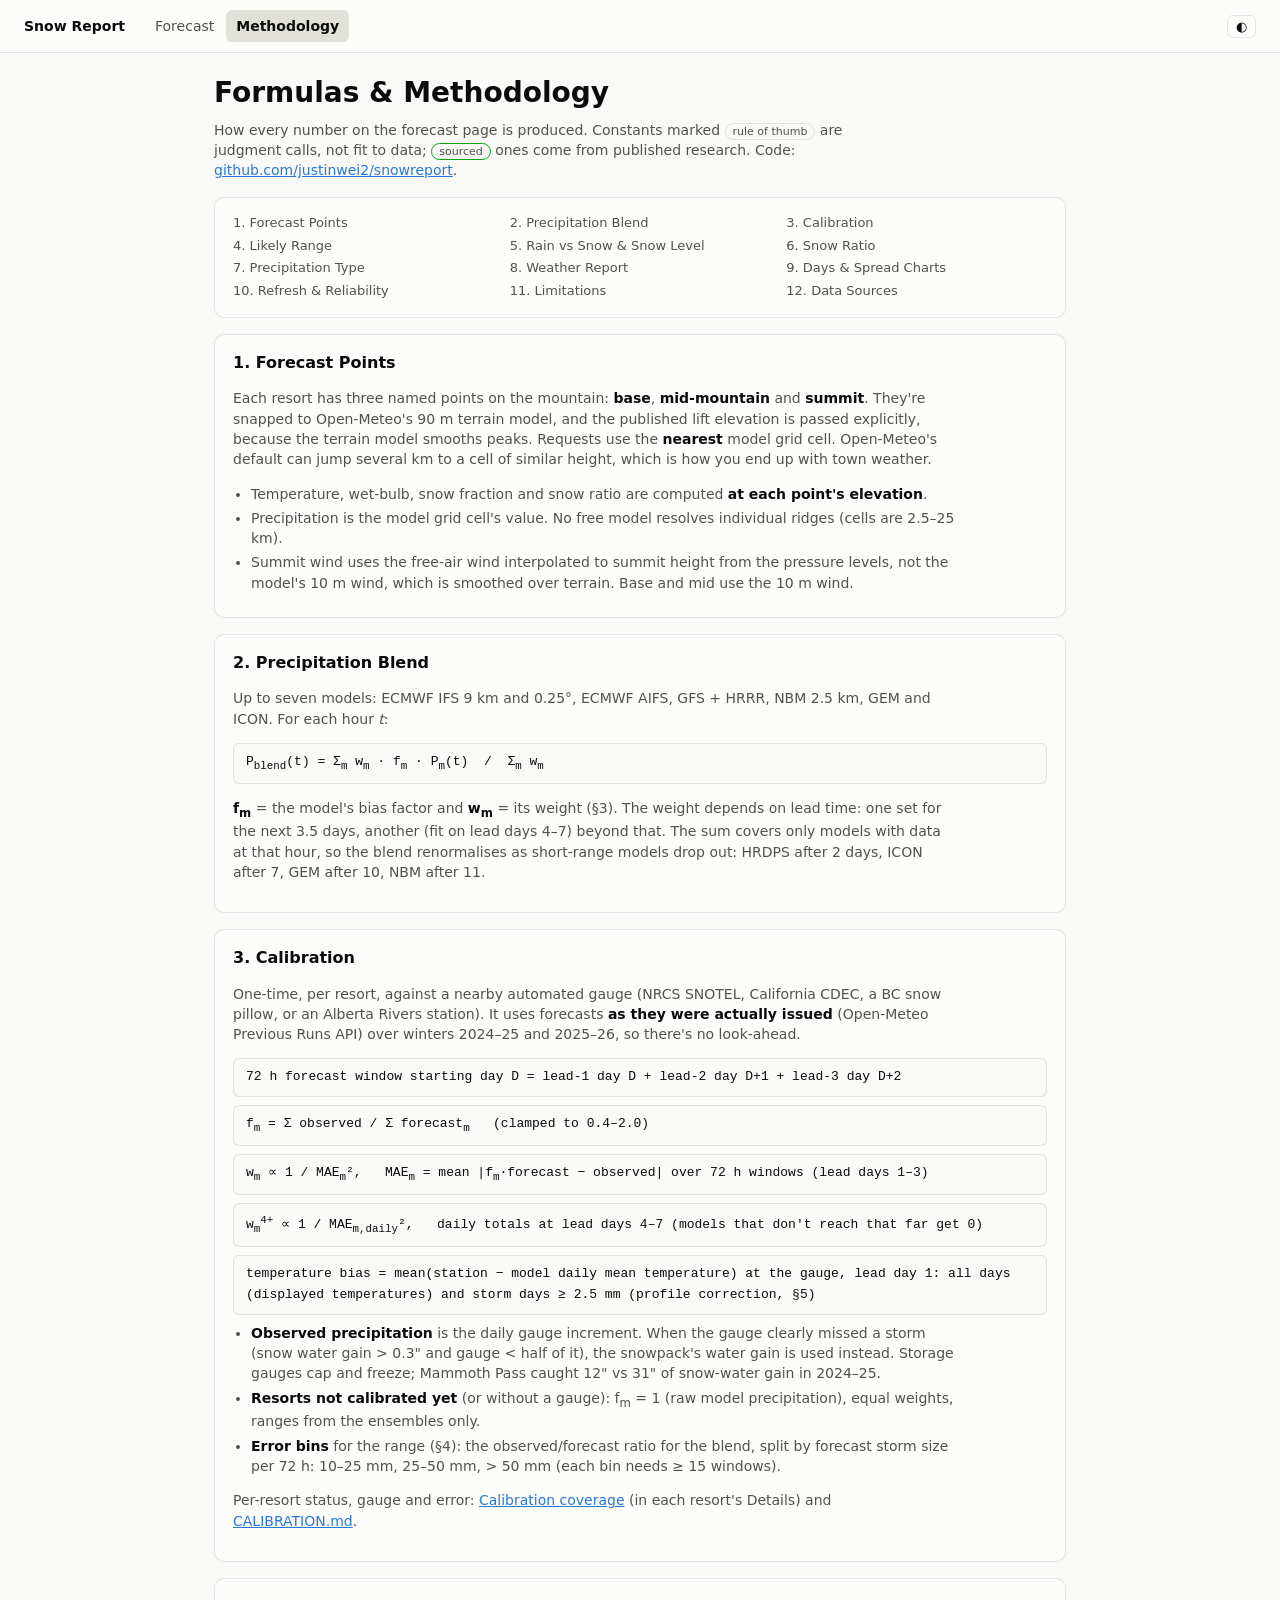
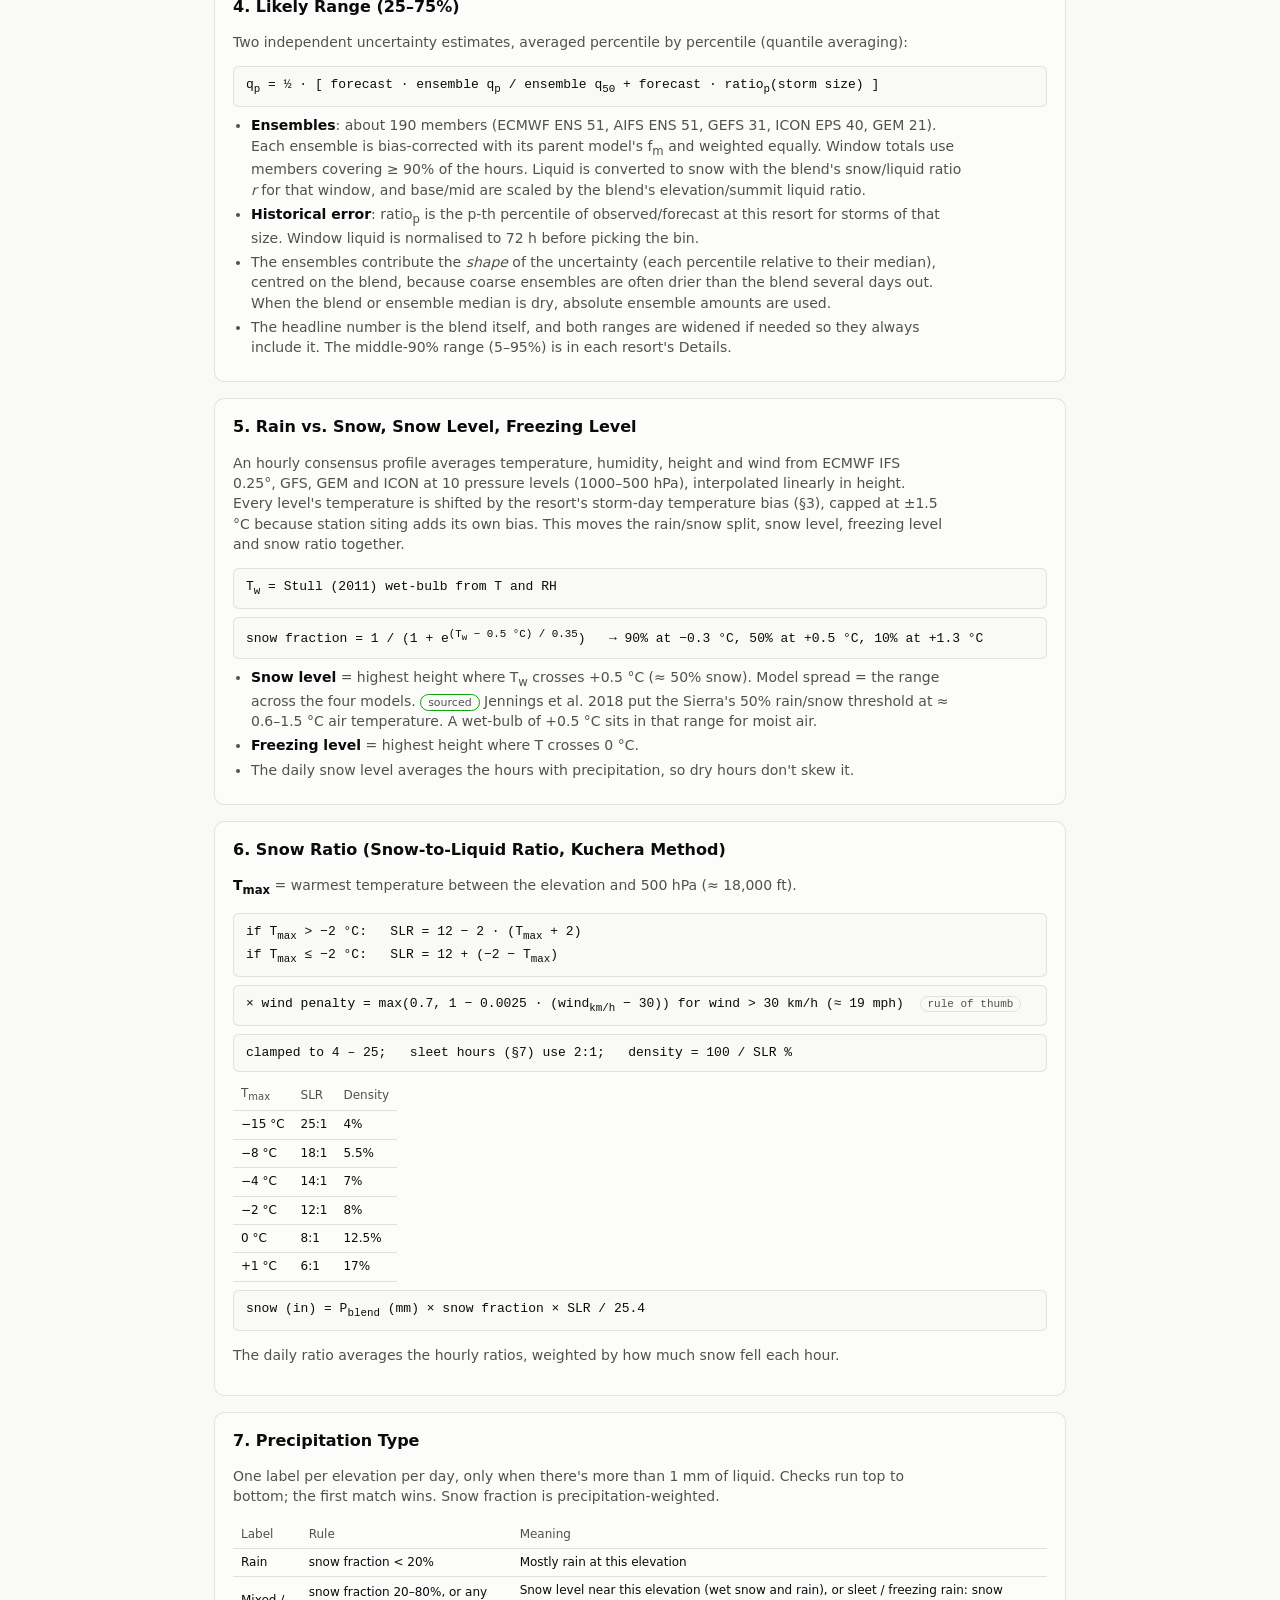
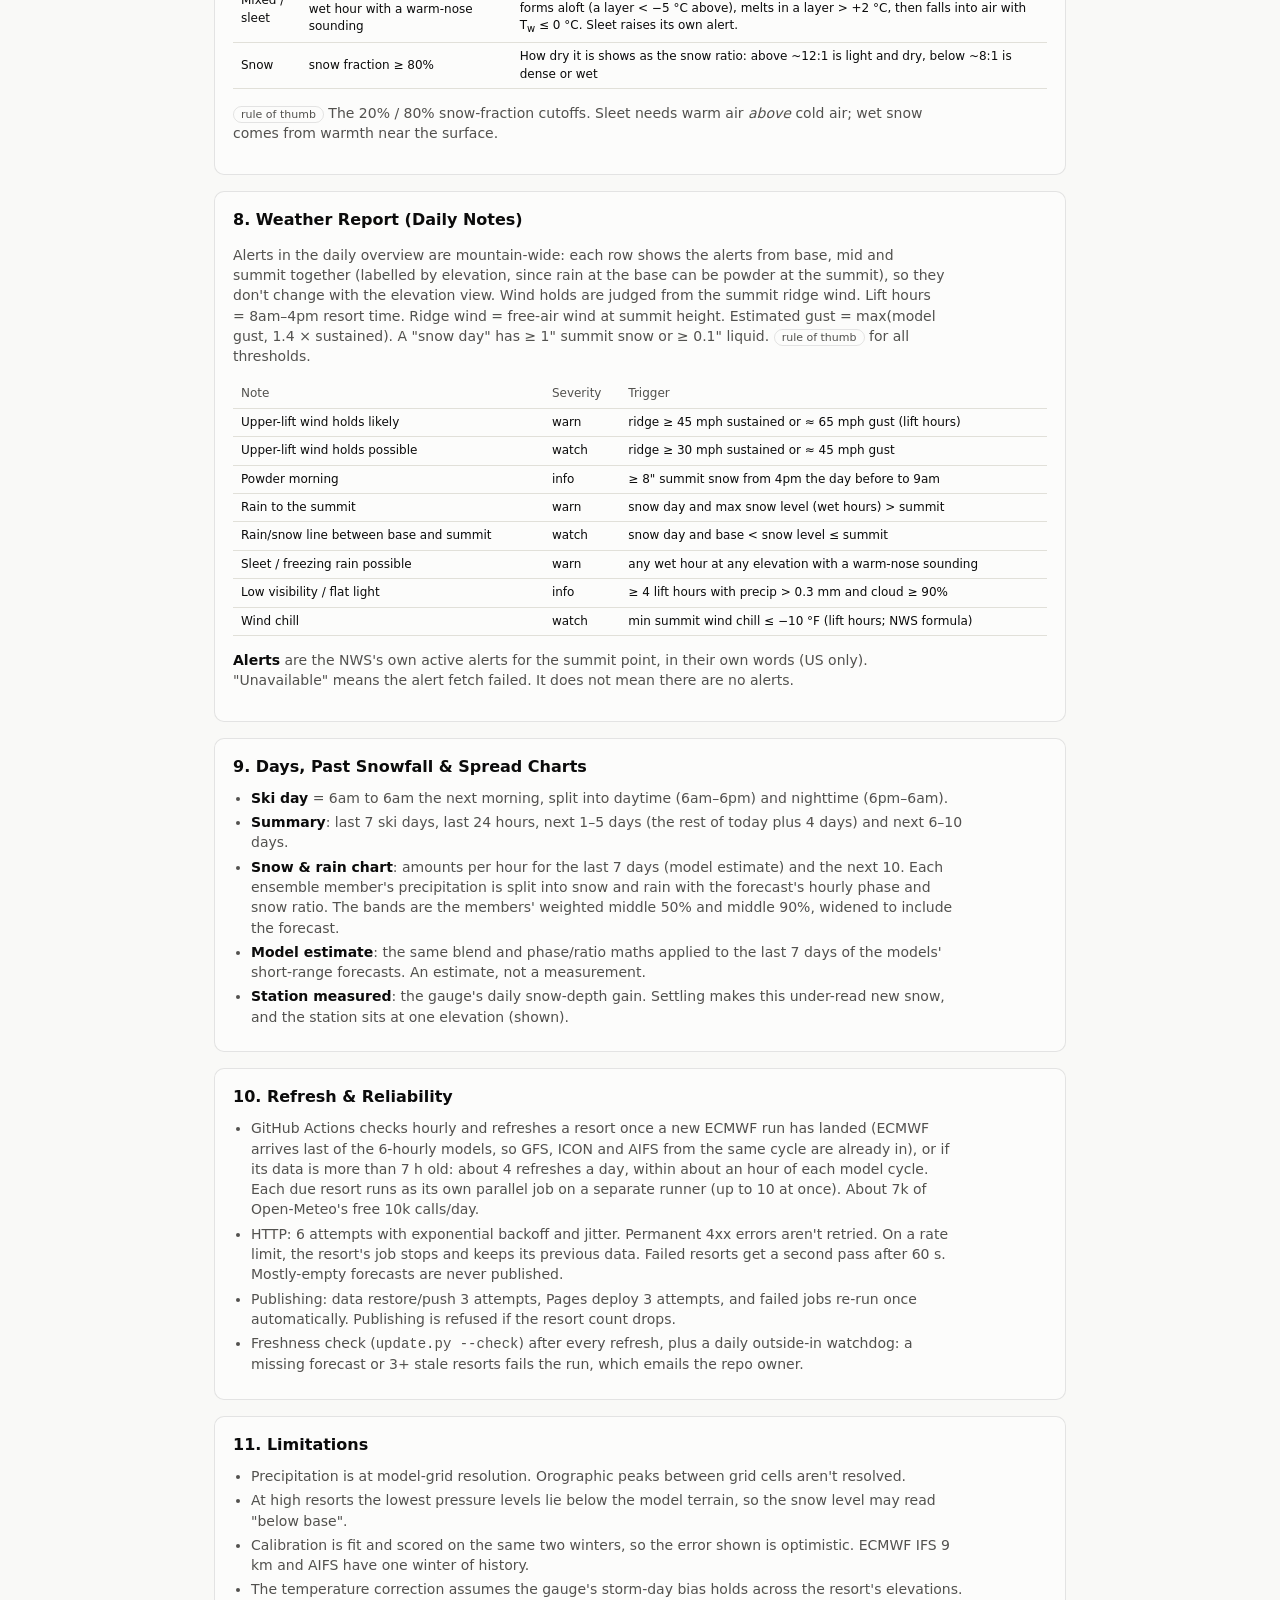
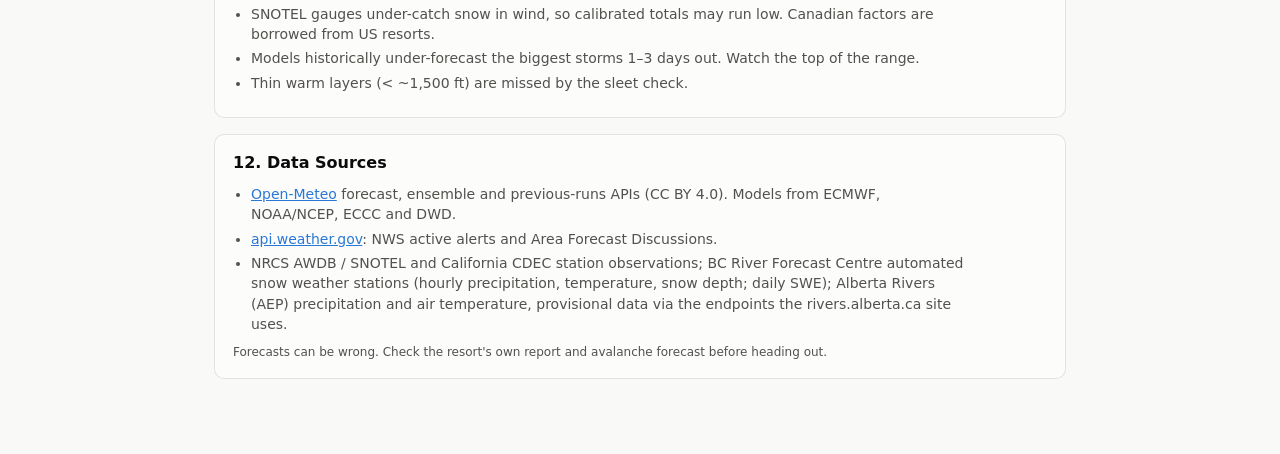
==== web/methodology.html @ b9c8c0d0 "Rename to snowreport (re-pushes the workflow files, which re-registers their schedules) Co-authored-" ====
<!doctype html>
<html lang="en">
<head>
<meta charset="utf-8">
<meta name="viewport" content="width=device-width, initial-scale=1">
<title>Methodology · Snow Report</title>
<link rel="stylesheet" href="style.css">
</head>
<body>
<div class="viz-root">
  <header class="top">
    <div class="brand">Snow Report</div>
    <nav class="tabs" aria-label="Pages">
      <a href="./">Forecast</a>
      <a href="methodology.html" class="on" aria-current="page">Methodology</a>
    </nav>
    <div class="top-right"><button id="theme" type="button" aria-label="Toggle dark mode">◐</button></div>
  </header>

  <main class="doc">
    <h1>Formulas &amp; Methodology</h1>
    <p class="lede">How every number on the forecast page is produced. Constants marked <span class="tag">rule of thumb</span> are judgment calls, not fit to data; <span class="tag ok">sourced</span> ones come from published research. Code: <a href="https://github.com/justinwei2/snowreport">github.com/justinwei2/snowreport</a>.</p>

    <nav class="toc card">
      <a href="#points">1. Forecast Points</a><a href="#blend">2. Precipitation Blend</a><a href="#calibration">3. Calibration</a>
      <a href="#ranges">4. Likely Range</a><a href="#phase">5. Rain vs Snow &amp; Snow Level</a><a href="#slr">6. Snow Ratio</a>
      <a href="#quality">7. Precipitation Type</a><a href="#report">8. Weather Report</a><a href="#past">9. Days &amp; Spread Charts</a>
      <a href="#refresh">10. Refresh &amp; Reliability</a><a href="#limits">11. Limitations</a><a href="#data">12. Data Sources</a>
    </nav>

    <section class="card" id="points">
      <h2>1. Forecast Points</h2>
      <p>Each resort has three named points on the mountain: <b>base</b>, <b>mid-mountain</b> and <b>summit</b>. They're snapped to Open-Meteo's 90 m terrain model, and the published lift elevation is passed explicitly, because the terrain model smooths peaks. Requests use the <b>nearest</b> model grid cell. Open-Meteo's default can jump several km to a cell of similar height, which is how you end up with town weather.</p>
      <ul>
        <li>Temperature, wet-bulb, snow fraction and snow ratio are computed <b>at each point's elevation</b>.</li>
        <li>Precipitation is the model grid cell's value. No free model resolves individual ridges (cells are 2.5–25 km).</li>
        <li>Summit wind uses the free-air wind interpolated to summit height from the pressure levels, not the model's 10 m wind, which is smoothed over terrain. Base and mid use the 10 m wind.</li>
      </ul>
    </section>

    <section class="card" id="blend">
      <h2>2. Precipitation Blend</h2>
      <p>Up to seven models: ECMWF IFS 9 km and 0.25°, ECMWF AIFS, GFS + HRRR, NBM 2.5 km, GEM and ICON. For each hour <i>t</i>:</p>
      <div class="eq">P<sub>blend</sub>(t) = Σ<sub>m</sub> w<sub>m</sub> · f<sub>m</sub> · P<sub>m</sub>(t) &nbsp;/&nbsp; Σ<sub>m</sub> w<sub>m</sub></div>
      <p><b>f<sub>m</sub></b> = the model's bias factor and <b>w<sub>m</sub></b> = its weight (§3). The weight depends on lead time: one set for the next 3.5 days, another (fit on lead days 4–7) beyond that. The sum covers only models with data at that hour, so the blend renormalises as short-range models drop out: HRDPS after 2 days, ICON after 7, GEM after 10, NBM after 11.</p>
    </section>

    <section class="card" id="calibration">
      <h2>3. Calibration</h2>
      <p>One-time, per resort, against a nearby automated gauge (NRCS SNOTEL, California CDEC, a BC snow pillow, or an Alberta Rivers station). It uses forecasts <b>as they were actually issued</b> (Open-Meteo Previous Runs API) over winters 2024–25 and 2025–26, so there's no look-ahead.</p>
      <div class="eq">72 h forecast window starting day D = lead-1 day D + lead-2 day D+1 + lead-3 day D+2</div>
      <div class="eq">f<sub>m</sub> = Σ observed / Σ forecast<sub>m</sub> &nbsp; (clamped to 0.4–2.0)</div>
      <div class="eq">w<sub>m</sub> ∝ 1 / MAE<sub>m</sub>², &nbsp; MAE<sub>m</sub> = mean |f<sub>m</sub>·forecast − observed| over 72 h windows (lead days 1–3)</div>
      <div class="eq">w<sub>m</sub><sup>4+</sup> ∝ 1 / MAE<sub>m,daily</sub>², &nbsp; daily totals at lead days 4–7 (models that don't reach that far get 0)</div>
      <div class="eq">temperature bias = mean(station − model daily mean temperature) at the gauge, lead day 1: all days (displayed temperatures) and storm days ≥ 2.5 mm (profile correction, §5)</div>
      <ul>
        <li><b>Observed precipitation</b> is the daily gauge increment. When the gauge clearly missed a storm (snow water gain &gt; 0.3" and gauge &lt; half of it), the snowpack's water gain is used instead. Storage gauges cap and freeze; Mammoth Pass caught 12" vs 31" of snow-water gain in 2024–25.</li>
        <li><b>Resorts not calibrated yet</b> (or without a gauge): f<sub>m</sub> = 1 (raw model precipitation), equal weights, ranges from the ensembles only.</li>
        <li><b>Error bins</b> for the range (§4): the observed/forecast ratio for the blend, split by forecast storm size per 72 h: 10–25 mm, 25–50 mm, &gt; 50 mm (each bin needs ≥ 15 windows).</li>
      </ul>
      <p>Per-resort status, gauge and error: <a href="./#calcov">Calibration coverage</a> (in each resort's Details) and <a href="https://github.com/justinwei2/snowreport/blob/main/CALIBRATION.md">CALIBRATION.md</a>.</p>
    </section>

    <section class="card" id="ranges">
      <h2>4. Likely Range (25–75%)</h2>
      <p>Two independent uncertainty estimates, averaged percentile by percentile (quantile averaging):</p>
      <div class="eq">q<sub>p</sub> = ½ · [ forecast · ensemble q<sub>p</sub> / ensemble q<sub>50</sub> + forecast · ratio<sub>p</sub>(storm size) ]</div>
      <ul>
        <li><b>Ensembles</b>: about 190 members (ECMWF ENS 51, AIFS ENS 51, GEFS 31, ICON EPS 40, GEM 21). Each ensemble is bias-corrected with its parent model's f<sub>m</sub> and weighted equally. Window totals use members covering ≥ 90% of the hours. Liquid is converted to snow with the blend's snow/liquid ratio <i>r</i> for that window, and base/mid are scaled by the blend's elevation/summit liquid ratio.</li>
        <li><b>Historical error</b>: ratio<sub>p</sub> is the p-th percentile of observed/forecast at this resort for storms of that size. Window liquid is normalised to 72 h before picking the bin.</li>
        <li>The ensembles contribute the <i>shape</i> of the uncertainty (each percentile relative to their median), centred on the blend, because coarse ensembles are often drier than the blend several days out. When the blend or ensemble median is dry, absolute ensemble amounts are used.</li>
        <li>The headline number is the blend itself, and both ranges are widened if needed so they always include it. The middle-90% range (5–95%) is in each resort's Details.</li>
      </ul>
    </section>

    <section class="card" id="phase">
      <h2>5. Rain vs. Snow, Snow Level, Freezing Level</h2>
      <p>An hourly consensus profile averages temperature, humidity, height and wind from ECMWF IFS 0.25°, GFS, GEM and ICON at 10 pressure levels (1000–500 hPa), interpolated linearly in height. Every level's temperature is shifted by the resort's storm-day temperature bias (§3), capped at ±1.5 °C because station siting adds its own bias. This moves the rain/snow split, snow level, freezing level and snow ratio together.</p>
      <div class="eq">T<sub>w</sub> = Stull (2011) wet-bulb from T and RH</div>
      <div class="eq">snow fraction = 1 / (1 + e<sup>(T<sub>w</sub> − 0.5 °C) / 0.35</sup>) &nbsp; → 90% at −0.3 °C, 50% at +0.5 °C, 10% at +1.3 °C</div>
      <ul>
        <li><b>Snow level</b> = highest height where T<sub>w</sub> crosses +0.5 °C (≈ 50% snow). Model spread = the range across the four models. <span class="tag ok">sourced</span> Jennings et al. 2018 put the Sierra's 50% rain/snow threshold at ≈ 0.6–1.5 °C air temperature. A wet-bulb of +0.5 °C sits in that range for moist air.</li>
        <li><b>Freezing level</b> = highest height where T crosses 0 °C.</li>
        <li>The daily snow level averages the hours with precipitation, so dry hours don't skew it.</li>
      </ul>
    </section>

    <section class="card" id="slr">
      <h2>6. Snow Ratio (Snow-to-Liquid Ratio, Kuchera Method)</h2>
      <p><b>T<sub>max</sub></b> = warmest temperature between the elevation and 500 hPa (≈ 18,000 ft).</p>
      <div class="eq">if T<sub>max</sub> &gt; −2 °C: &nbsp; SLR = 12 − 2 · (T<sub>max</sub> + 2)<br>
        if T<sub>max</sub> ≤ −2 °C: &nbsp; SLR = 12 + (−2 − T<sub>max</sub>)</div>
      <div class="eq">× wind penalty = max(0.7, 1 − 0.0025 · (wind<sub>km/h</sub> − 30)) for wind &gt; 30 km/h (≈ 19 mph) &nbsp;<span class="tag">rule of thumb</span></div>
      <div class="eq">clamped to 4 – 25; &nbsp; sleet hours (§7) use 2:1; &nbsp; density = 100 / SLR %</div>
      <table class="grid narrow"><tr><th>T<sub>max</sub></th><th>SLR</th><th>Density</th></tr>
        <tr><td>−15 °C</td><td>25:1</td><td>4%</td></tr><tr><td>−8 °C</td><td>18:1</td><td>5.5%</td></tr>
        <tr><td>−4 °C</td><td>14:1</td><td>7%</td></tr><tr><td>−2 °C</td><td>12:1</td><td>8%</td></tr>
        <tr><td>0 °C</td><td>8:1</td><td>12.5%</td></tr><tr><td>+1 °C</td><td>6:1</td><td>17%</td></tr></table>
      <div class="eq">snow (in) = P<sub>blend</sub> (mm) × snow fraction × SLR / 25.4</div>
      <p>The daily ratio averages the hourly ratios, weighted by how much snow fell each hour.</p>
    </section>

    <section class="card" id="quality">
      <h2>7. Precipitation Type</h2>
      <p>One label per elevation per day, only when there's more than 1 mm of liquid. Checks run top to bottom; the first match wins. Snow fraction is precipitation-weighted.</p>
      <table class="grid"><tr><th>Label</th><th>Rule</th><th>Meaning</th></tr>
        <tr><td>Rain</td><td>snow fraction &lt; 20%</td><td>Mostly rain at this elevation</td></tr>
        <tr><td>Mixed / sleet</td><td>snow fraction 20–80%, or any wet hour with a warm-nose sounding</td><td>Snow level near this elevation (wet snow and rain), or sleet / freezing rain: snow forms aloft (a layer &lt; −5 °C above), melts in a layer &gt; +2 °C, then falls into air with T<sub>w</sub> ≤ 0 °C. Sleet raises its own alert.</td></tr>
        <tr><td>Snow</td><td>snow fraction ≥ 80%</td><td>How dry it is shows as the snow ratio: above ~12:1 is light and dry, below ~8:1 is dense or wet</td></tr></table>
      <p><span class="tag">rule of thumb</span> The 20% / 80% snow-fraction cutoffs. Sleet needs warm air <i>above</i> cold air; wet snow comes from warmth near the surface.</p>
    </section>

    <section class="card" id="report">
      <h2>8. Weather Report (Daily Notes)</h2>
      <p>Alerts in the daily overview are mountain-wide: each row shows the alerts from base, mid and summit together (labelled by elevation, since rain at the base can be powder at the summit), so they don't change with the elevation view. Wind holds are judged from the summit ridge wind. Lift hours = 8am–4pm resort time. Ridge wind = free-air wind at summit height. Estimated gust = max(model gust, 1.4 × sustained). A "snow day" has ≥ 1" summit snow or ≥ 0.1" liquid. <span class="tag">rule of thumb</span> for all thresholds.</p>
      <table class="grid"><tr><th>Note</th><th>Severity</th><th>Trigger</th></tr>
        <tr><td>Upper-lift wind holds likely</td><td>warn</td><td>ridge ≥ 45 mph sustained or ≈ 65 mph gust (lift hours)</td></tr>
        <tr><td>Upper-lift wind holds possible</td><td>watch</td><td>ridge ≥ 30 mph sustained or ≈ 45 mph gust</td></tr>
        <tr><td>Powder morning</td><td>info</td><td>≥ 8" summit snow from 4pm the day before to 9am</td></tr>
        <tr><td>Rain to the summit</td><td>warn</td><td>snow day and max snow level (wet hours) &gt; summit</td></tr>
        <tr><td>Rain/snow line between base and summit</td><td>watch</td><td>snow day and base &lt; snow level ≤ summit</td></tr>
        <tr><td>Sleet / freezing rain possible</td><td>warn</td><td>any wet hour at any elevation with a warm-nose sounding</td></tr>
        <tr><td>Low visibility / flat light</td><td>info</td><td>≥ 4 lift hours with precip &gt; 0.3 mm and cloud ≥ 90%</td></tr>
        <tr><td>Wind chill</td><td>watch</td><td>min summit wind chill ≤ −10 °F (lift hours; NWS formula)</td></tr></table>
      <p><b>Alerts</b> are the NWS's own active alerts for the summit point, in their own words (US only). "Unavailable" means the alert fetch failed. It does not mean there are no alerts.</p>
    </section>

    <section class="card" id="past">
      <h2>9. Days, Past Snowfall &amp; Spread Charts</h2>
      <ul>
        <li><b>Ski day</b> = 6am to 6am the next morning, split into daytime (6am–6pm) and nighttime (6pm–6am).</li>
        <li><b>Summary</b>: last 7 ski days, last 24 hours, next 1–5 days (the rest of today plus 4 days) and next 6–10 days.</li>
        <li><b>Snow &amp; rain chart</b>: amounts per hour for the last 7 days (model estimate) and the next 10. Each ensemble member's precipitation is split into snow and rain with the forecast's hourly phase and snow ratio. The bands are the members' weighted middle 50% and middle 90%, widened to include the forecast.</li>
        <li><b>Model estimate</b>: the same blend and phase/ratio maths applied to the last 7 days of the models' short-range forecasts. An estimate, not a measurement.</li>
        <li><b>Station measured</b>: the gauge's daily snow-depth gain. Settling makes this under-read new snow, and the station sits at one elevation (shown).</li>
      </ul>
    </section>

    <section class="card" id="refresh">
      <h2>10. Refresh &amp; Reliability</h2>
      <ul>
        <li>GitHub Actions checks hourly and refreshes a resort once a new ECMWF run has landed (ECMWF arrives last of the 6-hourly models, so GFS, ICON and AIFS from the same cycle are already in), or if its data is more than 7 h old: about 4 refreshes a day, within about an hour of each model cycle. Each due resort runs as its own parallel job on a separate runner (up to 10 at once). About 7k of Open-Meteo's free 10k calls/day.</li>
        <li>HTTP: 6 attempts with exponential backoff and jitter. Permanent 4xx errors aren't retried. On a rate limit, the resort's job stops and keeps its previous data. Failed resorts get a second pass after 60 s. Mostly-empty forecasts are never published.</li>
        <li>Publishing: data restore/push 3 attempts, Pages deploy 3 attempts, and failed jobs re-run once automatically. Publishing is refused if the resort count drops.</li>
        <li>Freshness check (<code>update.py --check</code>) after every refresh, plus a daily outside-in watchdog: a missing forecast or 3+ stale resorts fails the run, which emails the repo owner.</li>
      </ul>
    </section>

    <section class="card" id="limits">
      <h2>11. Limitations</h2>
      <ul>
        <li>Precipitation is at model-grid resolution. Orographic peaks between grid cells aren't resolved.</li>
        <li>At high resorts the lowest pressure levels lie below the model terrain, so the snow level may read "below base".</li>
        <li>Calibration is fit and scored on the same two winters, so the error shown is optimistic. ECMWF IFS 9 km and AIFS have one winter of history.</li>
        <li>The temperature correction assumes the gauge's storm-day bias holds across the resort's elevations.</li>
        <li>SNOTEL gauges under-catch snow in wind, so calibrated totals may run low. Canadian factors are borrowed from US resorts.</li>
        <li>Models historically under-forecast the biggest storms 1–3 days out. Watch the top of the range.</li>
        <li>Thin warm layers (&lt; ~1,500 ft) are missed by the sleet check.</li>
      </ul>
    </section>

    <section class="card" id="data">
      <h2>12. Data Sources</h2>
      <ul>
        <li><a href="https://open-meteo.com/">Open-Meteo</a> forecast, ensemble and previous-runs APIs (CC BY 4.0). Models from ECMWF, NOAA/NCEP, ECCC and DWD.</li>
        <li><a href="https://www.weather.gov/documentation/services-web-api">api.weather.gov</a>: NWS active alerts and Area Forecast Discussions.</li>
        <li>NRCS AWDB / SNOTEL and California CDEC station observations; BC River Forecast Centre automated snow weather stations (hourly precipitation, temperature, snow depth; daily SWE); Alberta Rivers (AEP) precipitation and air temperature, provisional data via the endpoints the rivers.alberta.ca site uses.</li>
      </ul>
      <p class="fine">Forecasts can be wrong. Check the resort's own report and avalanche forecast before heading out.</p>
    </section>
  </main>
</div>
<script>
  if (localStorage.getItem("theme")) document.documentElement.dataset.theme = localStorage.getItem("theme");
  document.getElementById("theme").addEventListener("click", () => {
    const root = document.documentElement;
    const dark = root.dataset.theme ? root.dataset.theme === "dark" : matchMedia("(prefers-color-scheme: dark)").matches;
    root.dataset.theme = dark ? "light" : "dark";
    localStorage.setItem("theme", root.dataset.theme);
  });
</script>
</body>
</html>
---- web/style.css ----
.viz-root {
  color-scheme: light;
  --page: #f9f9f7;
  --surface-1: #fcfcfb;
  --text-primary: #0b0b0b;
  --text-secondary: #52514e;
  --muted: #898781;
  --grid: #e1e0d9;
  --axis: #c3c2b7;
  --border: rgba(11, 11, 11, 0.10);
  --series-1: #2a78d6;  /* forecast / snow level */
  --series-2: #eb6834;  /* station measured / freezing level / rain */
  --seq-400: #3987e5;  /* model heat wash */
  --good: #0ca30c; --warning: #fab219; --serious: #ec835a; --critical: #d03b3b;
  /* precipitation type: orange = snow, purple = mixed / sleet, blue = rain (reference categorical
     steps; mixed vs rain is a weak CVD pair, so both always carry a text label);
     yellow (--warning) is reserved for warnings */
  --q-snow: #eb6834; --q-mixed: #6250d6; --q-rain: #2a78d6;
}
/* dark: OS setting unless the toggle says light; toggle wins both ways */
@media (prefers-color-scheme: dark) {
  :root:where(:not([data-theme="light"])) .viz-root {
    color-scheme: dark;
    --page: #0d0d0d; --surface-1: #1a1a19; --text-primary: #f0efec; --text-secondary: #c3c2b7;
    --grid: #2c2c2a; --axis: #383835; --border: rgba(255, 255, 255, 0.10);
    --series-1: #3987e5; --series-2: #d95926;
    --q-snow: #d95926; --q-mixed: #9085e9; --q-rain: #3987e5;
  }
}
:root[data-theme="dark"] .viz-root {
  color-scheme: dark;
  --page: #0d0d0d; --surface-1: #1a1a19; --text-primary: #f0efec; --text-secondary: #c3c2b7;
  --grid: #2c2c2a; --axis: #383835; --border: rgba(255, 255, 255, 0.10);
  --series-1: #3987e5; --series-2: #d95926;
  --q-snow: #d95926; --q-mixed: #9085e9; --q-rain: #3987e5;
}

/* ---- base */
* { box-sizing: border-box; }
body { margin: 0; }
.viz-root {
  min-height: 100vh; background: var(--page); color: var(--text-primary);
  font: 14px/1.45 system-ui, -apple-system, "Segoe UI", sans-serif;
}
h1 { font-size: 28px; margin: 0; font-weight: 650; }
h2 { font-size: 15px; margin: 0; font-weight: 600; }
main { max-width: 1240px; margin: 0 auto; padding: 20px 24px 60px; }
.muted { color: var(--muted); }
.fine { color: var(--text-secondary); font-size: 12px; margin: 10px 0 0; max-width: 80ch; }
.loading { color: var(--text-secondary); }
.err { color: var(--critical); }

/* ---- header */
.top {
  display: flex; align-items: center; gap: 20px; padding: 10px 24px; position: sticky; top: 0; z-index: 5;
  background: var(--surface-1); border-bottom: 1px solid var(--border);
}
.brand { font-weight: 700; white-space: nowrap; }
.tabs { display: flex; gap: 2px; }
.tabs a { padding: 6px 10px; border-radius: 6px; color: var(--text-secondary); text-decoration: none; white-space: nowrap; }
.tabs a:hover { background: var(--grid); }
.tabs a.on { color: var(--text-primary); background: var(--grid); font-weight: 600; }
.top-right { margin-left: auto; display: flex; gap: 12px; align-items: center; font-size: 12px; }
#theme { background: none; border: 1px solid var(--border); color: var(--text-primary); border-radius: 6px; padding: 3px 8px; cursor: pointer; }
.search { position: relative; flex: 1; max-width: 420px; }
.search input {
  width: 100%; padding: 7px 10px; border-radius: 7px; border: 1px solid var(--border);
  background: var(--page); color: var(--text-primary); font: inherit;
}
.results {
  position: absolute; top: 100%; left: 0; right: 0; margin: 4px 0 0; padding: 4px 0; list-style: none; z-index: 20;
  background: var(--surface-1); border: 1px solid var(--border); border-radius: 8px; max-height: 70vh; overflow-y: auto;
  box-shadow: 0 8px 24px rgba(0, 0, 0, .14);
}
.results .grp { padding: 8px 12px 2px; font-size: 11px; color: var(--muted); text-transform: uppercase; letter-spacing: .04em; }
.results .opt { padding: 6px 12px; cursor: pointer; color: var(--text-primary); }
.results .opt.act, .results .opt:hover { background: var(--grid); }

/* ---- layout pieces */
.title-row { display: flex; justify-content: space-between; align-items: flex-end; gap: 20px; margin-bottom: 16px; flex-wrap: wrap; }
.card { background: var(--surface-1); border: 1px solid var(--border); border-radius: 10px; padding: 16px 18px; margin-bottom: 16px; }
.card-head { display: flex; align-items: center; justify-content: space-between; margin-bottom: 12px; gap: 12px; }
.seg { display: inline-flex; border: 1px solid var(--border); border-radius: 7px; overflow: hidden; }
.seg button { background: none; border: 0; padding: 8px 16px; color: var(--text-secondary); cursor: pointer; font: inherit; }
.seg button.on { background: var(--grid); color: var(--text-primary); font-weight: 600; }
.seg button .ft { display: block; font-size: 11px; color: var(--muted); font-weight: 400; }

.tiles { display: grid; grid-template-columns: repeat(auto-fit, minmax(200px, 1fr)); gap: 12px; }
.tile { border: 1px solid var(--border); border-radius: 8px; padding: 12px 14px; }
.tile .label { color: var(--text-secondary); font-size: 12px; }
.tile .value { font-size: 30px; font-weight: 650; line-height: 1.15; margin-top: 2px; }
.tile .sub { color: var(--muted); font-size: 12px; margin-top: 6px; }
.tiles.small .value { font-size: 22px; }


.alert { display: flex; gap: 10px; align-items: flex-start; padding: 10px 14px; border-radius: 8px; margin-bottom: 10px;
  border: 1px solid var(--border); background: var(--surface-1); }
.alert .bar { width: 4px; align-self: stretch; border-radius: 2px; flex: none; }
.alert b { font-weight: 650; }
.alert .when { color: var(--text-secondary); font-size: 12px; }
.alert details summary { font-size: 12px; color: var(--text-secondary); }
.alert pre { white-space: pre-wrap; font: 12px/1.45 system-ui, sans-serif; color: var(--text-secondary); margin: 6px 0 0; }



/* ---- snow summary strip: daytime + nighttime bars per day, coloured by precipitation type */
.summary { display: flex; gap: 14px; align-items: stretch; }
.sgroup { display: flex; flex-direction: column; min-width: 0; }
.slabel { font-size: 12px; color: var(--text-secondary); text-align: center; font-weight: 600; }
.stotal { font-size: 26px; font-weight: 650; text-align: center; line-height: 1.2; border-top: 1px solid var(--axis); margin-top: 6px; padding-top: 2px; }
.stotal.past { color: var(--text-secondary); }
.srange { font-size: 12px; text-align: center; margin-bottom: 6px; }
.sdays { display: flex; gap: 10px; flex: 1; }  /* gap between days */
.sday { flex: 1; display: flex; flex-direction: column; align-items: center; min-width: 0; outline: none; }
.sday:hover .sstack, .sday:focus .sstack { filter: brightness(1.1); }
.sday.past .sstack { opacity: .55; }
.sbar-wrap { height: 110px; width: 100%; display: flex; align-items: flex-end; justify-content: center; border-bottom: 1px solid var(--axis); }
.sstack { width: 80%; height: 100%; display: flex; align-items: flex-end; gap: 1px; }
.shalf { flex: 1; height: 100%; min-width: 0; display: flex; flex-direction: column; justify-content: flex-end; align-items: center; }
.sseg { display: block; width: 100%; border-radius: 3px 3px 0 0; }
.sval { font-size: 11px; font-weight: 600; font-variant-numeric: tabular-nums; white-space: nowrap; line-height: 1.4; }
.sday-l { display: flex; flex-direction: column; align-items: center; font-size: 11px; color: var(--muted); margin-top: 4px; line-height: 1.25; }
.sday-l.wk { color: var(--text-primary); font-weight: 600; }
.sday-l.today { color: var(--text-primary); font-weight: 700; }
.scenter { flex: 0 0 150px; background: var(--page); border-radius: 8px; padding: 10px; display: flex; flex-direction: column; align-items: center; text-align: center; font-size: 12px; }
.sbig { font-size: 44px; font-weight: 650; line-height: 1.1; margin: 4px 0; }
.legend-col { display: flex; flex-direction: column; align-items: flex-start; gap: 2px; margin-top: 10px; font-size: 11px; }
.qkey { display: inline-flex; align-items: center; gap: 6px; color: var(--text-secondary); }
.qkey .sw { width: 9px; height: 9px; border-radius: 3px; flex: none; }
@media (max-width: 900px) { .summary { overflow-x: auto; } .sgroup { min-width: 220px; } }
.plume-head { margin-top: 20px; }
.key-band.light { opacity: .12; }

/* ---- charts */
.chart { width: 100%; height: 240px; position: relative; }
.chart.short { height: 140px; }
/* scrolling time charts: axis labels pinned in their own svgs either side of the scroller */
.chart.scroll { display: flex; height: auto; }
.chart.scroll > svg, .chart .xscroll svg { flex: none; width: auto; height: auto; }
.xscroll { flex: 1; min-width: 0; overflow-x: auto; overflow-y: hidden; }
.chart svg { width: 100%; height: 100%; display: block; overflow: visible; }
.chart text { fill: var(--muted); font-size: 11px; font-variant-numeric: tabular-nums; }
.chart text.today { fill: var(--text-primary); font-weight: 600; }
.chart text.reflabel { fill: var(--text-secondary); }
.chart text.axtitle { fill: var(--text-secondary); font-size: 10px; }
.chart .gridline { stroke: var(--grid); stroke-width: 1; }
.chart .baseline { stroke: var(--axis); stroke-width: 1; }
.chart .ref { stroke: var(--text-secondary); stroke-width: 1; opacity: .55; }
.chart .divider { stroke: var(--text-secondary); stroke-width: 1; opacity: .5; }
.chart .xhair { stroke: var(--text-secondary); stroke-width: 1; opacity: .6; }
.chart .hit { fill: transparent; }
.legend { display: flex; gap: 16px; flex-wrap: wrap; font-size: 12px; color: var(--text-secondary); margin: 6px 0 4px; }
.legend span { display: inline-flex; align-items: center; gap: 6px; }
.key-line { width: 14px; height: 2px; border-radius: 1px; display: inline-block; }
.key-rect { width: 10px; height: 10px; border-radius: 3px; display: inline-block; }
.key-band { width: 14px; height: 8px; border-radius: 2px; display: inline-block; opacity: .25; }
.tip {
  position: fixed; pointer-events: none; z-index: 50; background: var(--surface-1); color: var(--text-primary);
  border: 1px solid var(--border); border-radius: 8px; padding: 8px 10px; font-size: 12px;
  box-shadow: 0 4px 16px rgba(0, 0, 0, .12); min-width: 150px;
}
.tip .t-head { color: var(--text-secondary); margin-bottom: 4px; }
.tip .t-row { display: flex; align-items: center; gap: 8px; justify-content: space-between; }
.tip .t-row b { font-weight: 650; }
.tip .t-row .nm { color: var(--text-secondary); display: inline-flex; align-items: center; gap: 6px; }

/* ---- tables */
.table-wrap { overflow-x: auto; margin-top: 10px; }
table.grid { border-collapse: collapse; width: 100%; font-size: 12px; font-variant-numeric: tabular-nums; }
table.grid th, table.grid td { padding: 5px 8px; text-align: center; border-bottom: 1px solid var(--grid); white-space: nowrap; }
table.grid th { color: var(--text-secondary); font-weight: 500; }
/* sticky first column sits above faded (opacity) cells, which otherwise paint over it */
table.grid .rowh { text-align: left; color: var(--text-secondary); position: sticky; left: 0; z-index: 2; background: var(--surface-1); }
table.grid .strong { font-weight: 650; color: var(--text-primary); }

/* ---- appendix */
.appendix { margin-top: 28px; }
.app-h { font-size: 13px; color: var(--muted); text-transform: uppercase; letter-spacing: .05em; margin: 0 0 10px; }
.appendix details.card { padding: 12px 18px; }
.appendix details[open] summary { margin-bottom: 12px; }
details summary { cursor: pointer; list-style: none; }
details summary h2 { display: inline; }
details summary::before { content: "▸ "; color: var(--muted); }
details[open] summary::before { content: "▾ "; }
.afd { max-height: 420px; overflow-y: auto; font: 12px/1.5 ui-monospace, SFMono-Regular, Menlo, monospace; white-space: pre-wrap; color: var(--text-secondary); }
.afd .km { color: var(--text-primary); }
.method-link { display: block; color: var(--text-secondary); text-decoration: none; font-weight: 500; }
.method-link:hover { color: var(--text-primary); }
.foot { margin-top: 28px; padding-top: 14px; border-top: 1px solid var(--grid); color: var(--muted); font-size: 12px; max-width: 90ch; }
.foot a { color: var(--text-secondary); }

/* ---- methodology page */
.doc { max-width: 900px; }
.doc h1 { margin-bottom: 6px; }
.doc h2 { font-size: 16px; margin-bottom: 10px; }
.doc .lede { color: var(--text-secondary); margin: 0 0 16px; max-width: 75ch; }
.doc p, .doc li { color: var(--text-secondary); max-width: 80ch; }
.doc b { color: var(--text-primary); }
.doc a { color: var(--series-1); }
.doc ul { padding-left: 18px; margin: 8px 0; }
.doc li { margin: 4px 0; }
.doc .card { scroll-margin-top: 70px; }
.doc table.grid td, .doc table.grid th { text-align: left; white-space: normal; }
.doc table.grid.narrow { width: auto; }
.eq { font: 13px/1.6 ui-monospace, SFMono-Regular, Menlo, monospace; color: var(--text-primary); background: var(--page);
  border: 1px solid var(--border); border-radius: 6px; padding: 8px 12px; margin: 8px 0; overflow-x: auto; }
.tag { font-size: 11px; border: 1px solid var(--border); border-radius: 999px; padding: 1px 7px; color: var(--text-secondary); white-space: nowrap; }
.tag.ok { border-color: var(--good); }
.toc { display: grid; grid-template-columns: repeat(auto-fill, minmax(220px, 1fr)); gap: 4px 16px; }
.toc a { color: var(--text-secondary); text-decoration: none; font-size: 13px; }
.toc a:hover { color: var(--text-primary); }

/* ---- daily overview (12 h rows) */
table.days td, table.days th { padding: 6px 8px; }
.vscroll { max-height: 540px; overflow: auto; }
table.days thead { position: sticky; top: 0; z-index: 3; }
table.days thead th { background: var(--surface-1); }
table.days tr.night td { background: color-mix(in srgb, var(--page) 60%, transparent); }
table.days tr.dayrow td { border-top: 1px solid var(--axis); }
table.days td.dlabel { text-align: left; font-weight: 600; color: var(--text-primary); vertical-align: middle; position: sticky; left: 0; z-index: 2; background: var(--surface-1); }
table.days td.dlabel span { display: block; font-weight: 400; color: var(--muted); }
table.days th.grp { border-bottom: 1px solid var(--axis); }
table.days tr.past td:not(.dlabel) { opacity: .5; }
table.days tr.today td { background: color-mix(in srgb, var(--q-snow) 10%, var(--surface-1)); }
table.days tr.past td.dlabel { color: var(--text-secondary); }
.asq { display: inline-block; width: 12px; height: 12px; border-radius: 3px; margin: 0 2px; vertical-align: middle; cursor: default; outline: none; }
.ratio { display: inline-flex; align-items: center; gap: 5px; }
.ratio .sw { width: 10px; height: 10px; border-radius: 3px; }
.depth { color: var(--text-secondary); font-size: 13px; margin-top: 4px; }
.depth b { color: var(--text-primary); font-weight: 600; }
.depth .dep { margin-left: 10px; }
.alerts { cursor: default; outline: none; padding: 2px; border-radius: 4px; }
.alerts:hover, .alerts:focus { background: var(--grid); }
.tip .t-row b { max-width: 340px; white-space: normal; text-align: right; }
/* ---- hourly forecast */
table.hourly { width: auto; }
table.hourly th, table.hourly td { min-width: 52px; padding: 5px 6px; }
table.hourly th { font-weight: 600; color: var(--text-primary); }
table.hourly th .muted { font-weight: 400; font-size: 11px; }
table.hourly td.rowh { min-width: 150px; color: var(--muted); font-size: 11px; white-space: nowrap; }
table.hourly td.rowh b { color: var(--text-primary); font-size: 12px; font-weight: 600; }
table.hourly .past { opacity: .5; }
table.hourly .now { background: color-mix(in srgb, var(--q-snow) 10%, transparent); }
.asq:hover, .asq:focus { outline: 2px solid var(--text-secondary); outline-offset: 1px; }
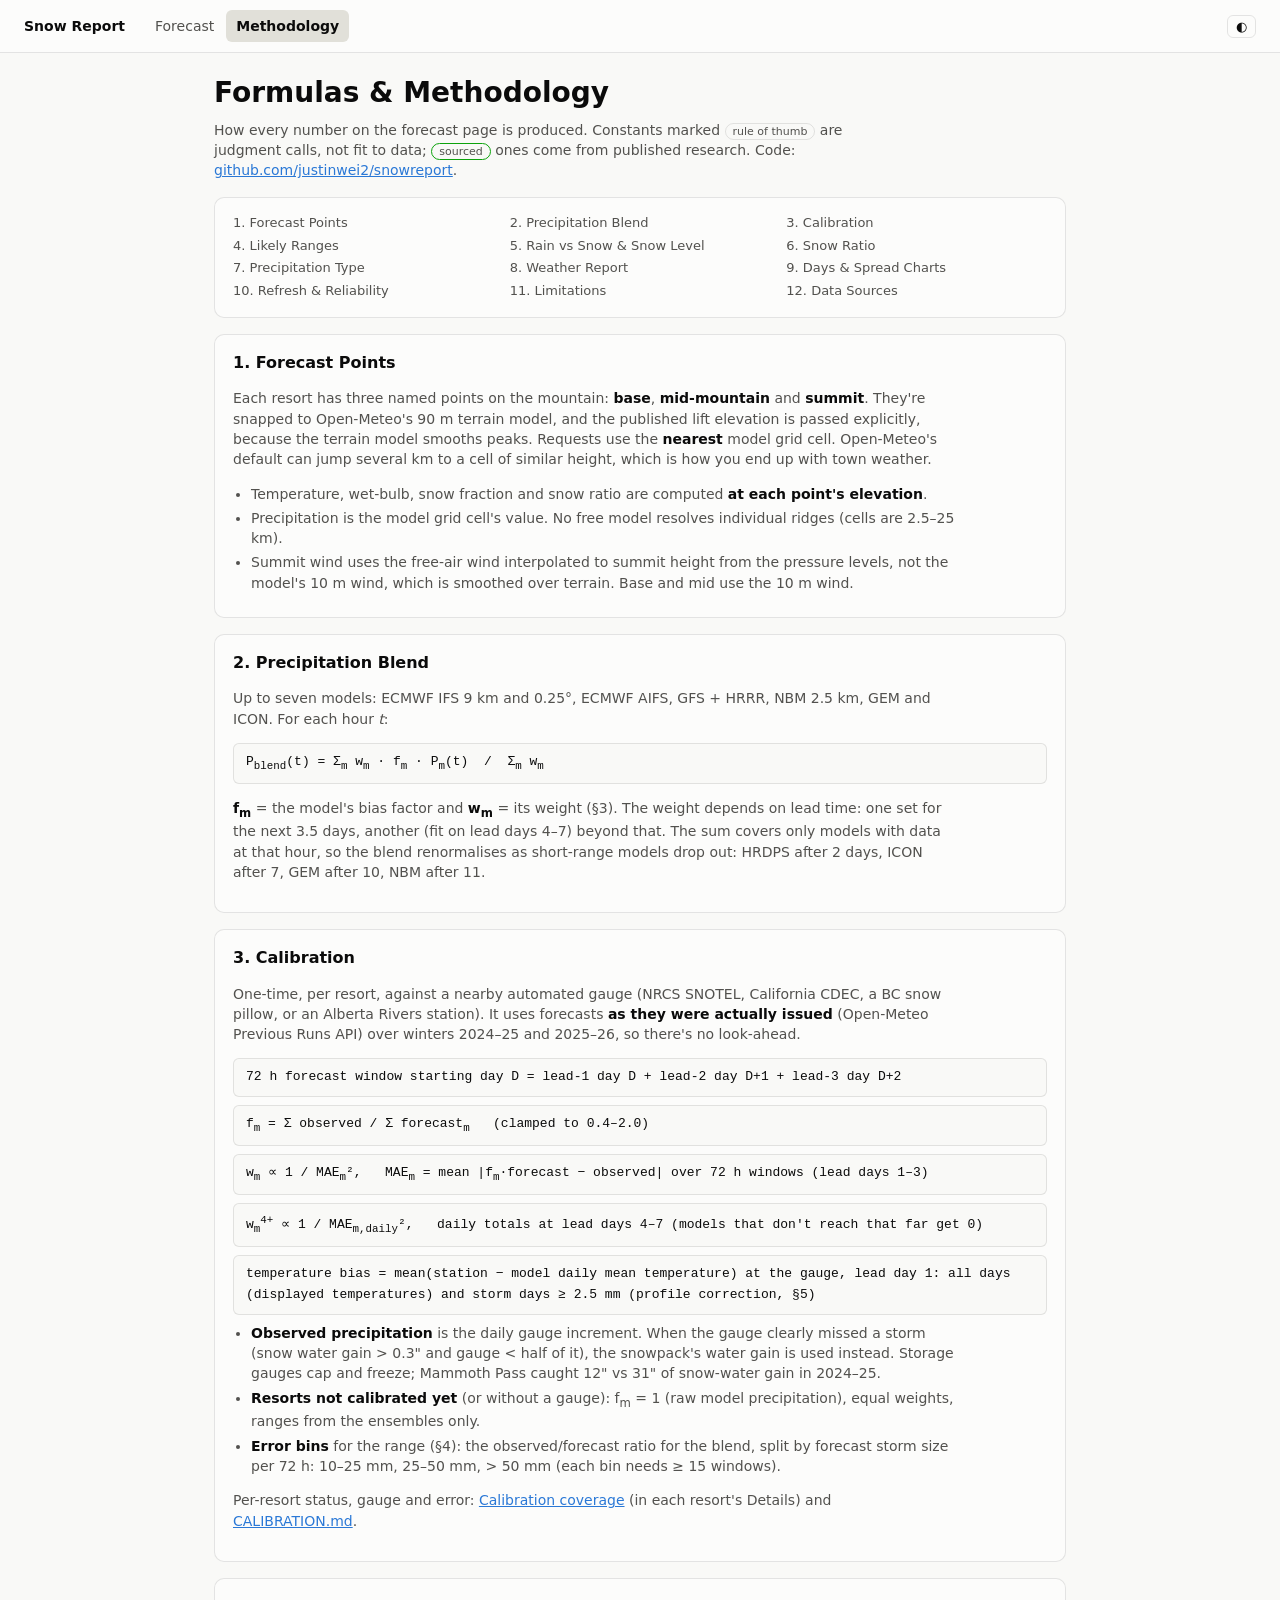
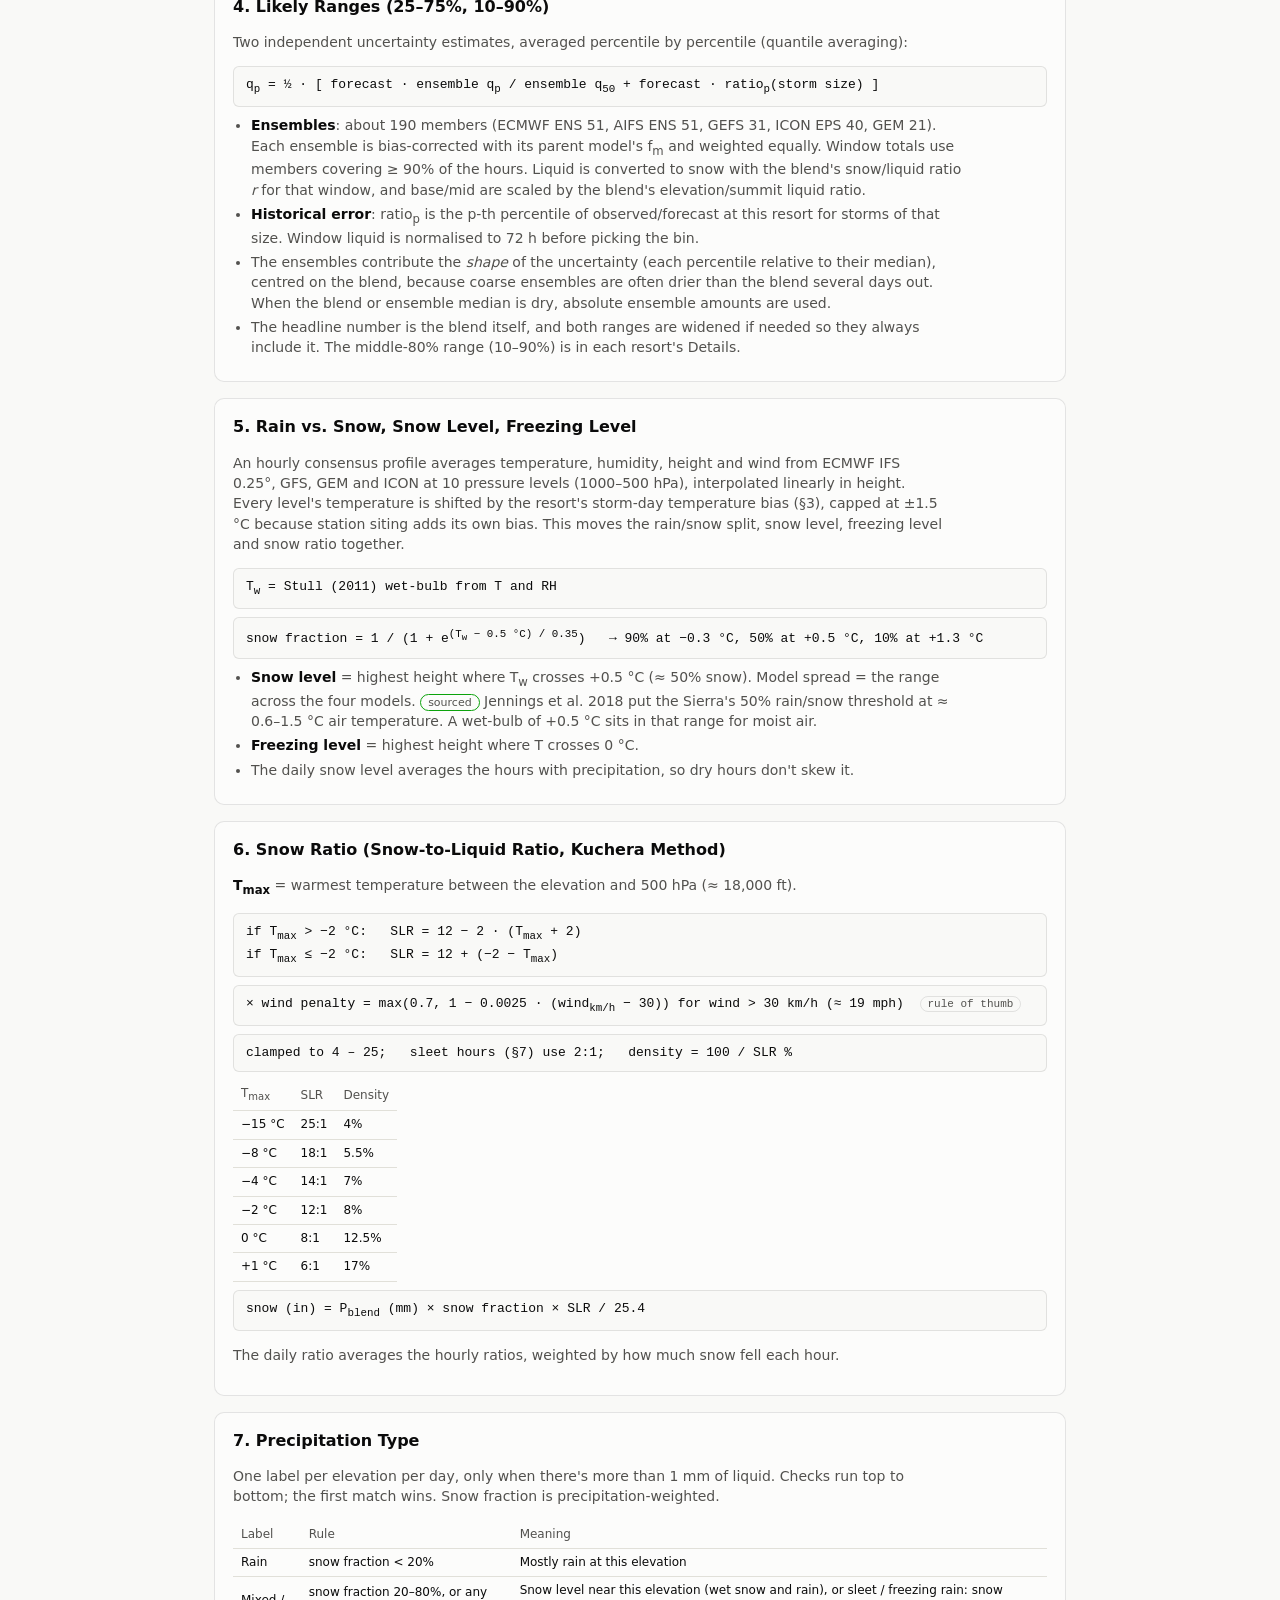
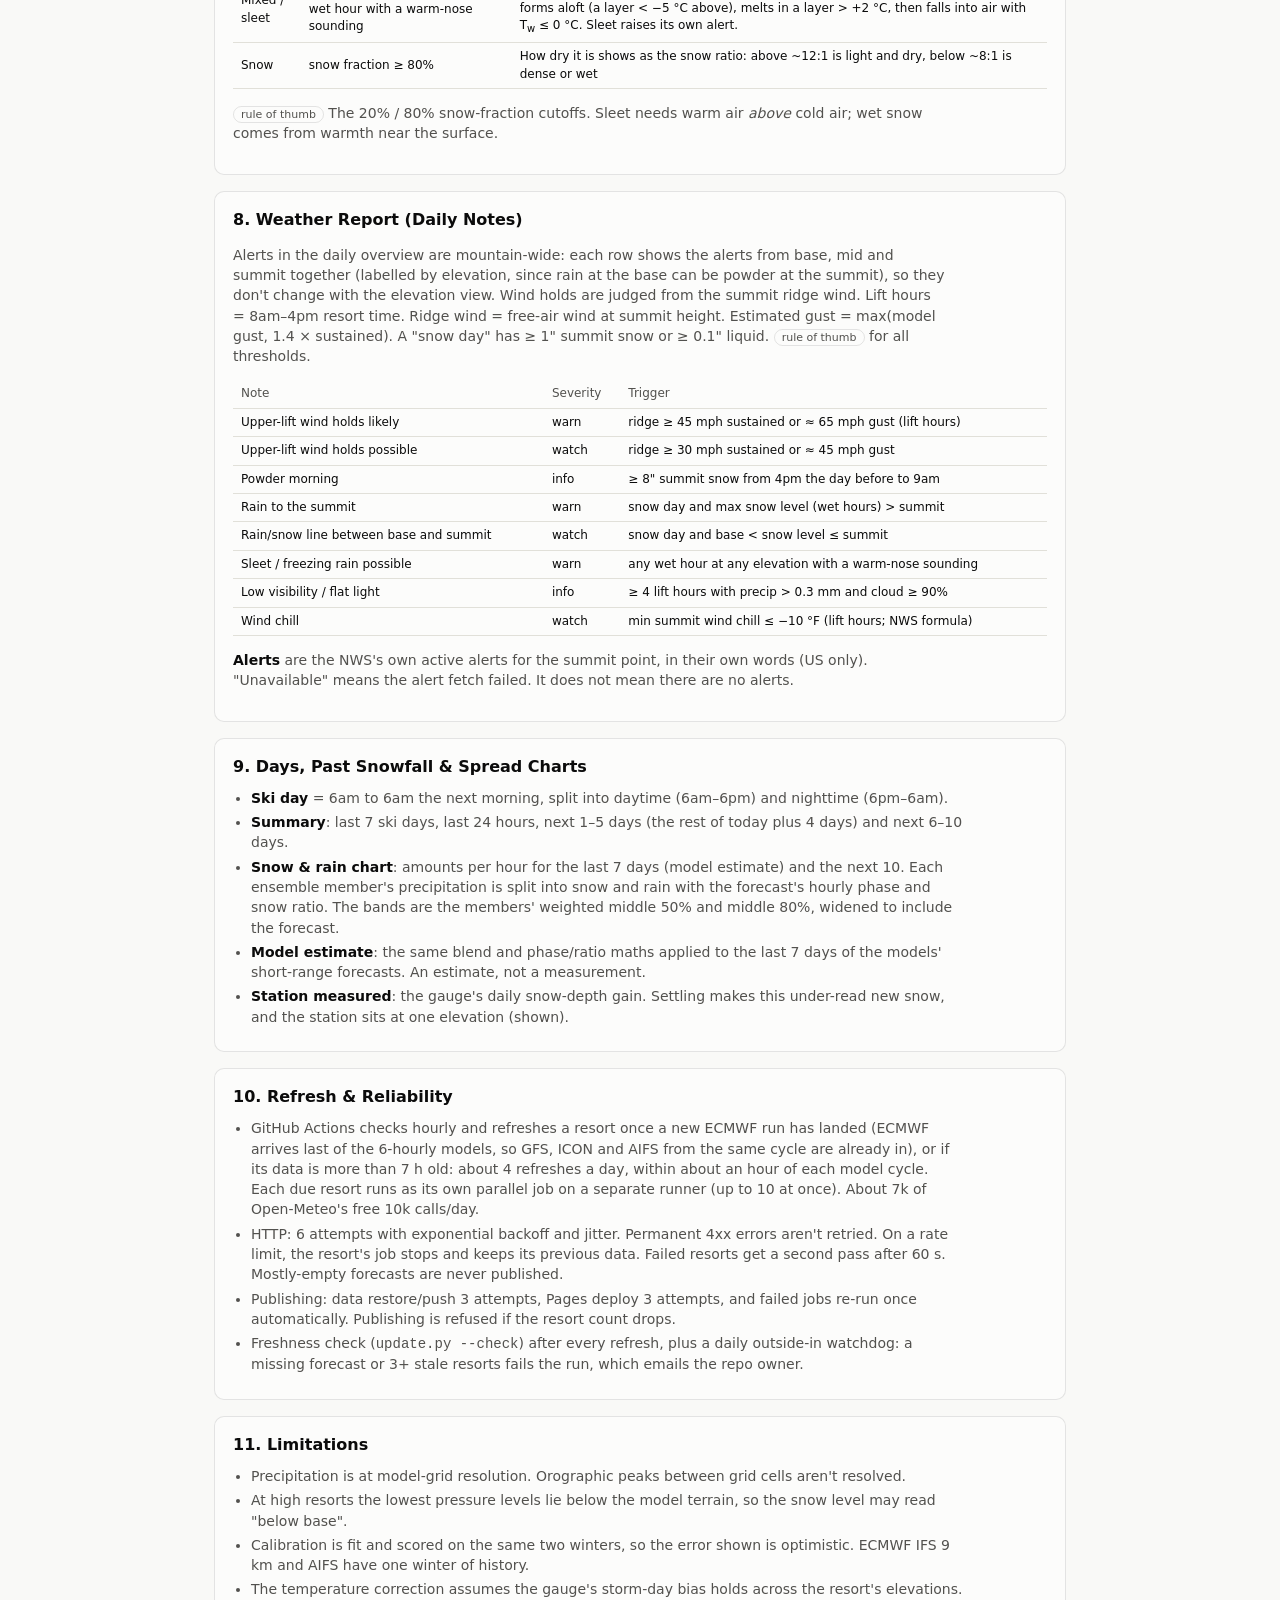
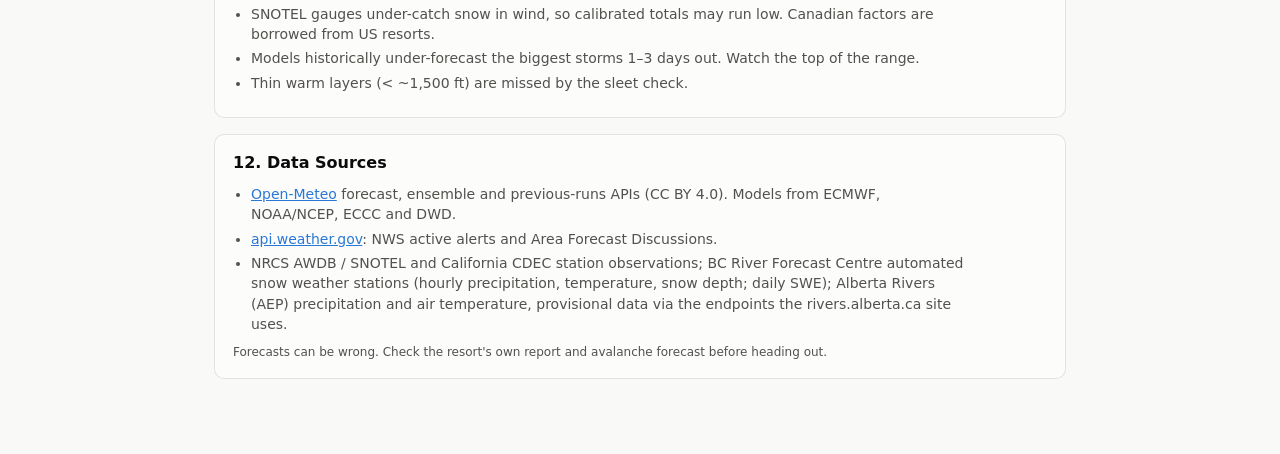
==== commit 00055547: "Outer range: middle 80% (10–90%) instead of middle 90% (5–95%); calibration stores the 10th/90th per" ====
--- a/web/methodology.html
+++ b/web/methodology.html
@@ -23,7 +23,7 @@
 
     <nav class="toc card">
       <a href="#points">1. Forecast Points</a><a href="#blend">2. Precipitation Blend</a><a href="#calibration">3. Calibration</a>
-      <a href="#ranges">4. Likely Range</a><a href="#phase">5. Rain vs Snow &amp; Snow Level</a><a href="#slr">6. Snow Ratio</a>
+      <a href="#ranges">4. Likely Ranges</a><a href="#phase">5. Rain vs Snow &amp; Snow Level</a><a href="#slr">6. Snow Ratio</a>
       <a href="#quality">7. Precipitation Type</a><a href="#report">8. Weather Report</a><a href="#past">9. Days &amp; Spread Charts</a>
       <a href="#refresh">10. Refresh &amp; Reliability</a><a href="#limits">11. Limitations</a><a href="#data">12. Data Sources</a>
     </nav>
@@ -62,14 +62,14 @@
     </section>
 
     <section class="card" id="ranges">
-      <h2>4. Likely Range (25–75%)</h2>
+      <h2>4. Likely Ranges (25–75%, 10–90%)</h2>
       <p>Two independent uncertainty estimates, averaged percentile by percentile (quantile averaging):</p>
       <div class="eq">q<sub>p</sub> = ½ · [ forecast · ensemble q<sub>p</sub> / ensemble q<sub>50</sub> + forecast · ratio<sub>p</sub>(storm size) ]</div>
       <ul>
         <li><b>Ensembles</b>: about 190 members (ECMWF ENS 51, AIFS ENS 51, GEFS 31, ICON EPS 40, GEM 21). Each ensemble is bias-corrected with its parent model's f<sub>m</sub> and weighted equally. Window totals use members covering ≥ 90% of the hours. Liquid is converted to snow with the blend's snow/liquid ratio <i>r</i> for that window, and base/mid are scaled by the blend's elevation/summit liquid ratio.</li>
         <li><b>Historical error</b>: ratio<sub>p</sub> is the p-th percentile of observed/forecast at this resort for storms of that size. Window liquid is normalised to 72 h before picking the bin.</li>
         <li>The ensembles contribute the <i>shape</i> of the uncertainty (each percentile relative to their median), centred on the blend, because coarse ensembles are often drier than the blend several days out. When the blend or ensemble median is dry, absolute ensemble amounts are used.</li>
-        <li>The headline number is the blend itself, and both ranges are widened if needed so they always include it. The middle-90% range (5–95%) is in each resort's Details.</li>
+        <li>The headline number is the blend itself, and both ranges are widened if needed so they always include it. The middle-80% range (10–90%) is in each resort's Details.</li>
       </ul>
     </section>
 
@@ -130,7 +130,7 @@
       <ul>
         <li><b>Ski day</b> = 6am to 6am the next morning, split into daytime (6am–6pm) and nighttime (6pm–6am).</li>
         <li><b>Summary</b>: last 7 ski days, last 24 hours, next 1–5 days (the rest of today plus 4 days) and next 6–10 days.</li>
-        <li><b>Snow &amp; rain chart</b>: amounts per hour for the last 7 days (model estimate) and the next 10. Each ensemble member's precipitation is split into snow and rain with the forecast's hourly phase and snow ratio. The bands are the members' weighted middle 50% and middle 90%, widened to include the forecast.</li>
+        <li><b>Snow &amp; rain chart</b>: amounts per hour for the last 7 days (model estimate) and the next 10. Each ensemble member's precipitation is split into snow and rain with the forecast's hourly phase and snow ratio. The bands are the members' weighted middle 50% and middle 80%, widened to include the forecast.</li>
         <li><b>Model estimate</b>: the same blend and phase/ratio maths applied to the last 7 days of the models' short-range forecasts. An estimate, not a measurement.</li>
         <li><b>Station measured</b>: the gauge's daily snow-depth gain. Settling makes this under-read new snow, and the station sits at one elevation (shown).</li>
       </ul>
--- a/web/style.css
+++ b/web/style.css
@@ -172,6 +172,7 @@
 /* sticky first column sits above faded (opacity) cells, which otherwise paint over it */
 table.grid .rowh { text-align: left; color: var(--text-secondary); position: sticky; left: 0; z-index: 2; background: var(--surface-1); }
 table.grid .strong { font-weight: 650; color: var(--text-primary); }
+table.grid tr.grp td { text-align: left; font-weight: 600; color: var(--text-secondary); padding-top: 12px; }
 
 /* ---- appendix */
 .appendix { margin-top: 28px; }
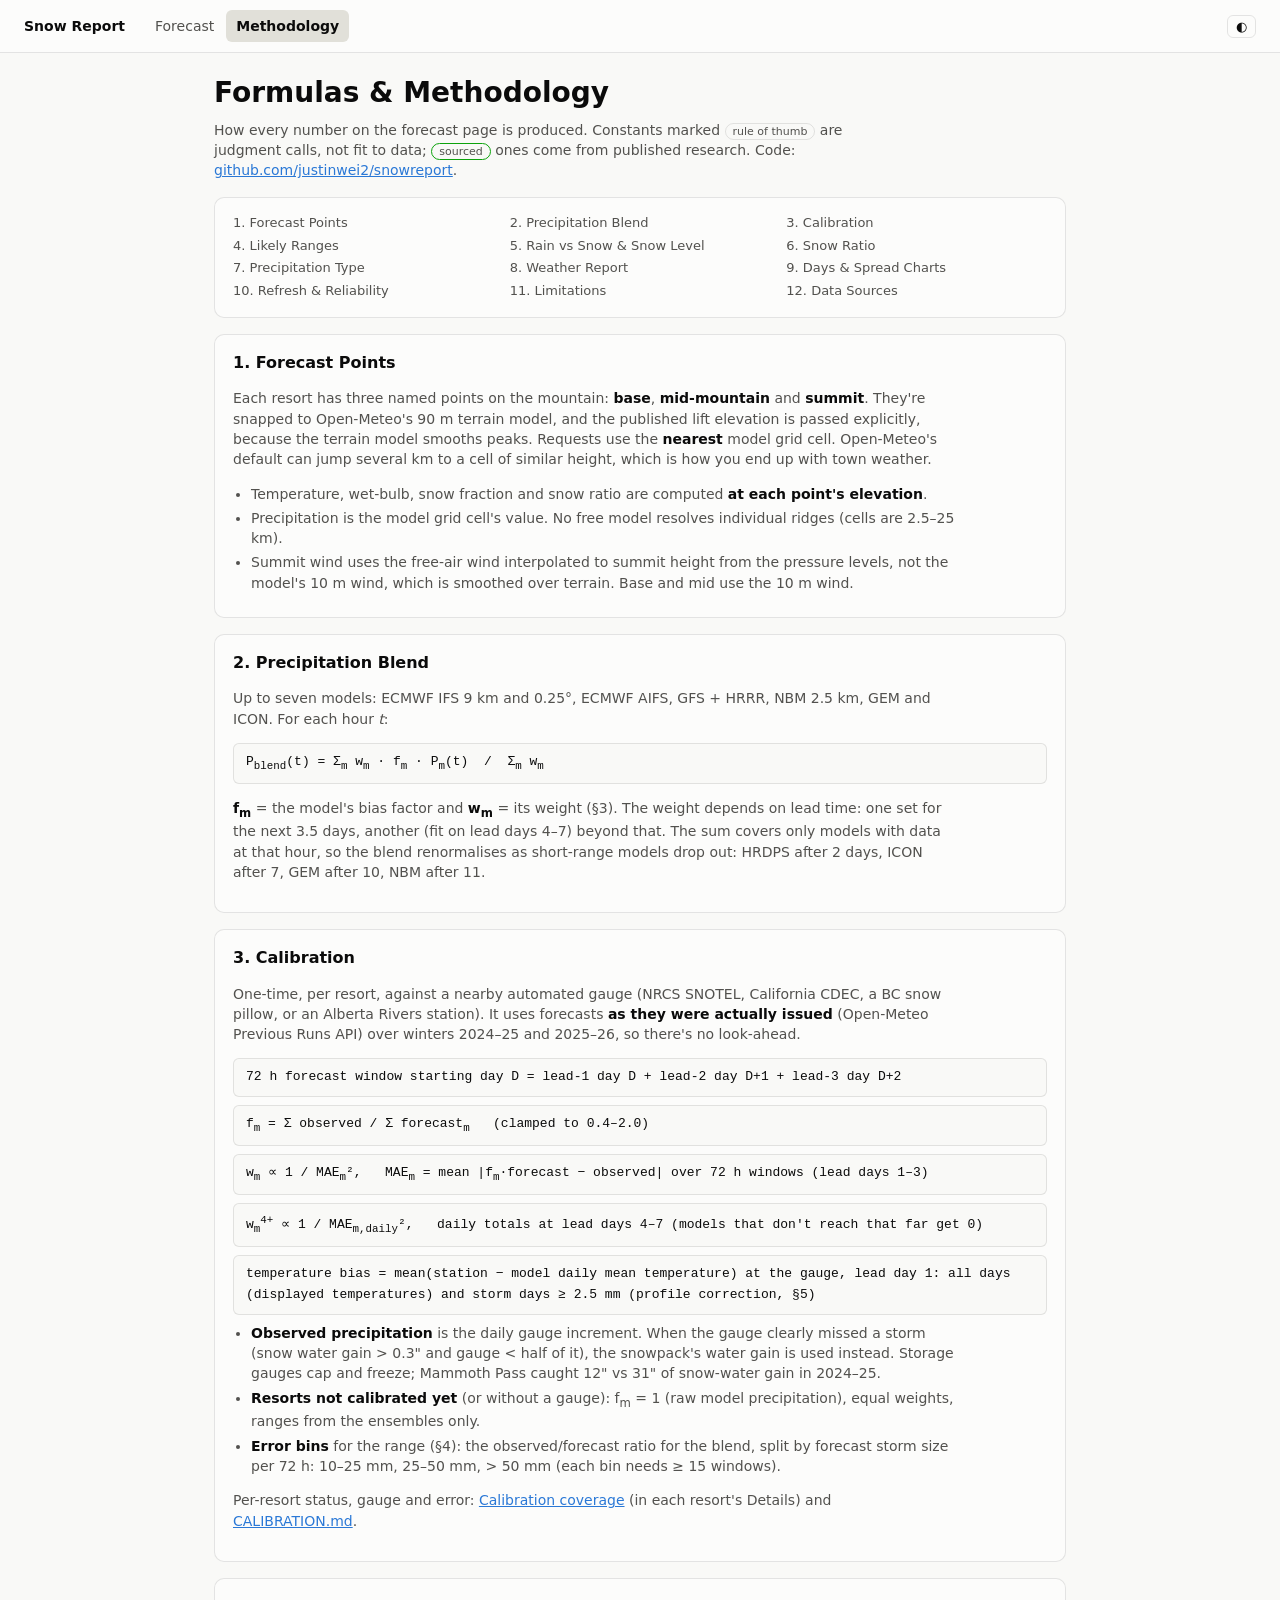
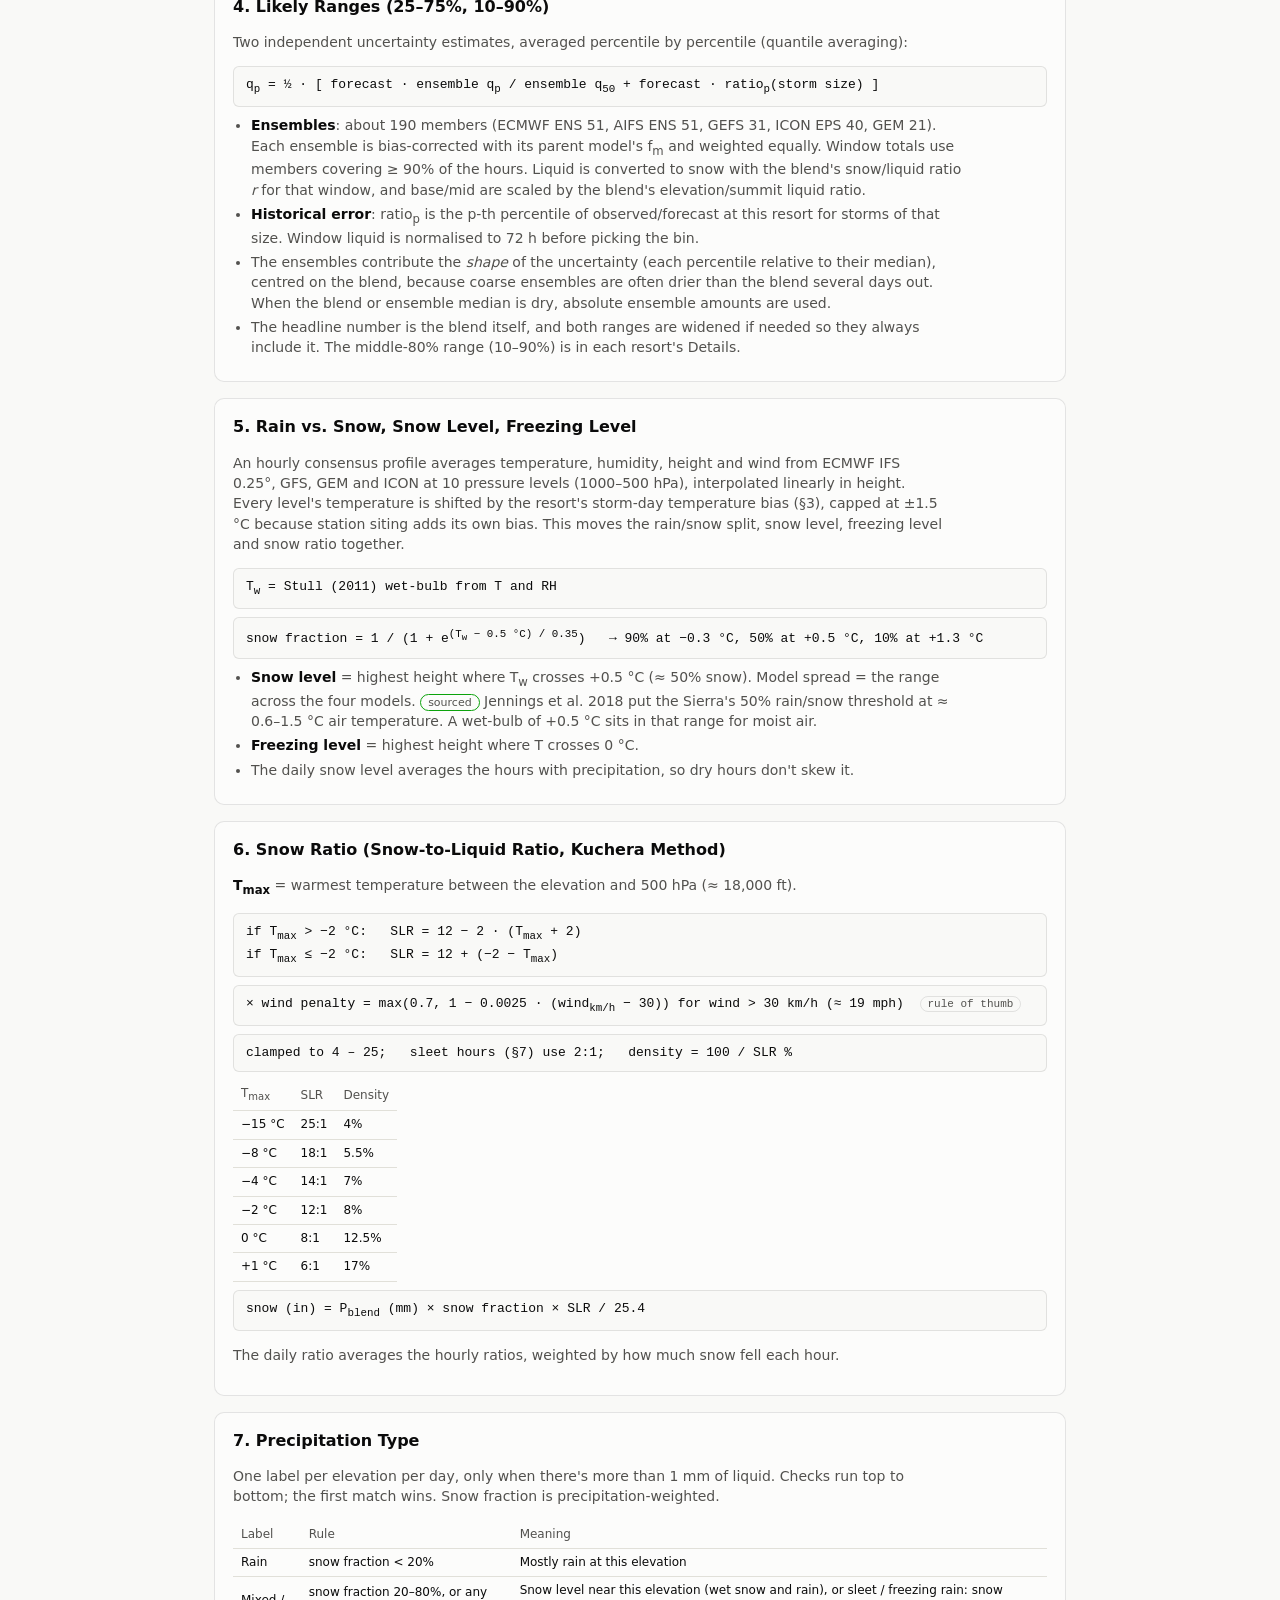
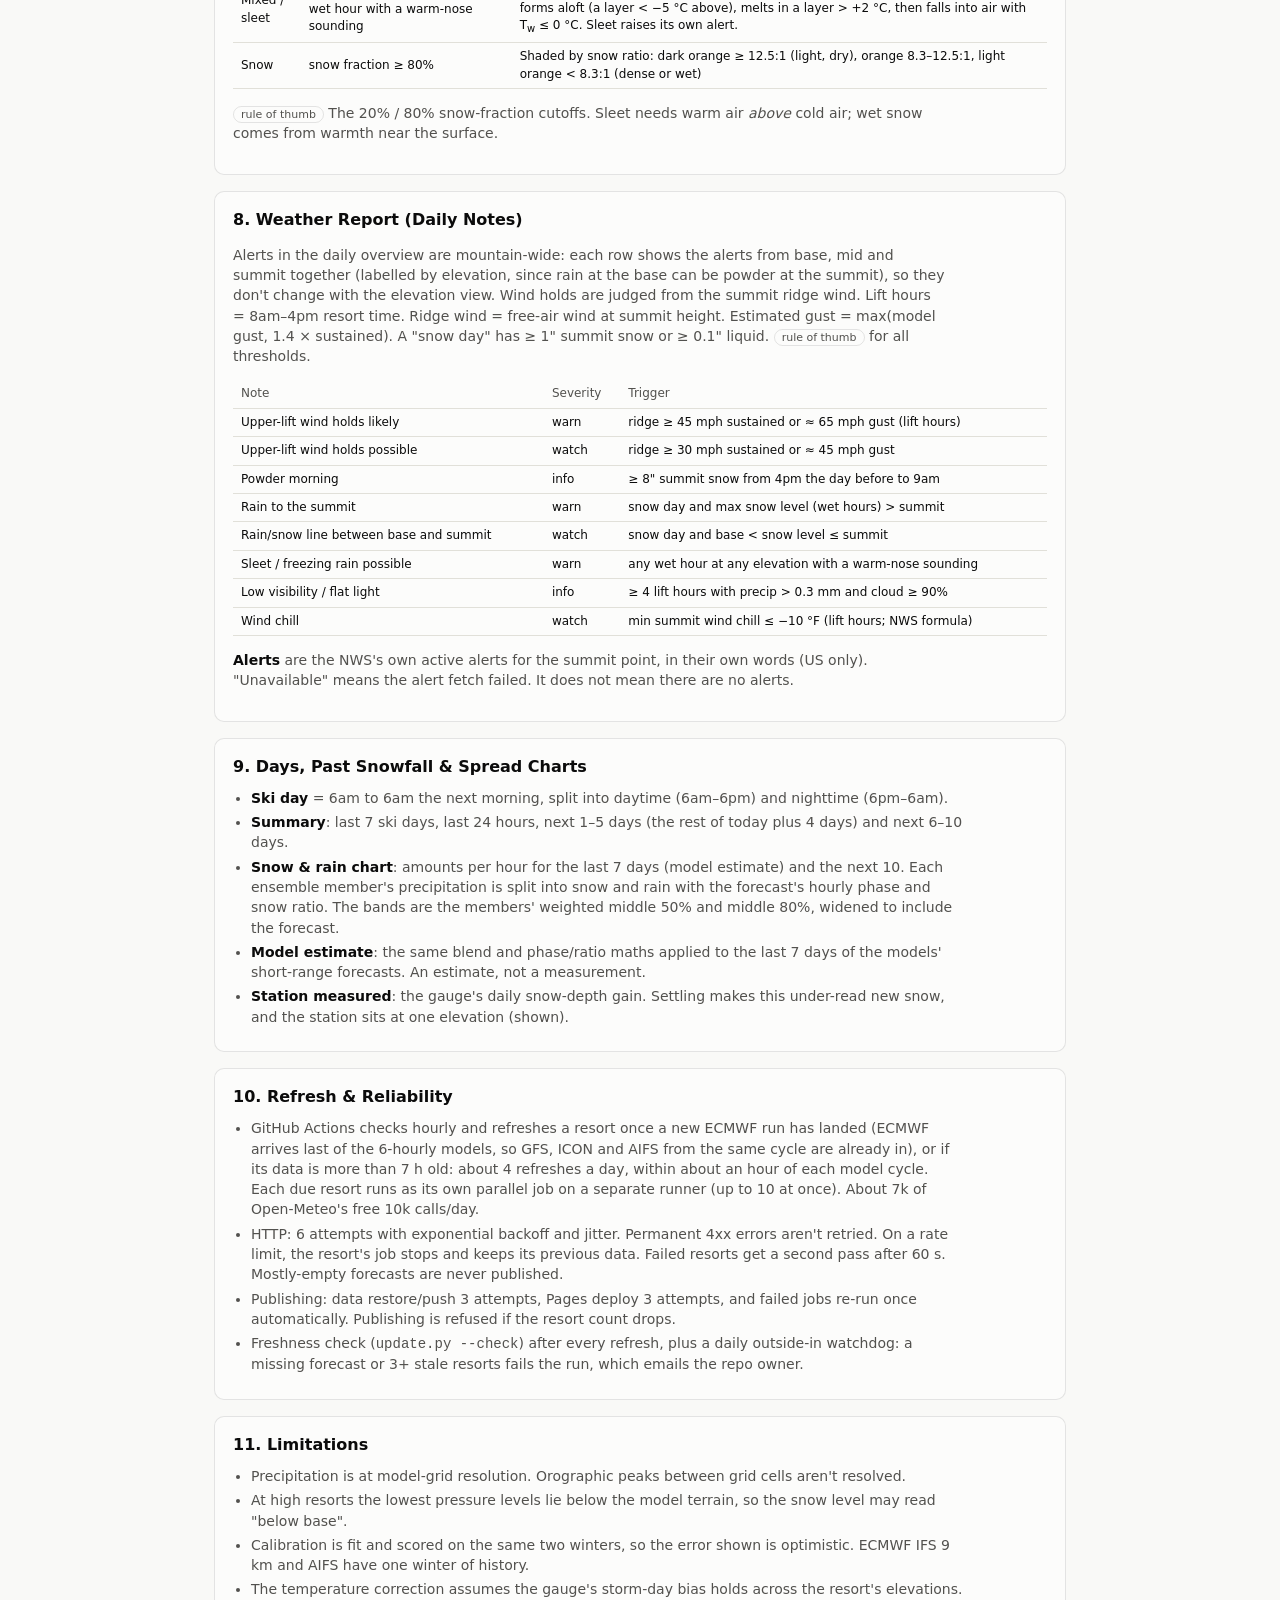
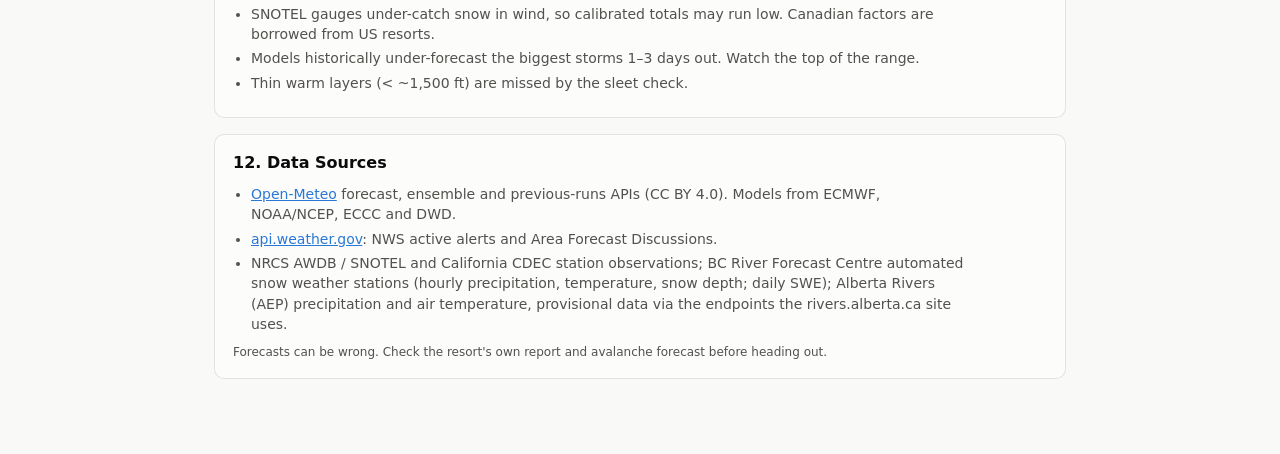
==== commit de3f9cb9: "Snow shaded by snow ratio (dark = dry >= 12.5:1, light = dense < 8.3:1) in the summary bars and the " ====
--- a/web/methodology.html
+++ b/web/methodology.html
@@ -106,7 +106,7 @@
       <table class="grid"><tr><th>Label</th><th>Rule</th><th>Meaning</th></tr>
         <tr><td>Rain</td><td>snow fraction &lt; 20%</td><td>Mostly rain at this elevation</td></tr>
         <tr><td>Mixed / sleet</td><td>snow fraction 20–80%, or any wet hour with a warm-nose sounding</td><td>Snow level near this elevation (wet snow and rain), or sleet / freezing rain: snow forms aloft (a layer &lt; −5 °C above), melts in a layer &gt; +2 °C, then falls into air with T<sub>w</sub> ≤ 0 °C. Sleet raises its own alert.</td></tr>
-        <tr><td>Snow</td><td>snow fraction ≥ 80%</td><td>How dry it is shows as the snow ratio: above ~12:1 is light and dry, below ~8:1 is dense or wet</td></tr></table>
+        <tr><td>Snow</td><td>snow fraction ≥ 80%</td><td>Shaded by snow ratio: dark orange ≥ 12.5:1 (light, dry), orange 8.3–12.5:1, light orange &lt; 8.3:1 (dense or wet)</td></tr></table>
       <p><span class="tag">rule of thumb</span> The 20% / 80% snow-fraction cutoffs. Sleet needs warm air <i>above</i> cold air; wet snow comes from warmth near the surface.</p>
     </section>
 
--- a/web/style.css
+++ b/web/style.css
@@ -16,6 +16,7 @@
      steps; mixed vs rain is a weak CVD pair, so both always carry a text label);
      yellow (--warning) is reserved for warnings */
   --q-snow: #eb6834; --q-mixed: #6250d6; --q-rain: #2a78d6;
+  --q-snow-dry: #b8461b; --q-snow-wet: #f5ab85;  /* snow shaded by snow ratio: darker = drier */
 }
 /* dark: OS setting unless the toggle says light; toggle wins both ways */
 @media (prefers-color-scheme: dark) {
@@ -25,6 +26,7 @@
     --grid: #2c2c2a; --axis: #383835; --border: rgba(255, 255, 255, 0.10);
     --series-1: #3987e5; --series-2: #d95926;
     --q-snow: #d95926; --q-mixed: #9085e9; --q-rain: #3987e5;
+    --q-snow-dry: #f5895a; --q-snow-wet: #9a4421;  /* dark mode: drier = more vivid */
   }
 }
 :root[data-theme="dark"] .viz-root {
@@ -33,6 +35,7 @@
   --grid: #2c2c2a; --axis: #383835; --border: rgba(255, 255, 255, 0.10);
   --series-1: #3987e5; --series-2: #d95926;
   --q-snow: #d95926; --q-mixed: #9085e9; --q-rain: #3987e5;
+    --q-snow-dry: #f5895a; --q-snow-wet: #9a4421;  /* dark mode: drier = more vivid */
 }
 
 /* ---- base */
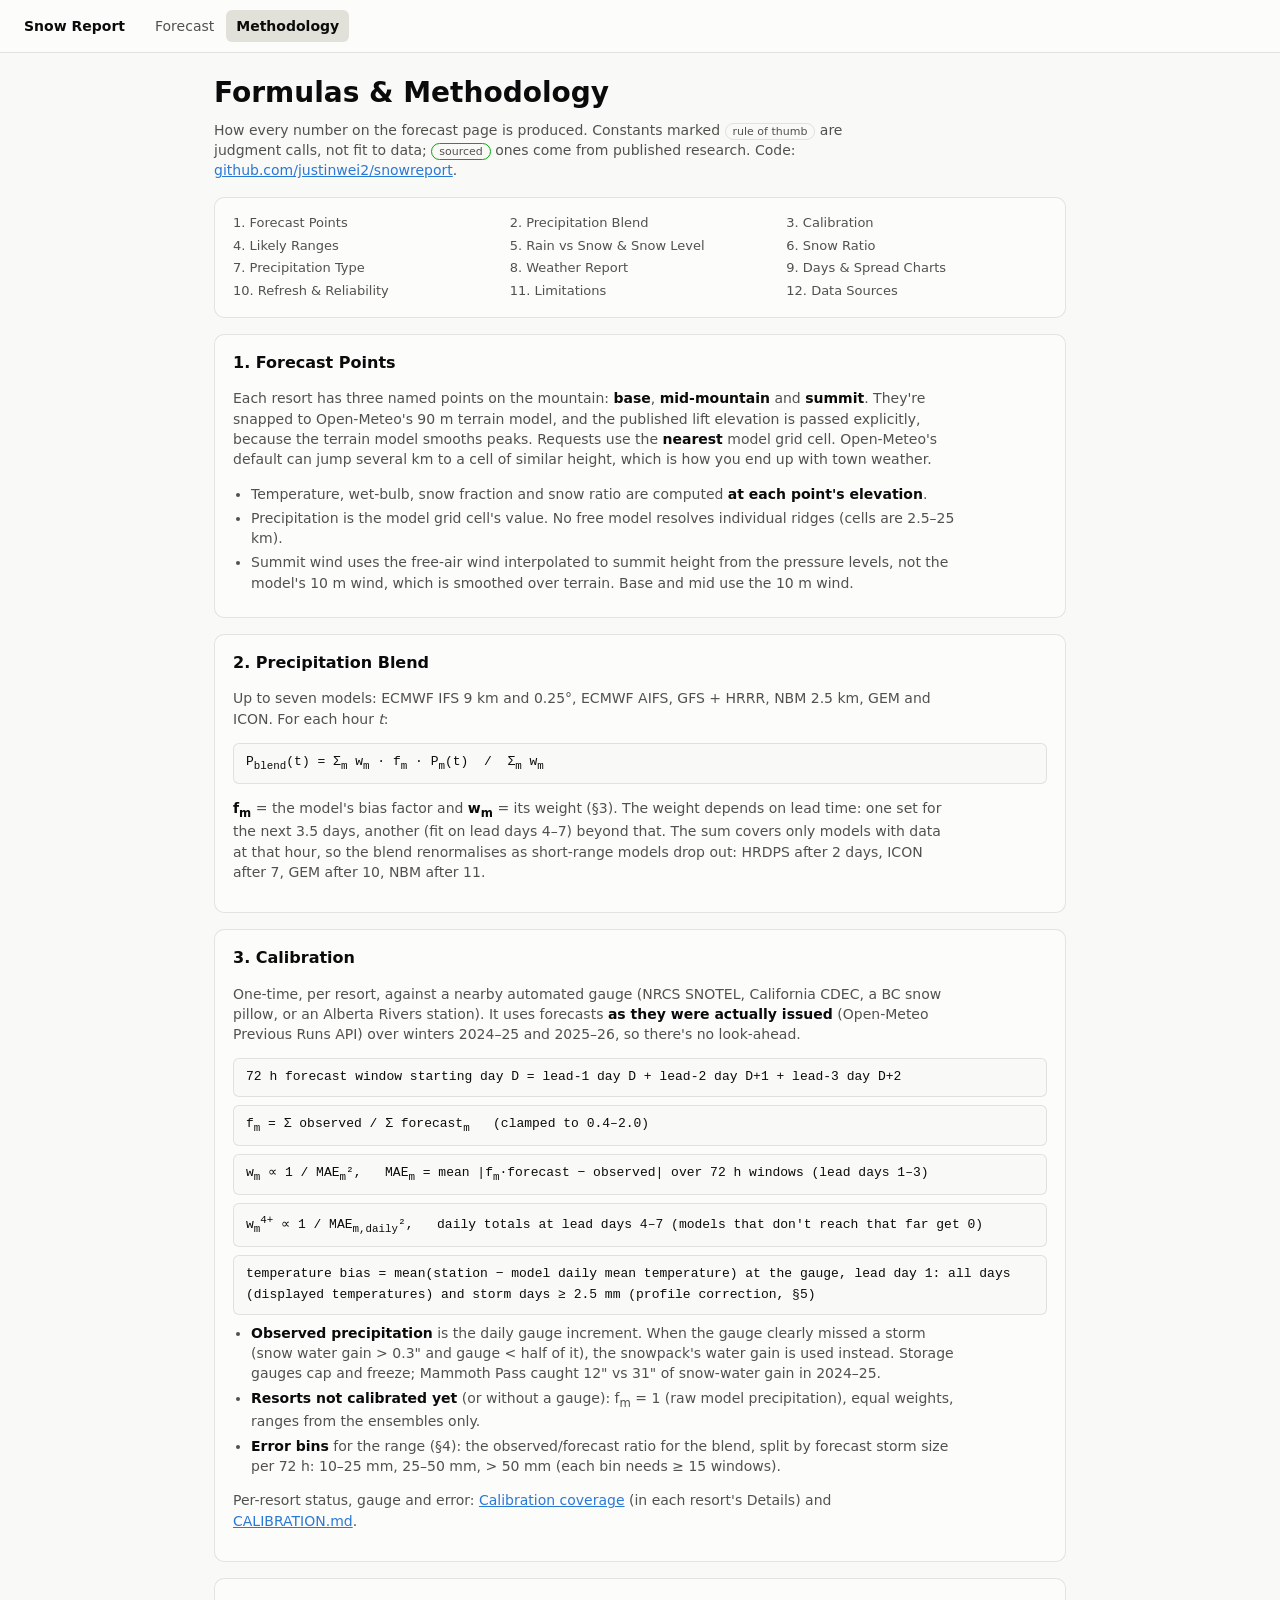
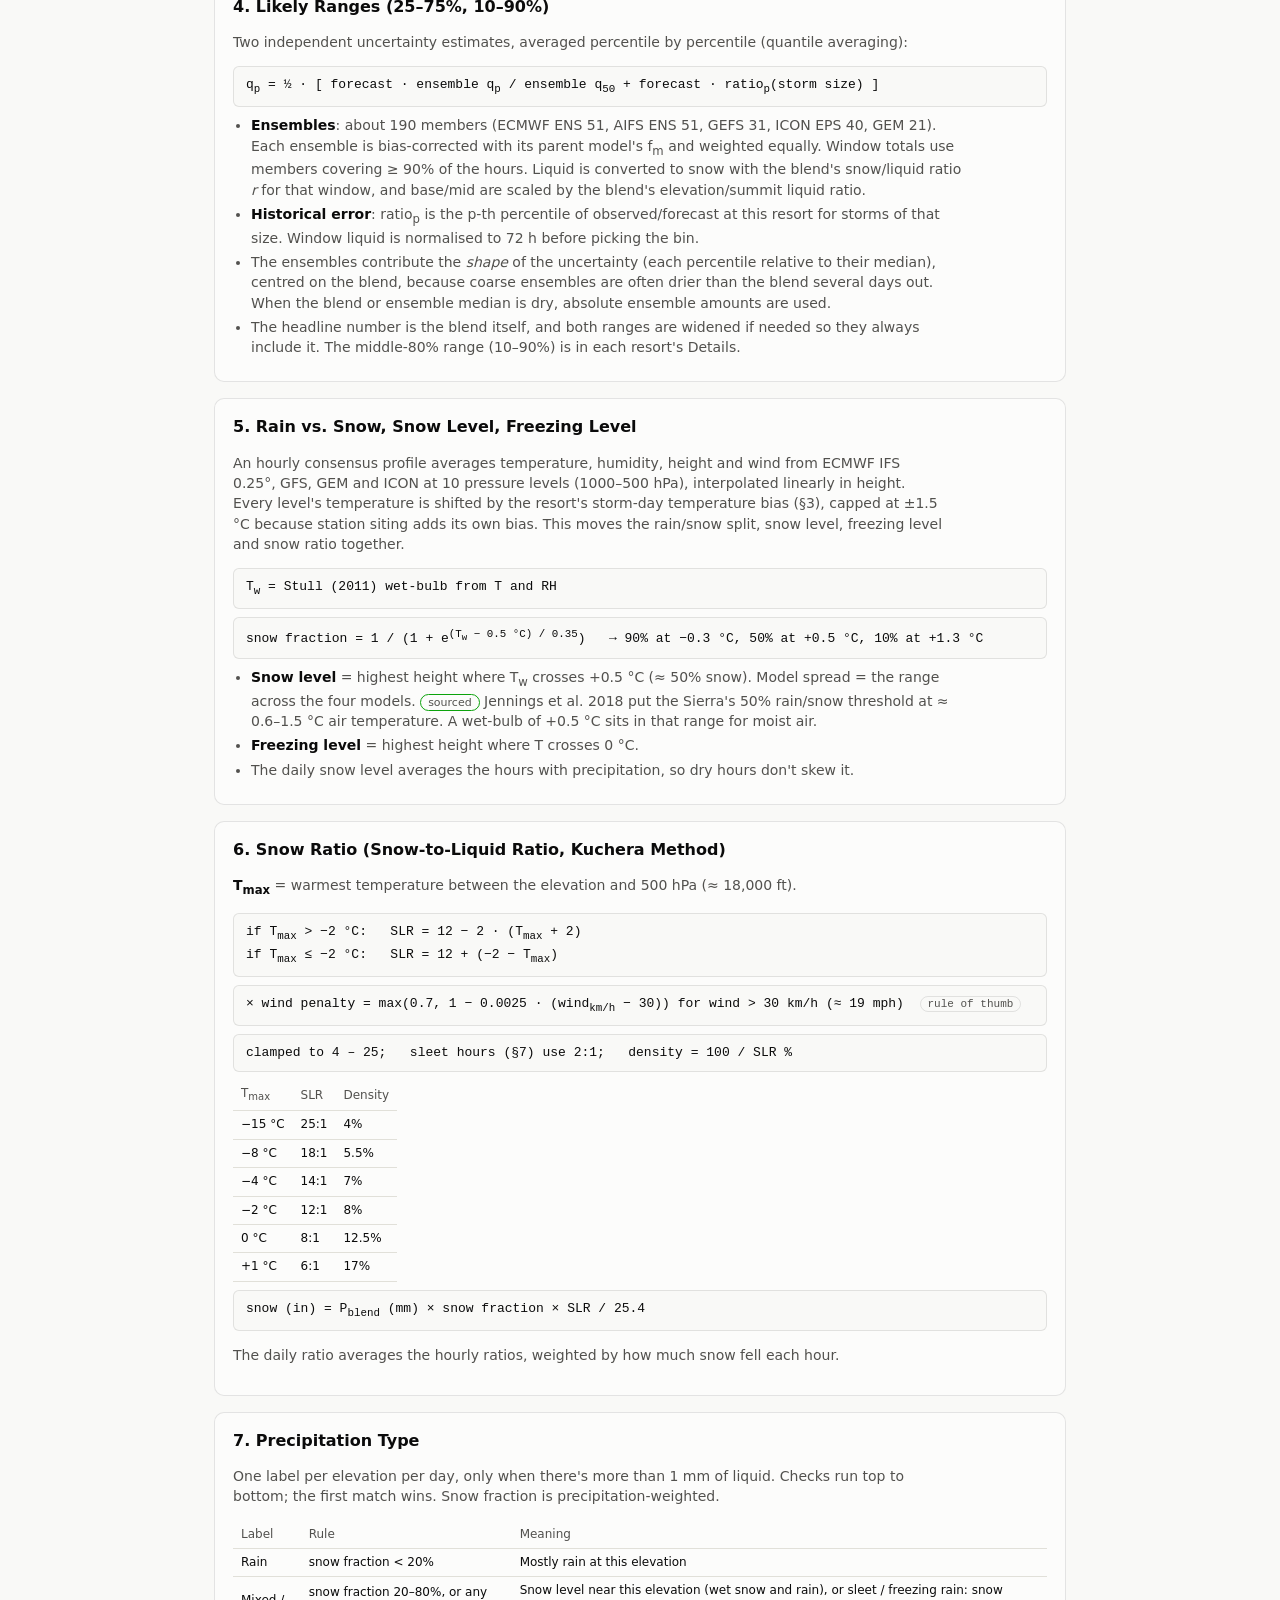
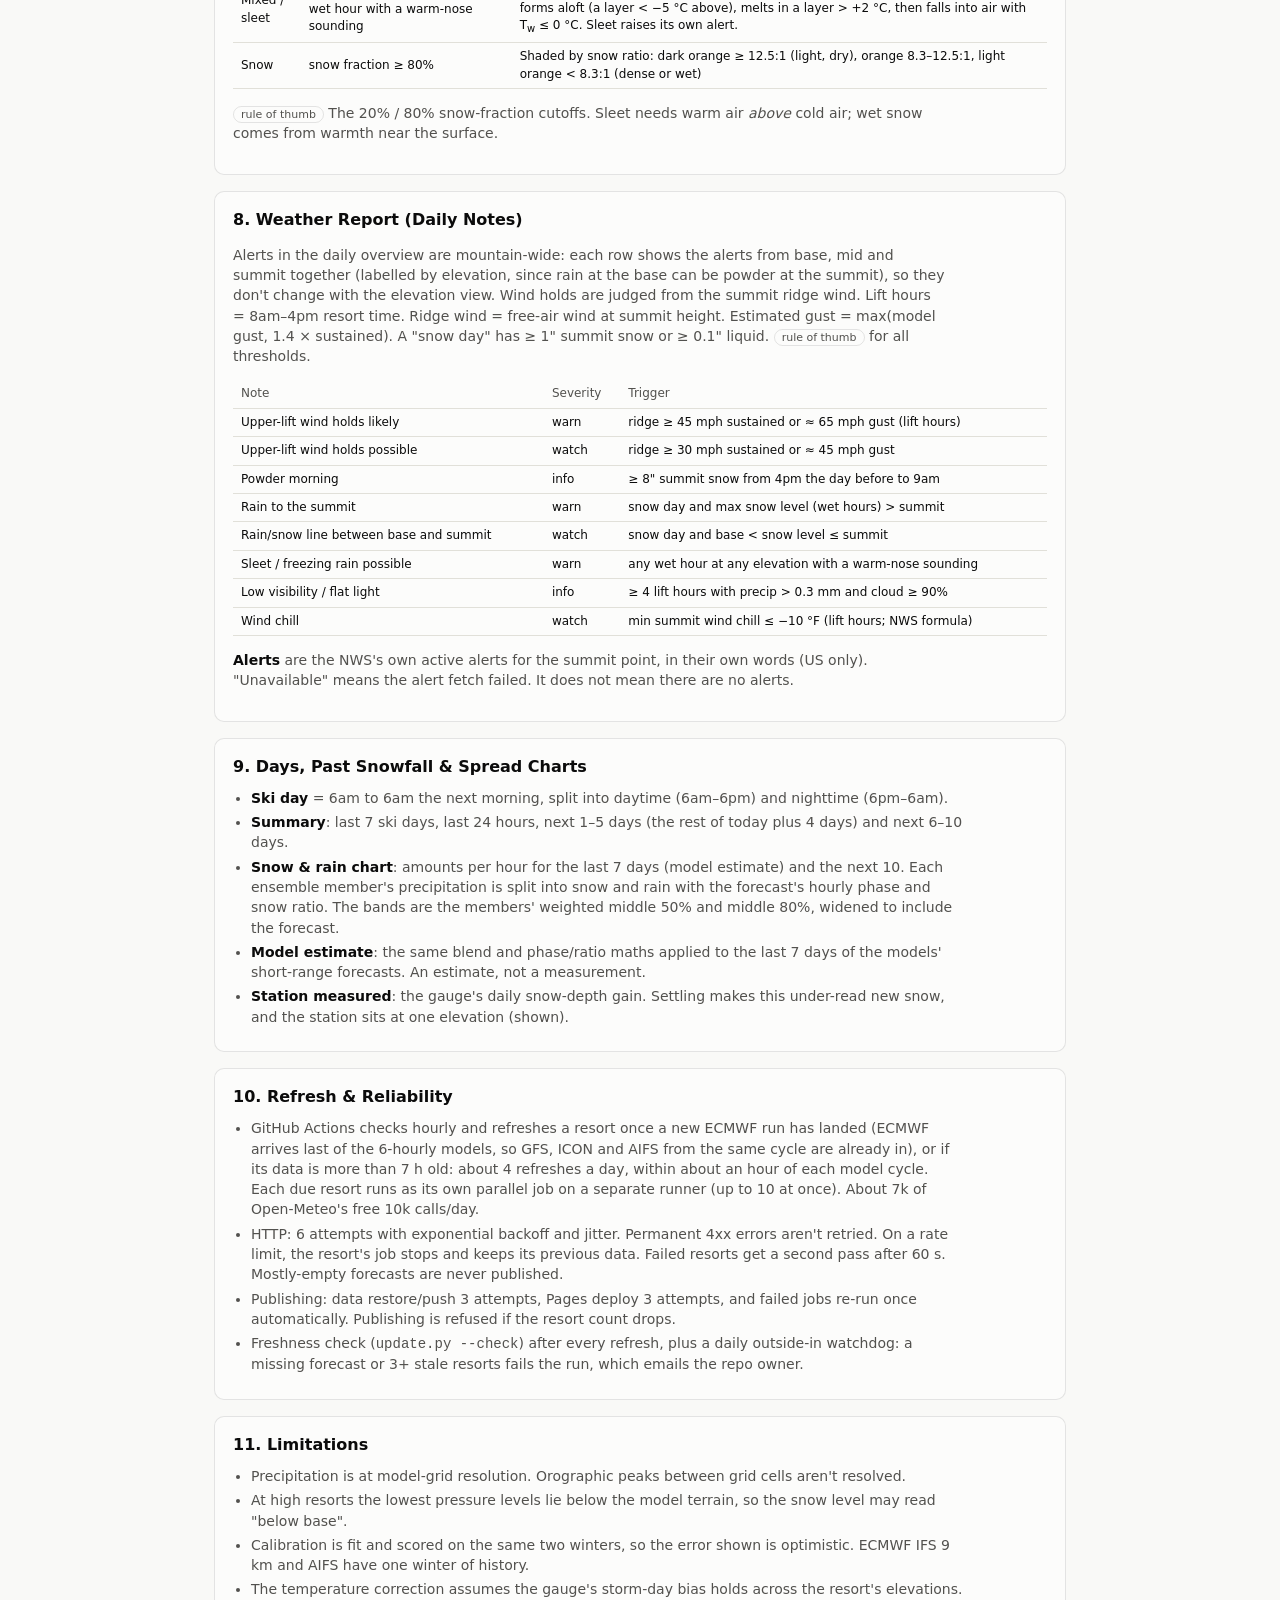
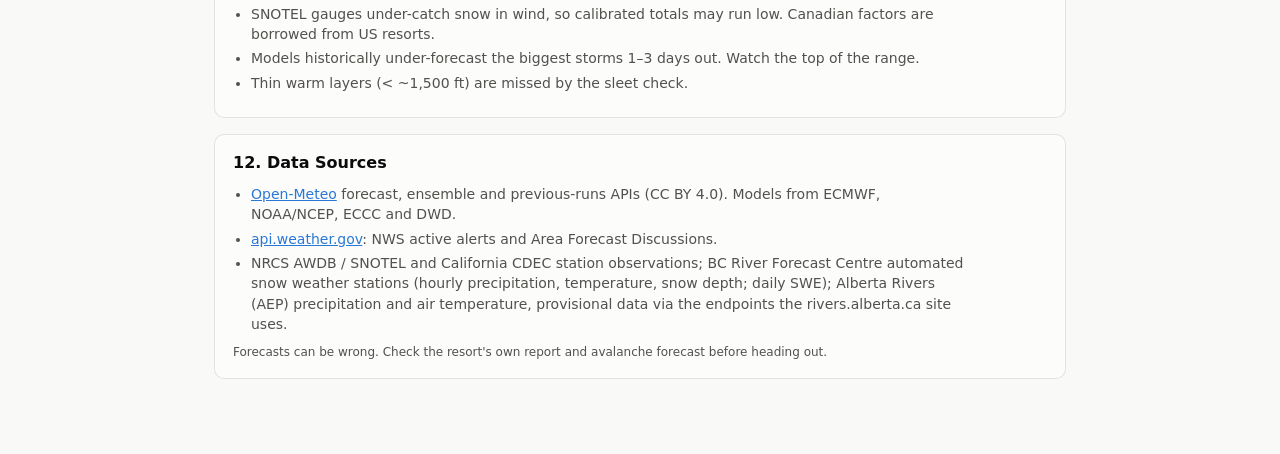
==== commit b6eae242: "Drop dark mode (one light theme; no toggle) Co-authored-by: Isaac <no-reply@databricks.com>" ====
--- a/web/methodology.html
+++ b/web/methodology.html
@@ -14,7 +14,6 @@
       <a href="./">Forecast</a>
       <a href="methodology.html" class="on" aria-current="page">Methodology</a>
     </nav>
-    <div class="top-right"><button id="theme" type="button" aria-label="Toggle dark mode">◐</button></div>
   </header>
 
   <main class="doc">
@@ -170,14 +169,5 @@
     </section>
   </main>
 </div>
-<script>
-  if (localStorage.getItem("theme")) document.documentElement.dataset.theme = localStorage.getItem("theme");
-  document.getElementById("theme").addEventListener("click", () => {
-    const root = document.documentElement;
-    const dark = root.dataset.theme ? root.dataset.theme === "dark" : matchMedia("(prefers-color-scheme: dark)").matches;
-    root.dataset.theme = dark ? "light" : "dark";
-    localStorage.setItem("theme", root.dataset.theme);
-  });
-</script>
 </body>
 </html>
--- a/web/style.css
+++ b/web/style.css
@@ -18,26 +18,6 @@
   --q-snow: #eb6834; --q-mixed: #6250d6; --q-rain: #2a78d6;
   --q-snow-dry: #b8461b; --q-snow-wet: #f5ab85;  /* snow shaded by snow ratio: darker = drier */
 }
-/* dark: OS setting unless the toggle says light; toggle wins both ways */
-@media (prefers-color-scheme: dark) {
-  :root:where(:not([data-theme="light"])) .viz-root {
-    color-scheme: dark;
-    --page: #0d0d0d; --surface-1: #1a1a19; --text-primary: #f0efec; --text-secondary: #c3c2b7;
-    --grid: #2c2c2a; --axis: #383835; --border: rgba(255, 255, 255, 0.10);
-    --series-1: #3987e5; --series-2: #d95926;
-    --q-snow: #d95926; --q-mixed: #9085e9; --q-rain: #3987e5;
-    --q-snow-dry: #f5895a; --q-snow-wet: #9a4421;  /* dark mode: drier = more vivid */
-  }
-}
-:root[data-theme="dark"] .viz-root {
-  color-scheme: dark;
-  --page: #0d0d0d; --surface-1: #1a1a19; --text-primary: #f0efec; --text-secondary: #c3c2b7;
-  --grid: #2c2c2a; --axis: #383835; --border: rgba(255, 255, 255, 0.10);
-  --series-1: #3987e5; --series-2: #d95926;
-  --q-snow: #d95926; --q-mixed: #9085e9; --q-rain: #3987e5;
-    --q-snow-dry: #f5895a; --q-snow-wet: #9a4421;  /* dark mode: drier = more vivid */
-}
-
 /* ---- base */
 * { box-sizing: border-box; }
 body { margin: 0; }
@@ -64,7 +44,6 @@
 .tabs a:hover { background: var(--grid); }
 .tabs a.on { color: var(--text-primary); background: var(--grid); font-weight: 600; }
 .top-right { margin-left: auto; display: flex; gap: 12px; align-items: center; font-size: 12px; }
-#theme { background: none; border: 1px solid var(--border); color: var(--text-primary); border-radius: 6px; padding: 3px 8px; cursor: pointer; }
 .search { position: relative; flex: 1; max-width: 420px; }
 .search input {
   width: 100%; padding: 7px 10px; border-radius: 7px; border: 1px solid var(--border);
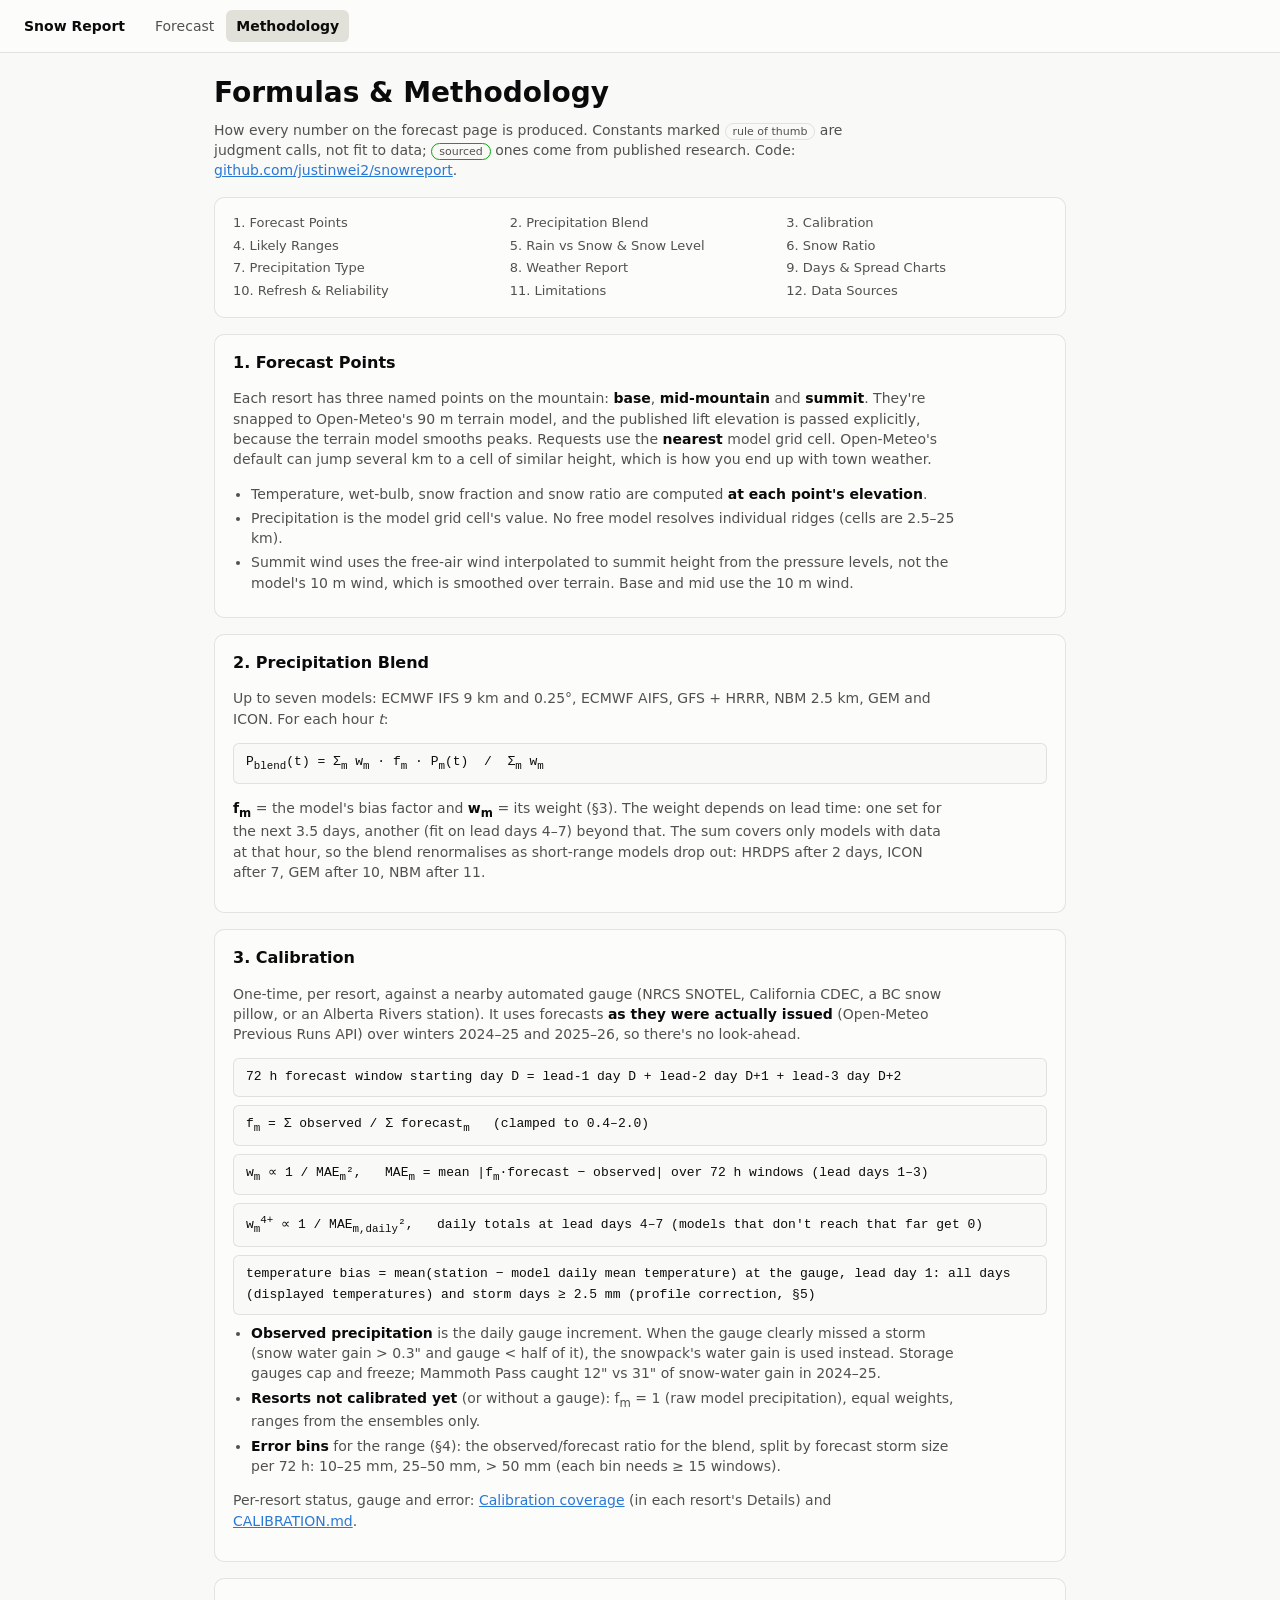
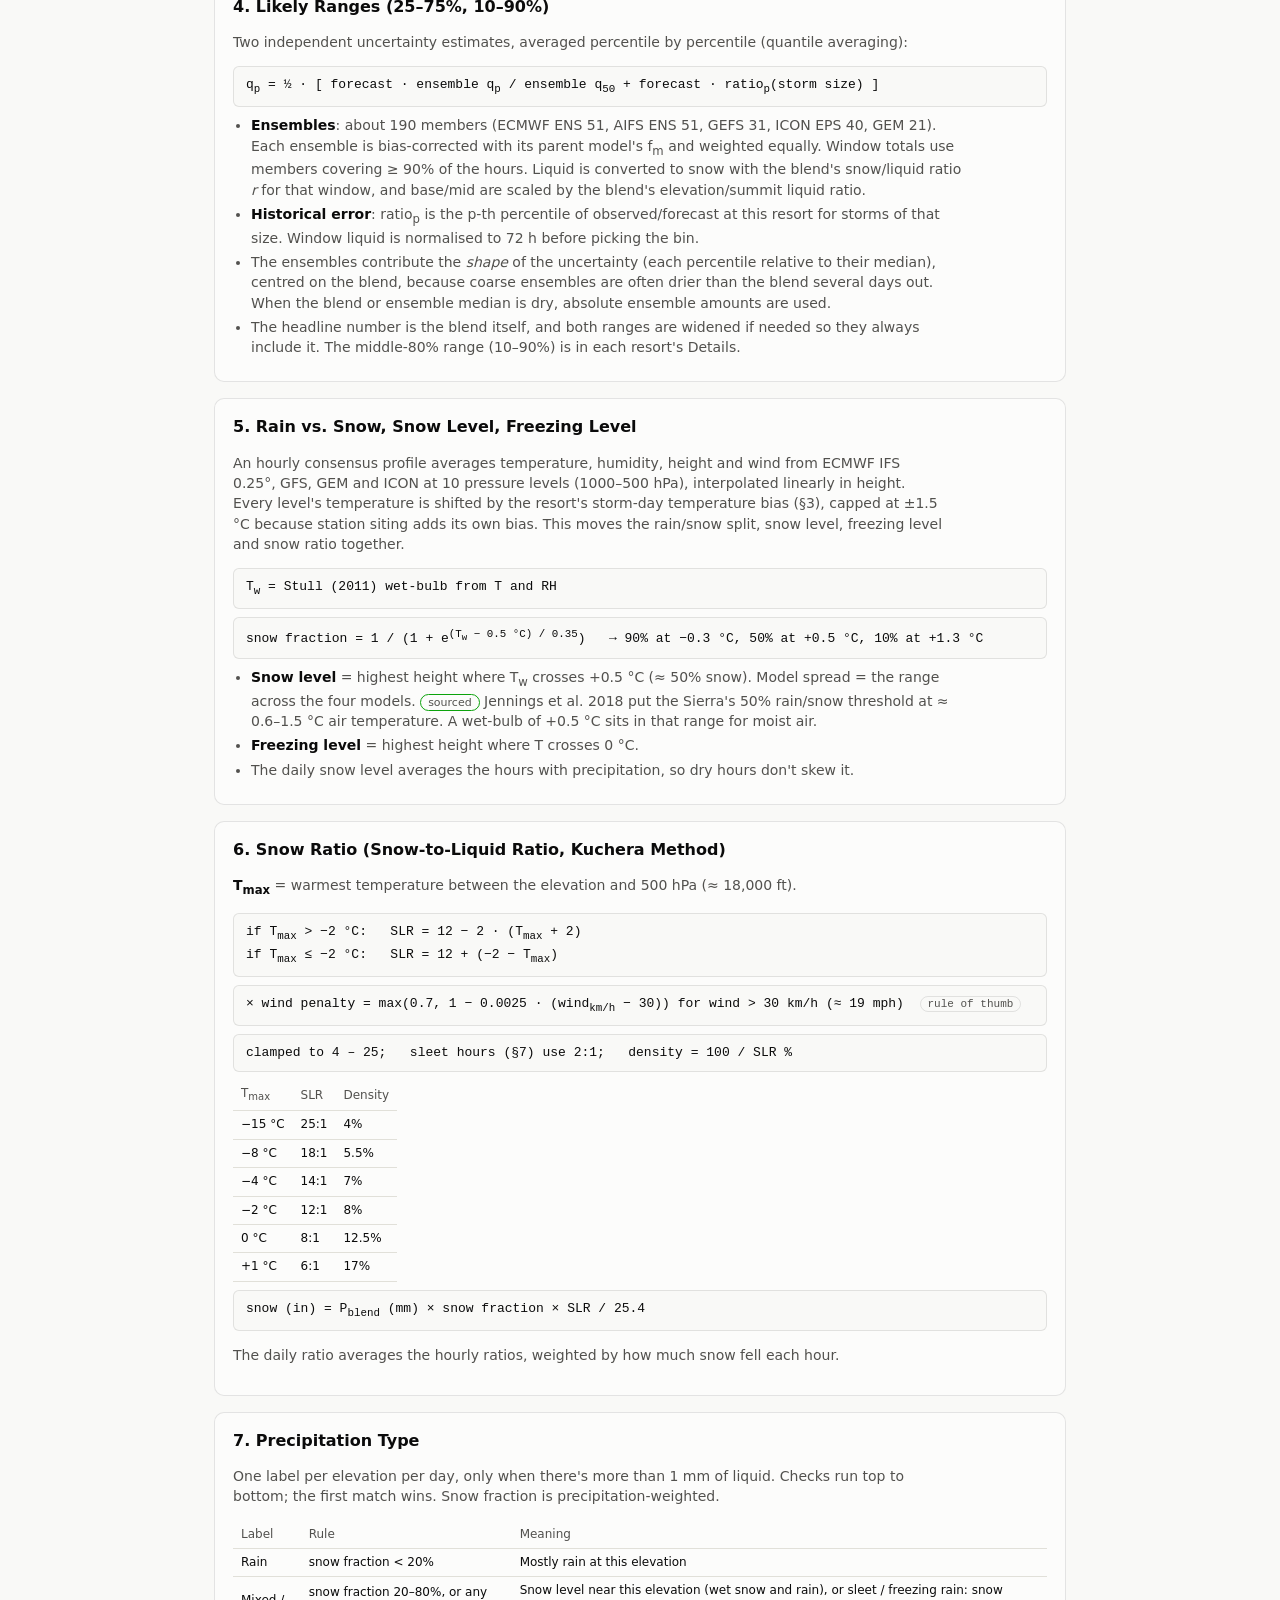
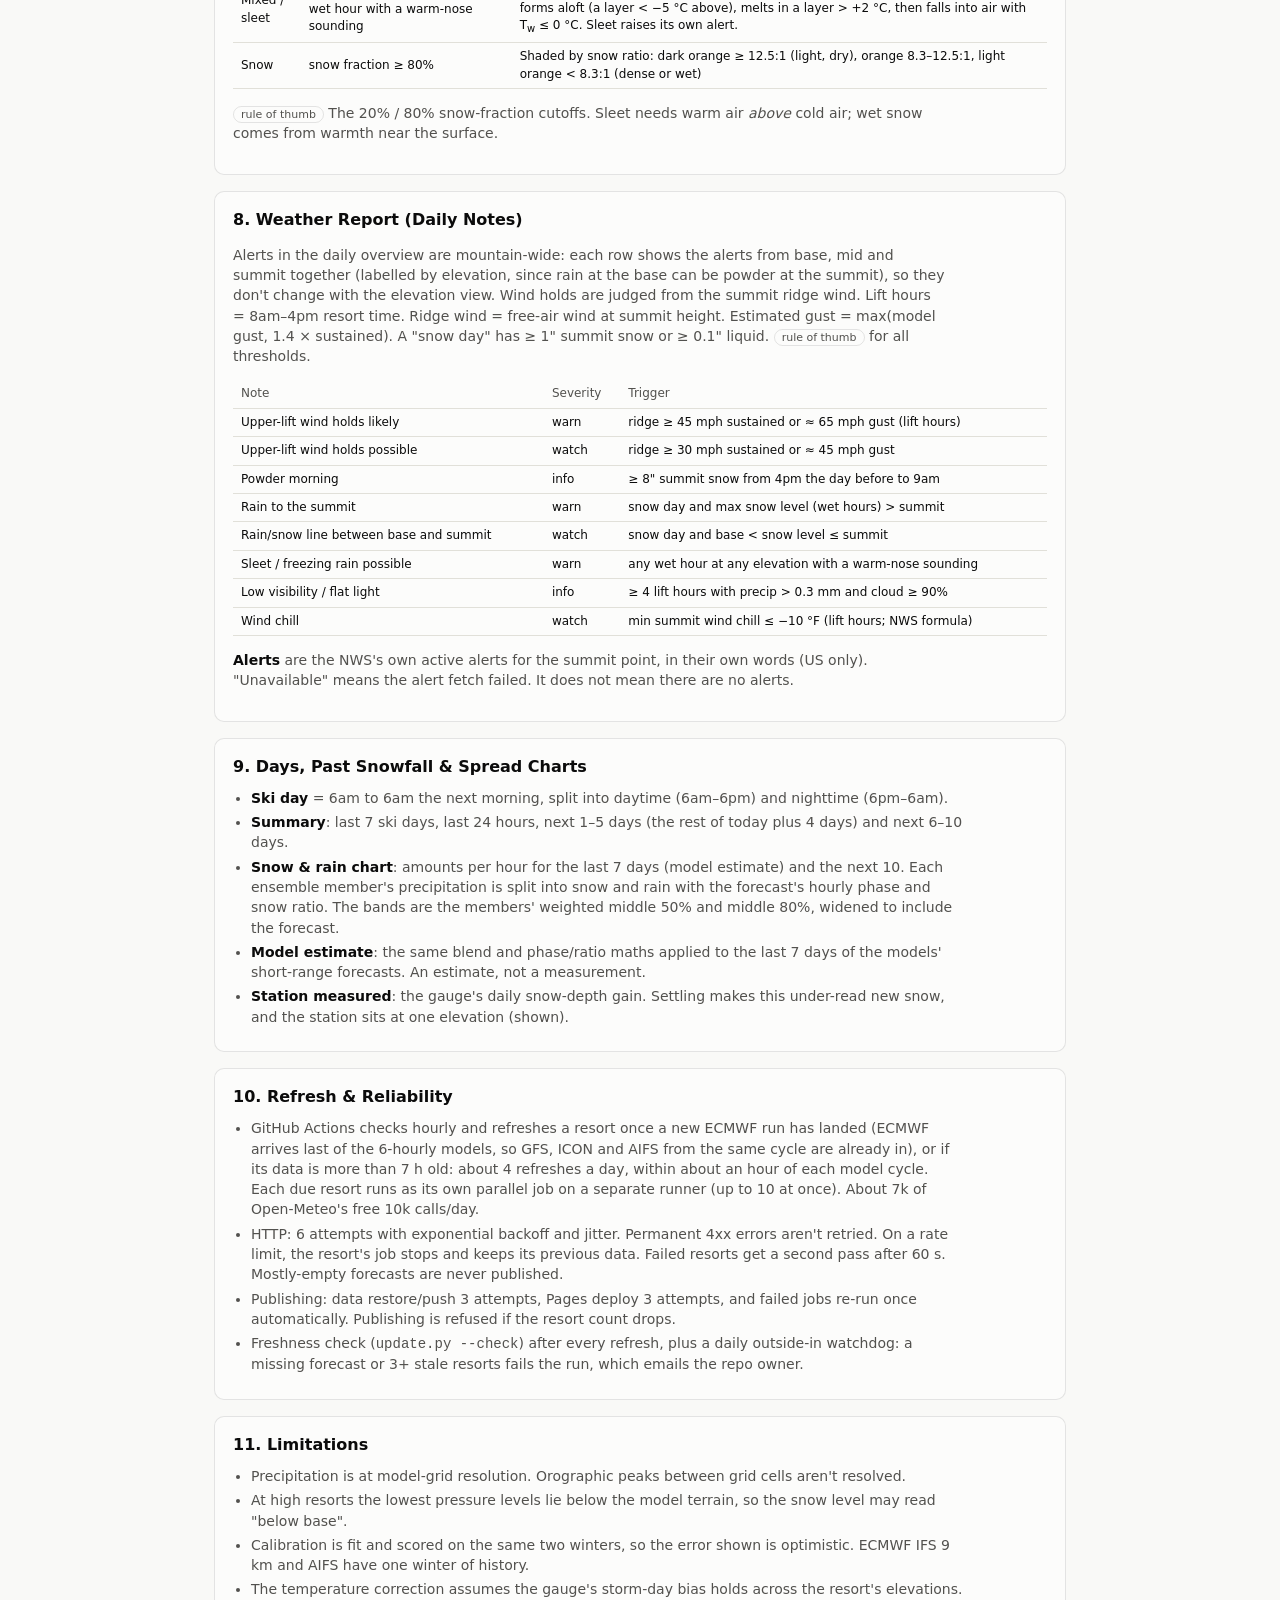
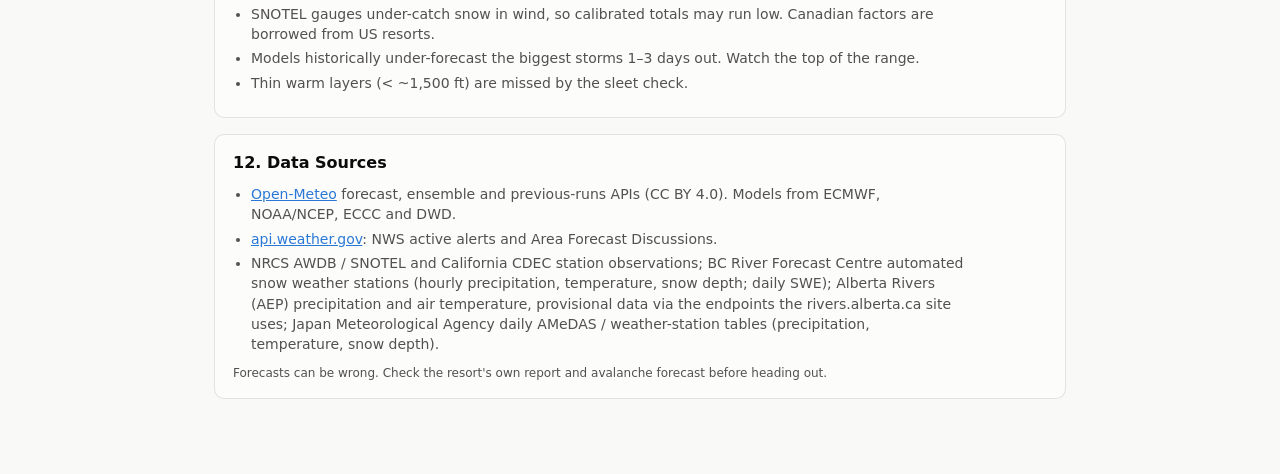
==== commit b97126c7: "Japan: Hakuba Happo-One and Niseko Grand Hirafu (JMA AMeDAS / Kutchan gauges, JMA model added) Co-au" ====
--- a/web/methodology.html
+++ b/web/methodology.html
@@ -163,7 +163,7 @@
       <ul>
         <li><a href="https://open-meteo.com/">Open-Meteo</a> forecast, ensemble and previous-runs APIs (CC BY 4.0). Models from ECMWF, NOAA/NCEP, ECCC and DWD.</li>
         <li><a href="https://www.weather.gov/documentation/services-web-api">api.weather.gov</a>: NWS active alerts and Area Forecast Discussions.</li>
-        <li>NRCS AWDB / SNOTEL and California CDEC station observations; BC River Forecast Centre automated snow weather stations (hourly precipitation, temperature, snow depth; daily SWE); Alberta Rivers (AEP) precipitation and air temperature, provisional data via the endpoints the rivers.alberta.ca site uses.</li>
+        <li>NRCS AWDB / SNOTEL and California CDEC station observations; BC River Forecast Centre automated snow weather stations (hourly precipitation, temperature, snow depth; daily SWE); Alberta Rivers (AEP) precipitation and air temperature, provisional data via the endpoints the rivers.alberta.ca site uses; Japan Meteorological Agency daily AMeDAS / weather-station tables (precipitation, temperature, snow depth).</li>
       </ul>
       <p class="fine">Forecasts can be wrong. Check the resort's own report and avalanche forecast before heading out.</p>
     </section>
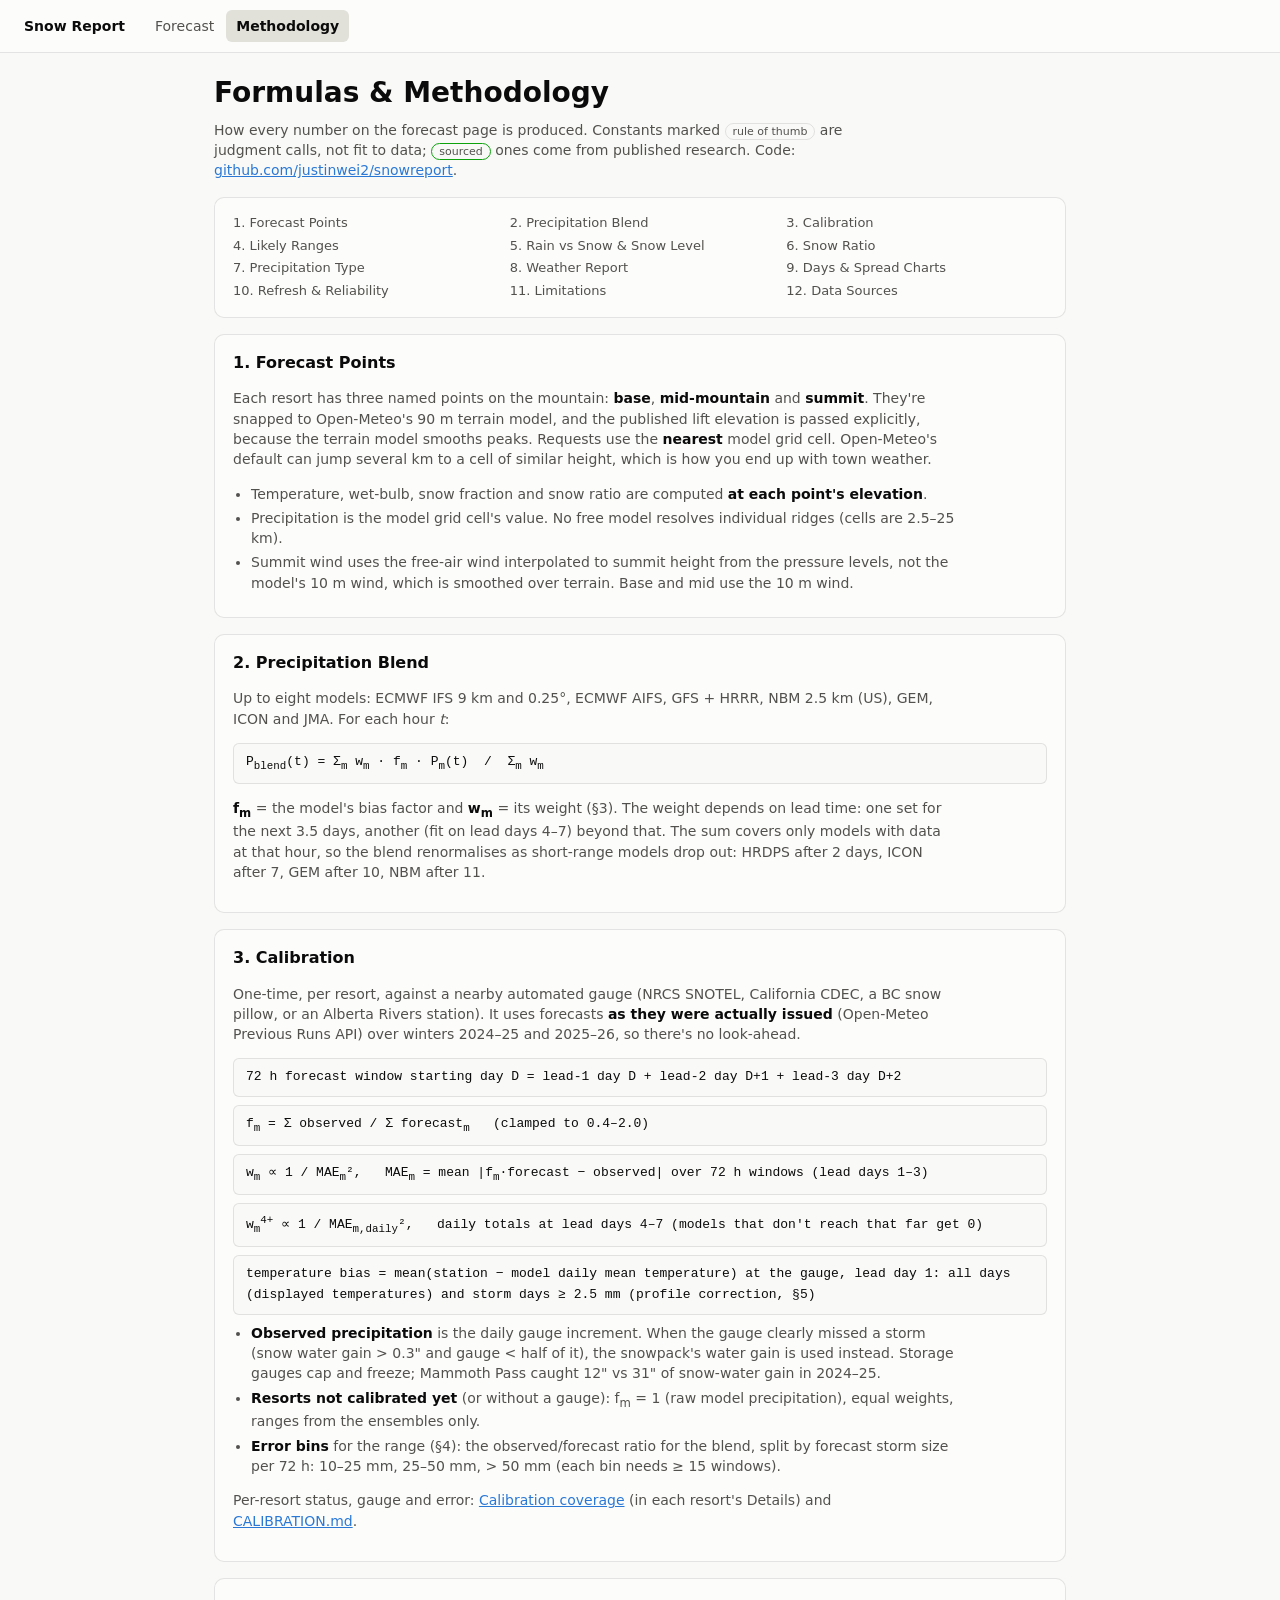
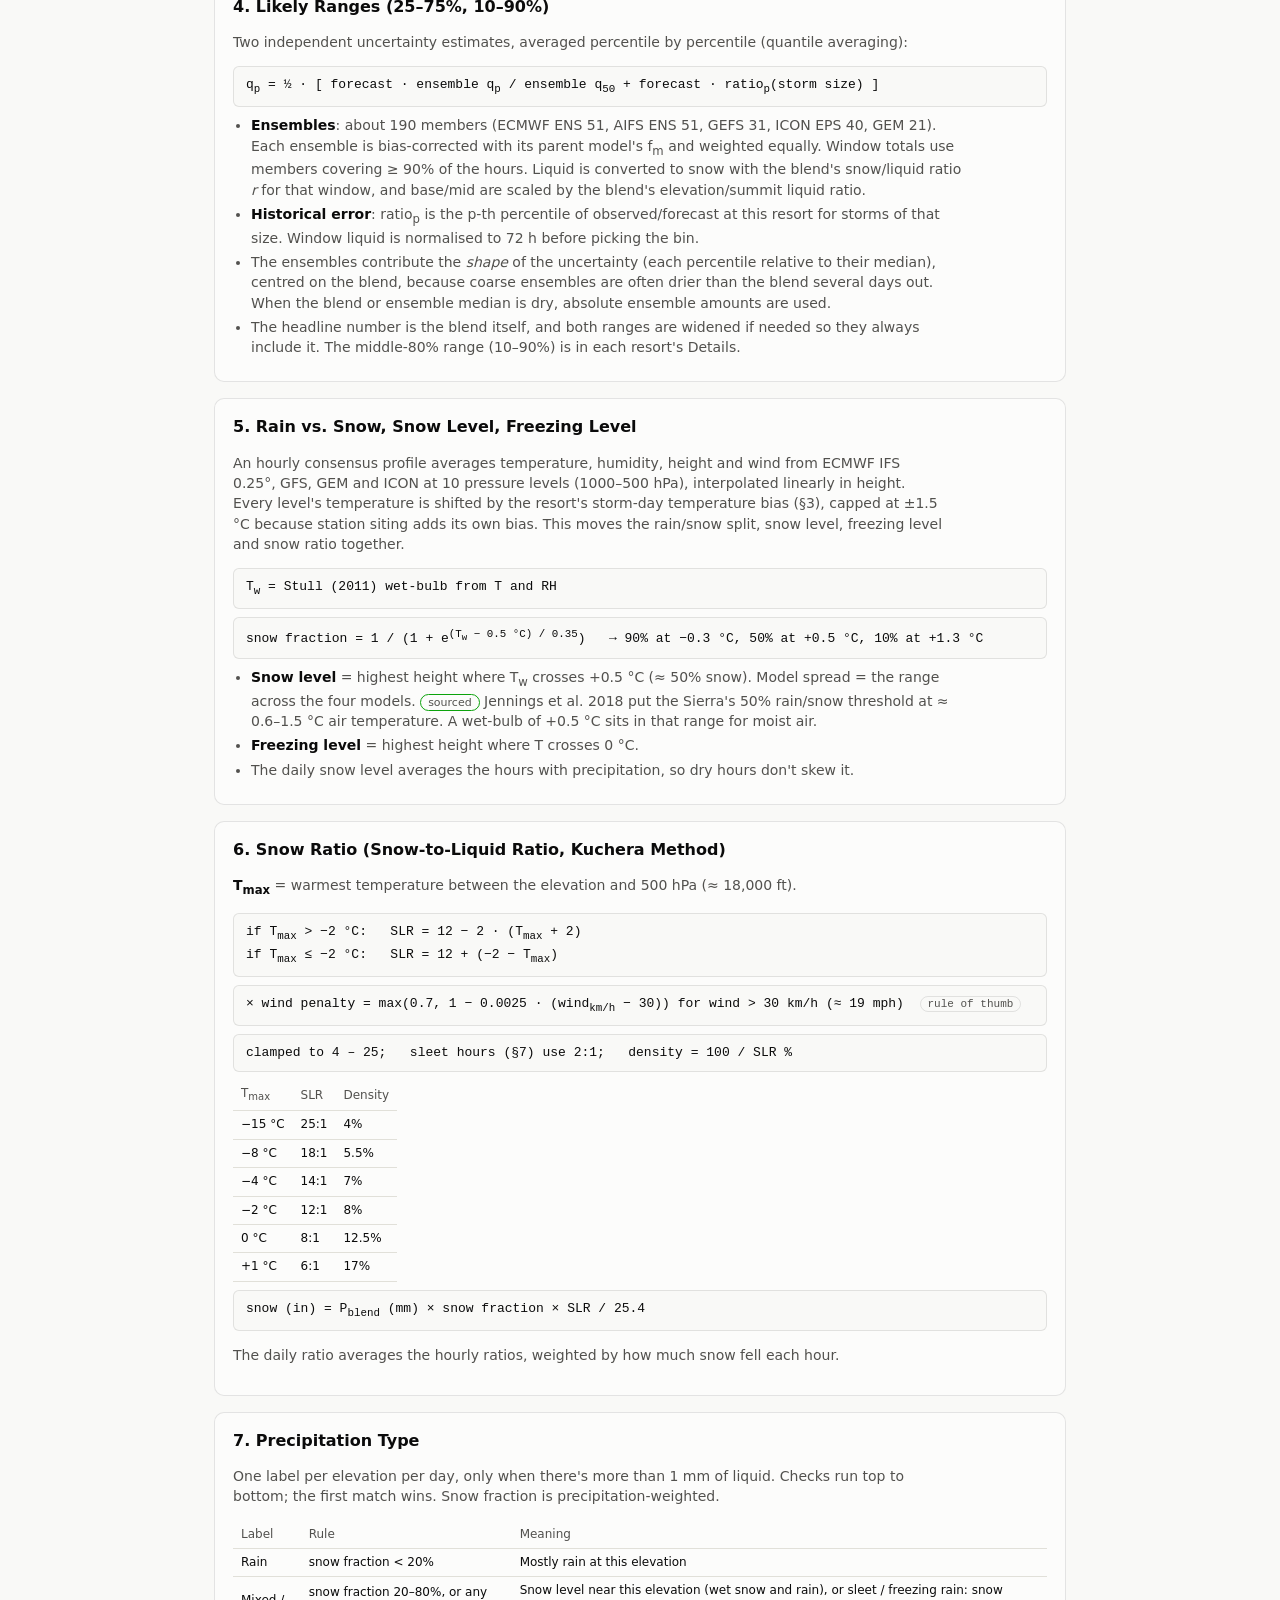
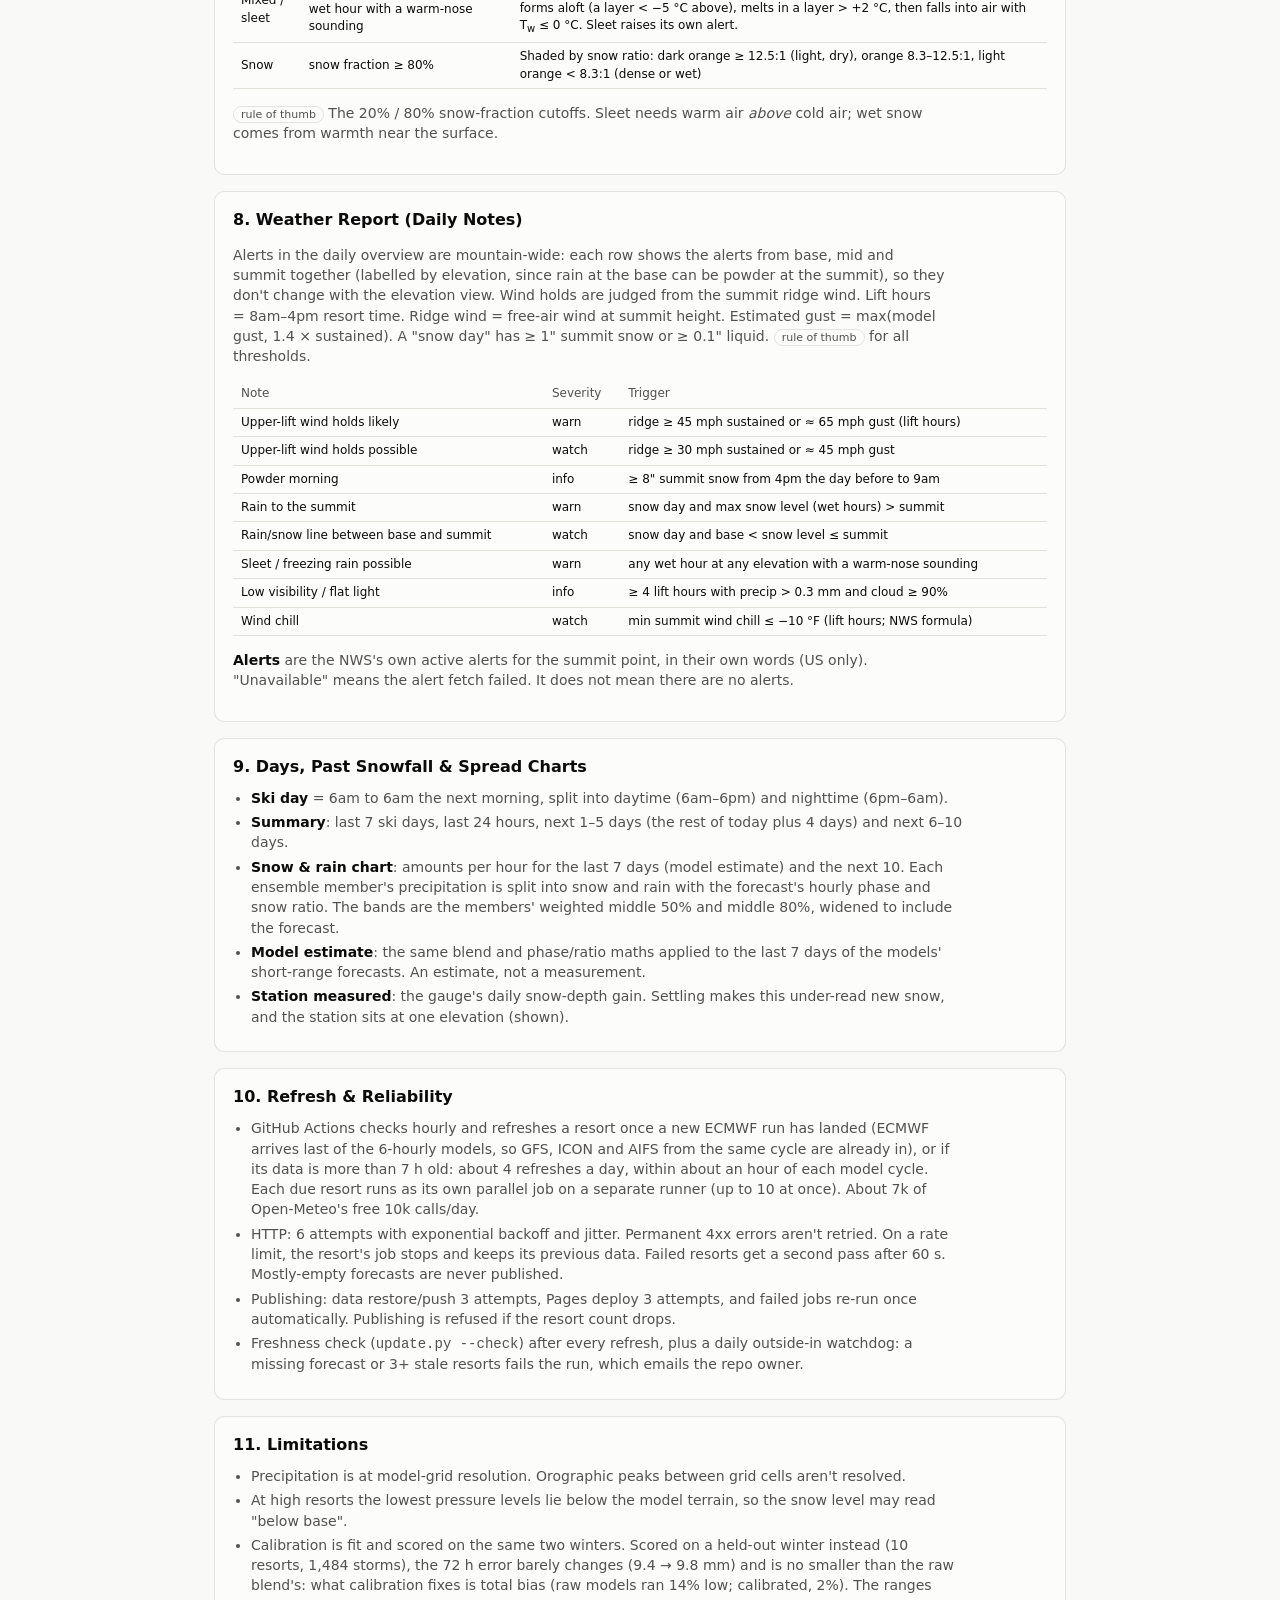
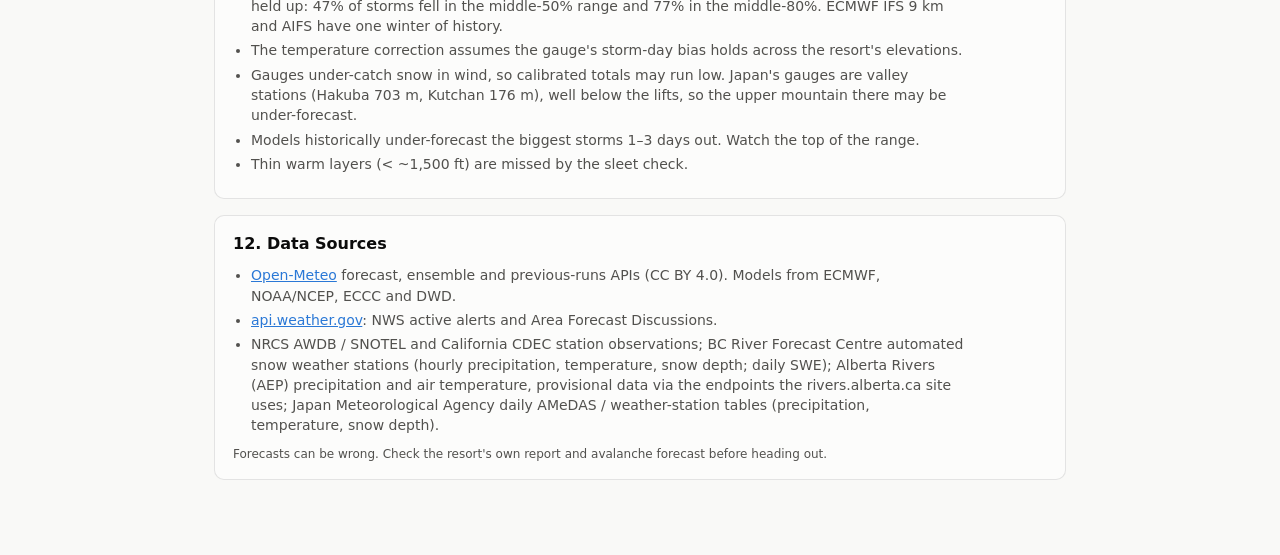
==== commit c403603b: "Final cleanup: methodology/limitations reflect held-out-winter validation and Japan's valley gauges;" ====
--- a/web/methodology.html
+++ b/web/methodology.html
@@ -39,7 +39,7 @@
 
     <section class="card" id="blend">
       <h2>2. Precipitation Blend</h2>
-      <p>Up to seven models: ECMWF IFS 9 km and 0.25°, ECMWF AIFS, GFS + HRRR, NBM 2.5 km, GEM and ICON. For each hour <i>t</i>:</p>
+      <p>Up to eight models: ECMWF IFS 9 km and 0.25°, ECMWF AIFS, GFS + HRRR, NBM 2.5 km (US), GEM, ICON and JMA. For each hour <i>t</i>:</p>
       <div class="eq">P<sub>blend</sub>(t) = Σ<sub>m</sub> w<sub>m</sub> · f<sub>m</sub> · P<sub>m</sub>(t) &nbsp;/&nbsp; Σ<sub>m</sub> w<sub>m</sub></div>
       <p><b>f<sub>m</sub></b> = the model's bias factor and <b>w<sub>m</sub></b> = its weight (§3). The weight depends on lead time: one set for the next 3.5 days, another (fit on lead days 4–7) beyond that. The sum covers only models with data at that hour, so the blend renormalises as short-range models drop out: HRDPS after 2 days, ICON after 7, GEM after 10, NBM after 11.</p>
     </section>
@@ -150,9 +150,9 @@
       <ul>
         <li>Precipitation is at model-grid resolution. Orographic peaks between grid cells aren't resolved.</li>
         <li>At high resorts the lowest pressure levels lie below the model terrain, so the snow level may read "below base".</li>
-        <li>Calibration is fit and scored on the same two winters, so the error shown is optimistic. ECMWF IFS 9 km and AIFS have one winter of history.</li>
+        <li>Calibration is fit and scored on the same two winters. Scored on a held-out winter instead (10 resorts, 1,484 storms), the 72 h error barely changes (9.4 → 9.8 mm) and is no smaller than the raw blend's: what calibration fixes is total bias (raw models ran 14% low; calibrated, 2%). The ranges held up: 47% of storms fell in the middle-50% range and 77% in the middle-80%. ECMWF IFS 9 km and AIFS have one winter of history.</li>
         <li>The temperature correction assumes the gauge's storm-day bias holds across the resort's elevations.</li>
-        <li>SNOTEL gauges under-catch snow in wind, so calibrated totals may run low. Canadian factors are borrowed from US resorts.</li>
+        <li>Gauges under-catch snow in wind, so calibrated totals may run low. Japan's gauges are valley stations (Hakuba 703 m, Kutchan 176 m), well below the lifts, so the upper mountain there may be under-forecast.</li>
         <li>Models historically under-forecast the biggest storms 1–3 days out. Watch the top of the range.</li>
         <li>Thin warm layers (&lt; ~1,500 ft) are missed by the sleet check.</li>
       </ul>
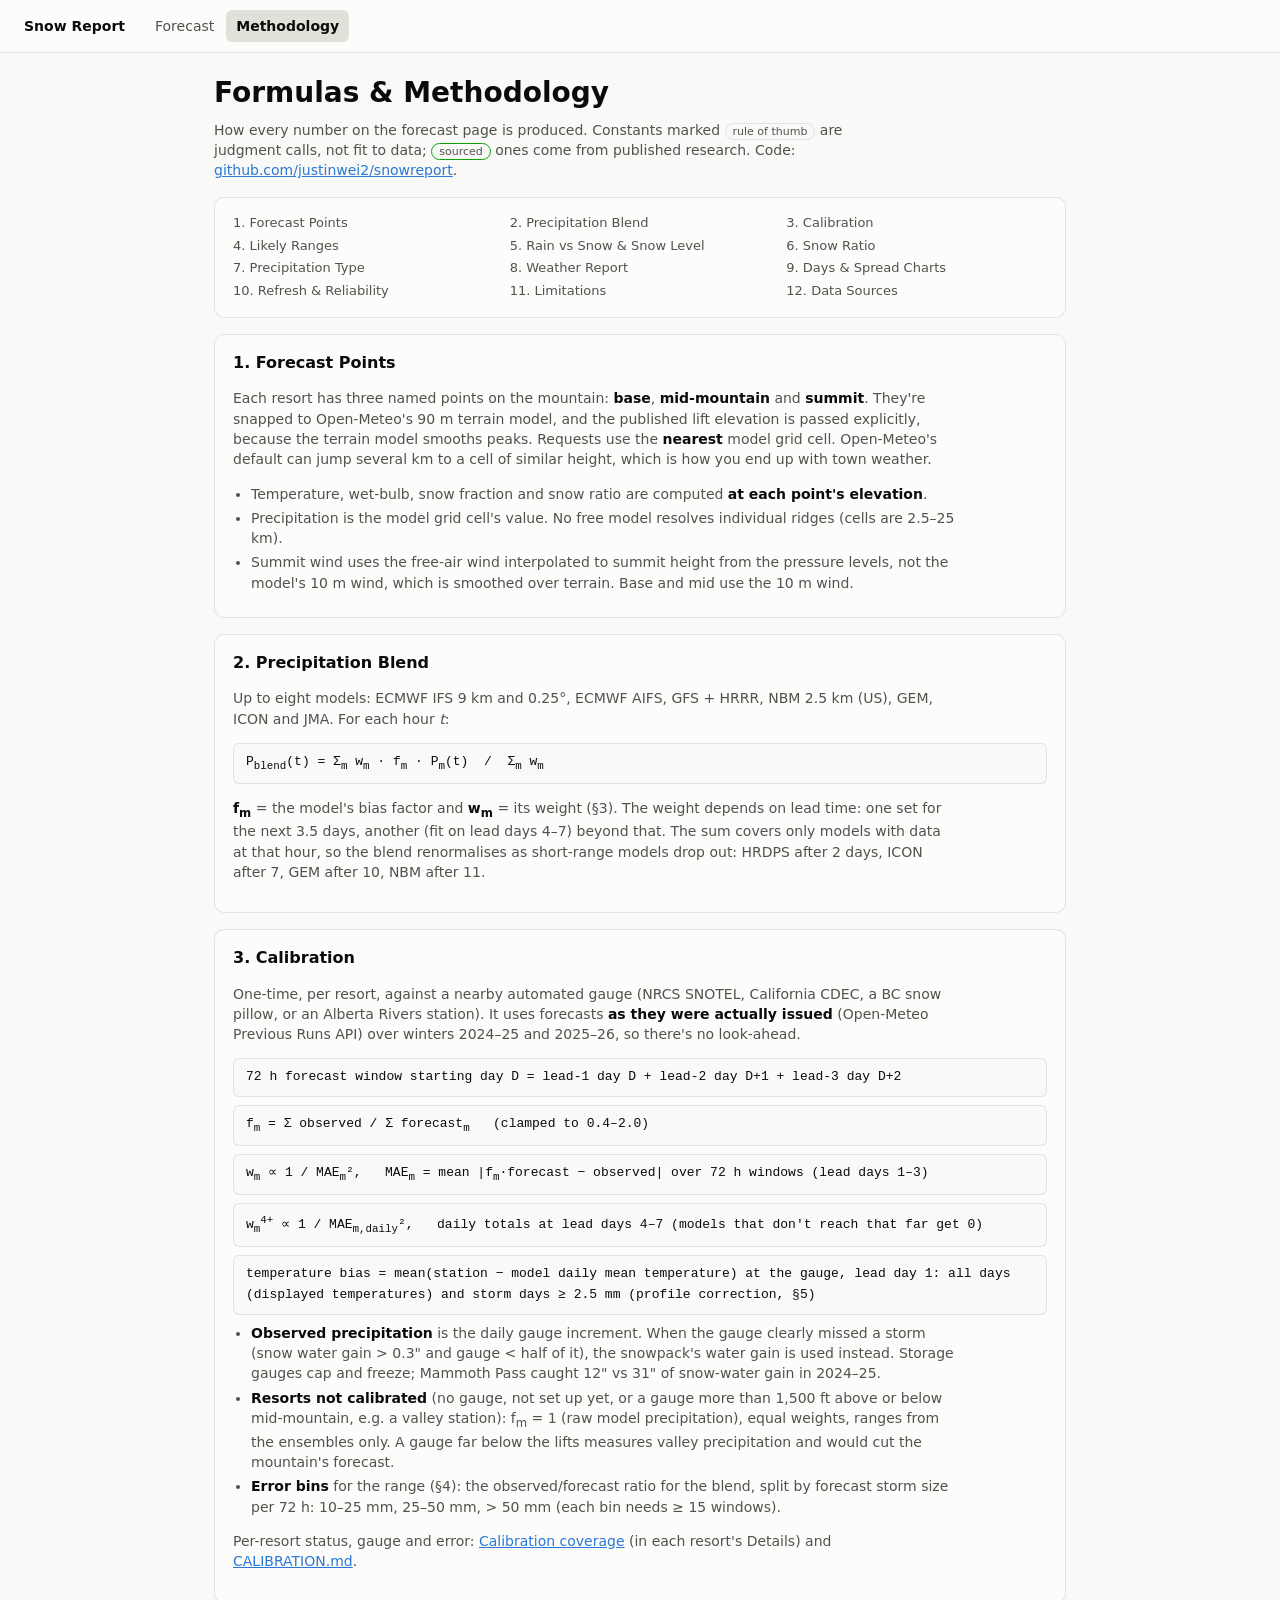
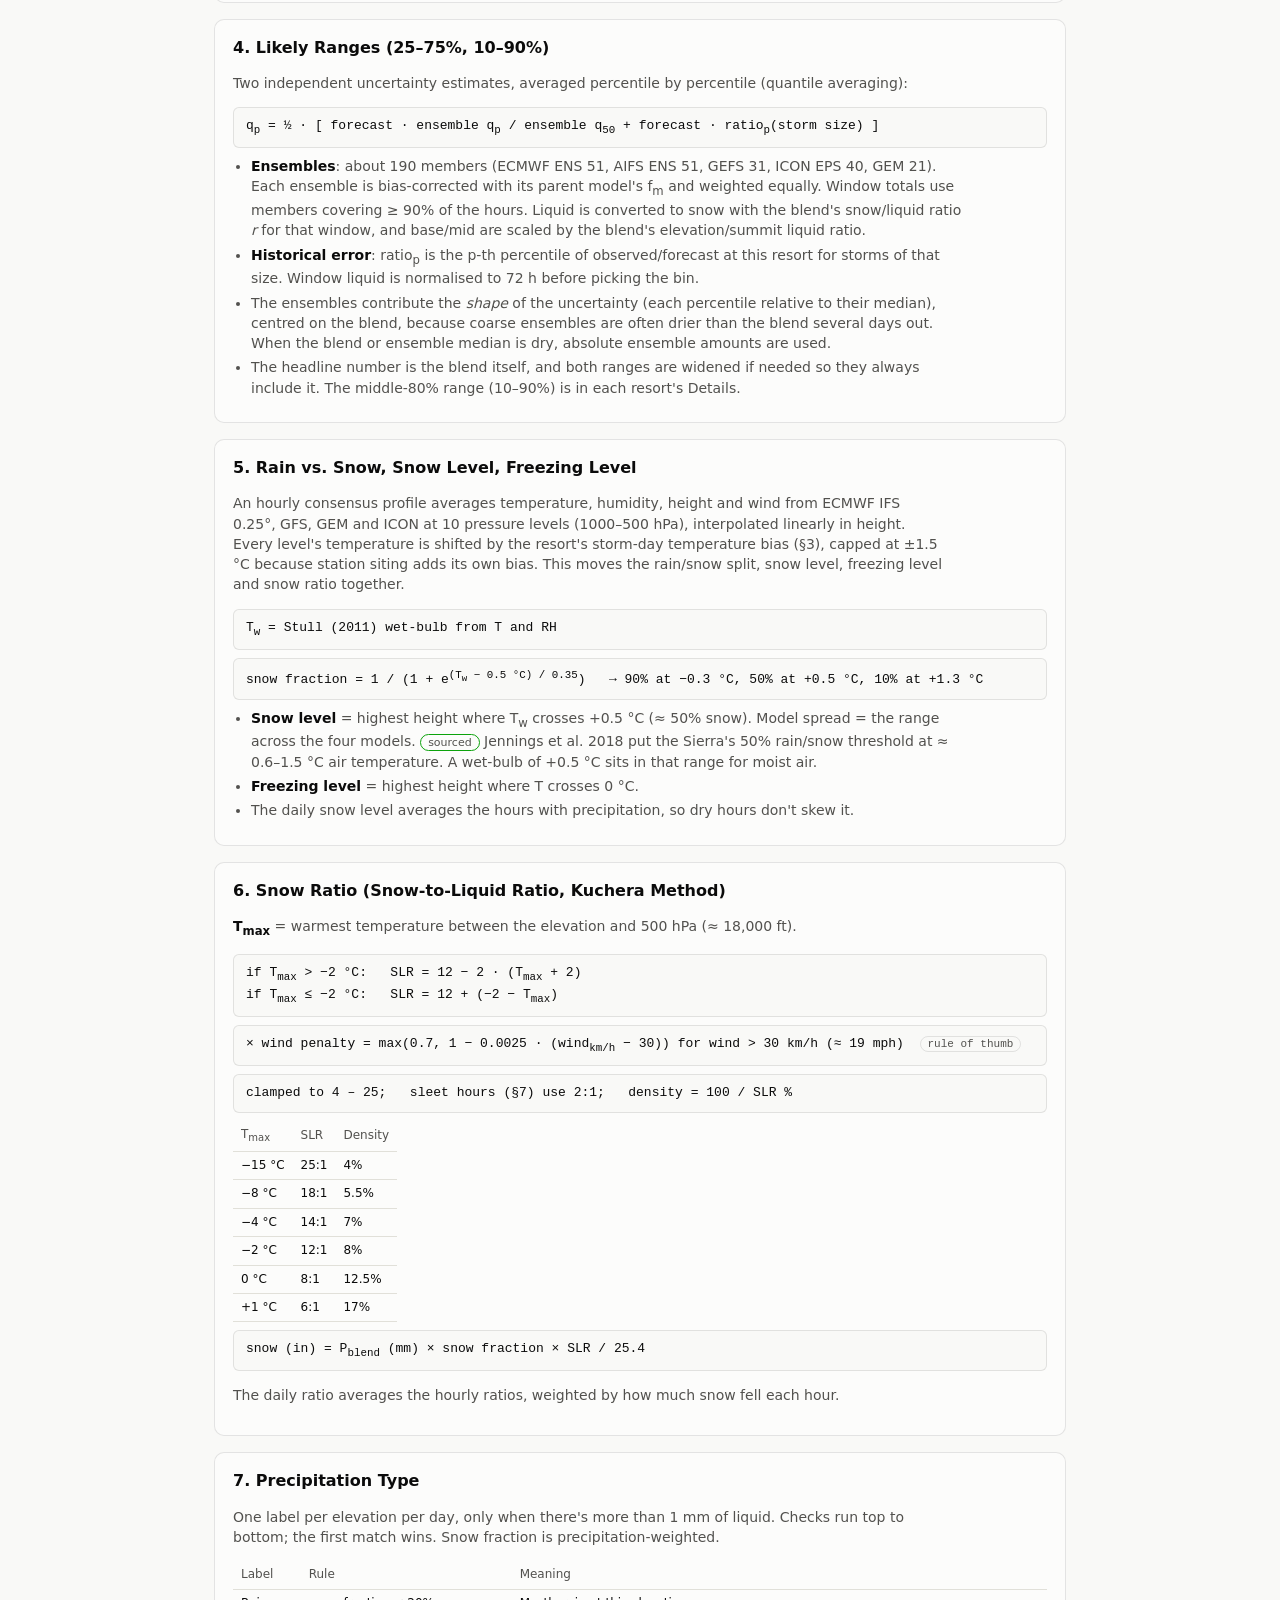
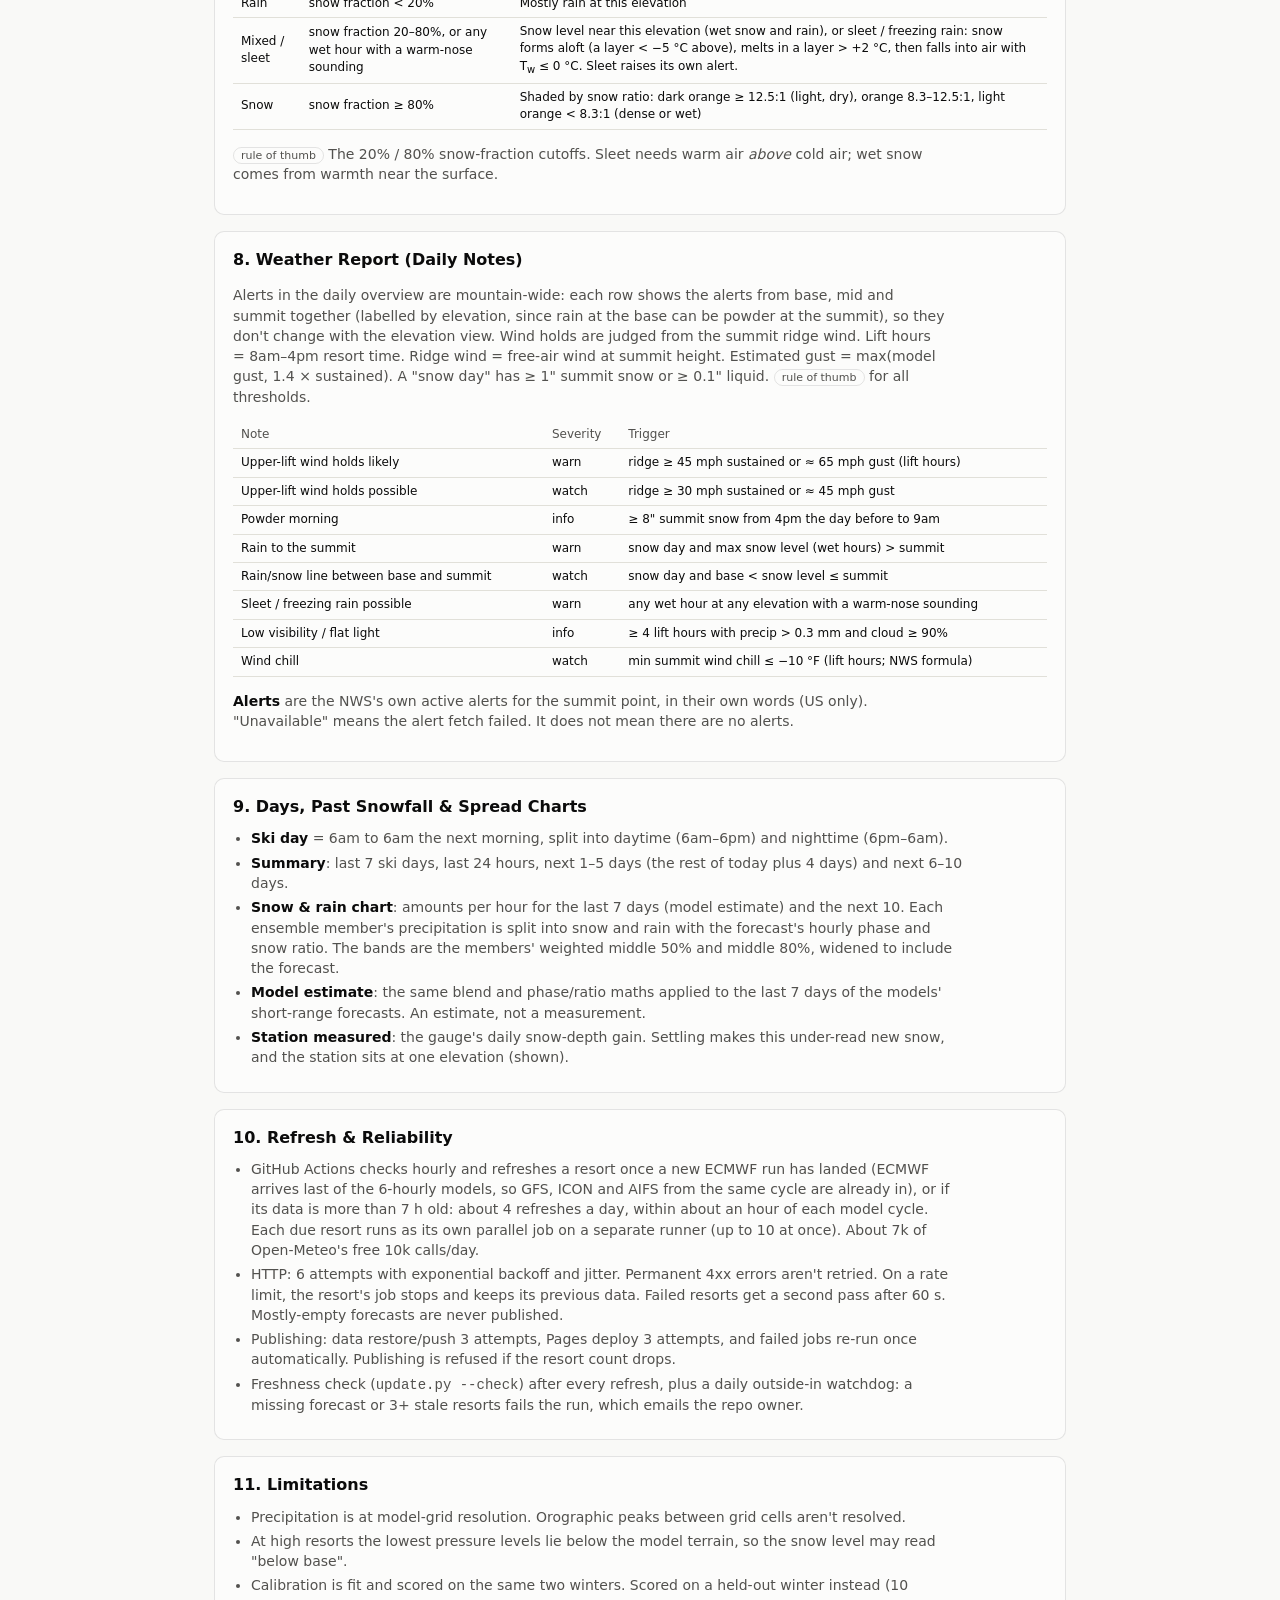
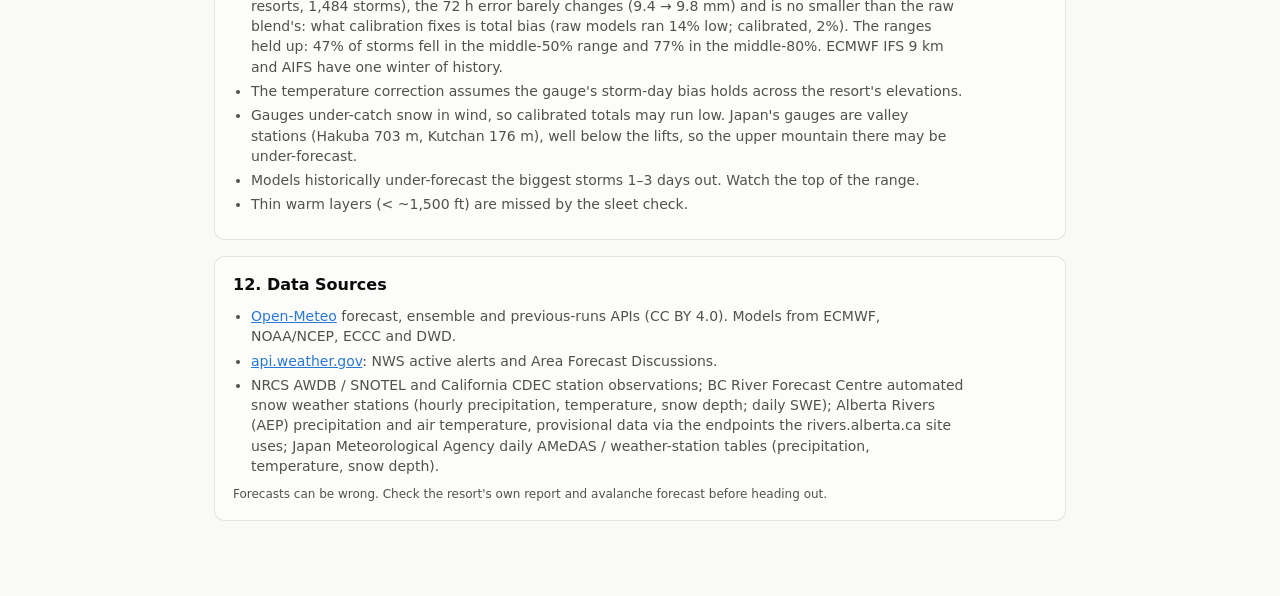
==== commit c9197811: "Calibrate only against gauges within 1,500 ft of mid-mountain; farther (valley) gauges -> raw models" ====
--- a/web/methodology.html
+++ b/web/methodology.html
@@ -54,7 +54,7 @@
       <div class="eq">temperature bias = mean(station − model daily mean temperature) at the gauge, lead day 1: all days (displayed temperatures) and storm days ≥ 2.5 mm (profile correction, §5)</div>
       <ul>
         <li><b>Observed precipitation</b> is the daily gauge increment. When the gauge clearly missed a storm (snow water gain &gt; 0.3" and gauge &lt; half of it), the snowpack's water gain is used instead. Storage gauges cap and freeze; Mammoth Pass caught 12" vs 31" of snow-water gain in 2024–25.</li>
-        <li><b>Resorts not calibrated yet</b> (or without a gauge): f<sub>m</sub> = 1 (raw model precipitation), equal weights, ranges from the ensembles only.</li>
+        <li><b>Resorts not calibrated</b> (no gauge, not set up yet, or a gauge more than 1,500 ft above or below mid-mountain, e.g. a valley station): f<sub>m</sub> = 1 (raw model precipitation), equal weights, ranges from the ensembles only. A gauge far below the lifts measures valley precipitation and would cut the mountain's forecast.</li>
         <li><b>Error bins</b> for the range (§4): the observed/forecast ratio for the blend, split by forecast storm size per 72 h: 10–25 mm, 25–50 mm, &gt; 50 mm (each bin needs ≥ 15 windows).</li>
       </ul>
       <p>Per-resort status, gauge and error: <a href="./#calcov">Calibration coverage</a> (in each resort's Details) and <a href="https://github.com/justinwei2/snowreport/blob/main/CALIBRATION.md">CALIBRATION.md</a>.</p>
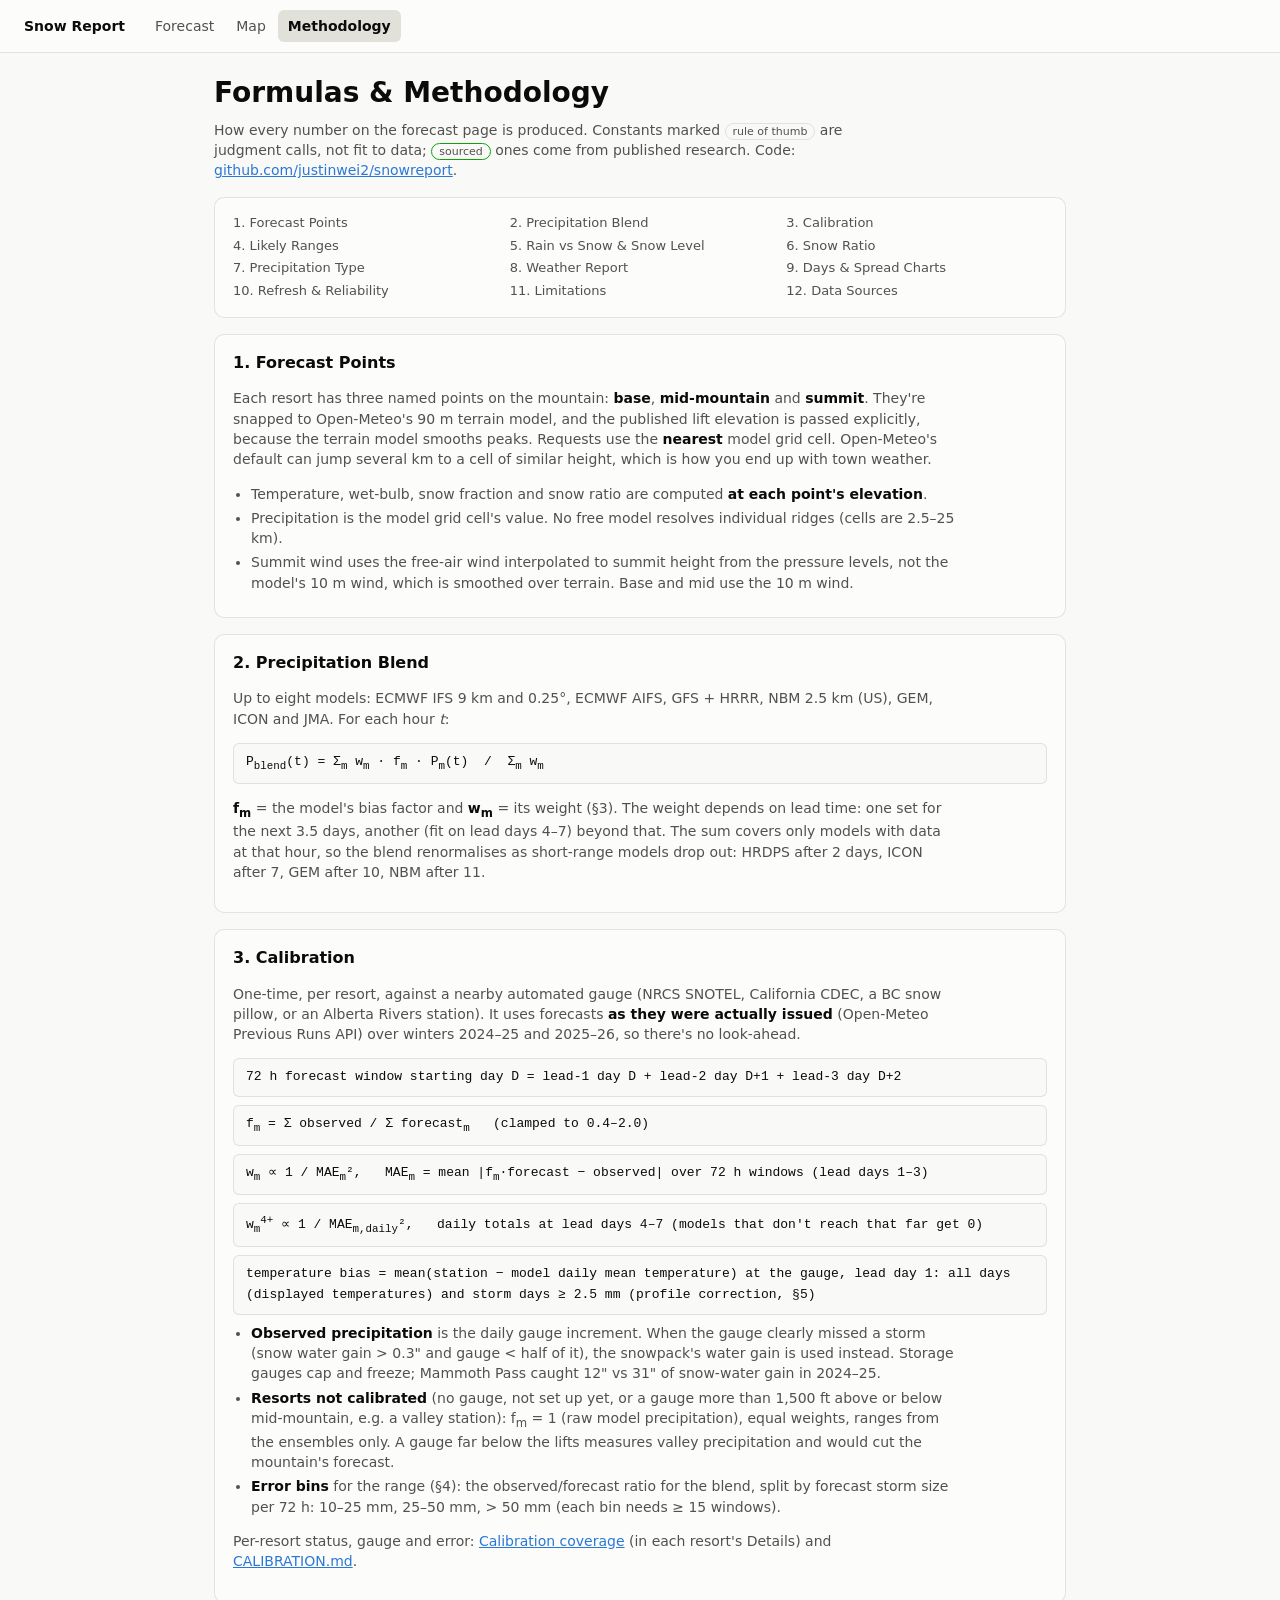
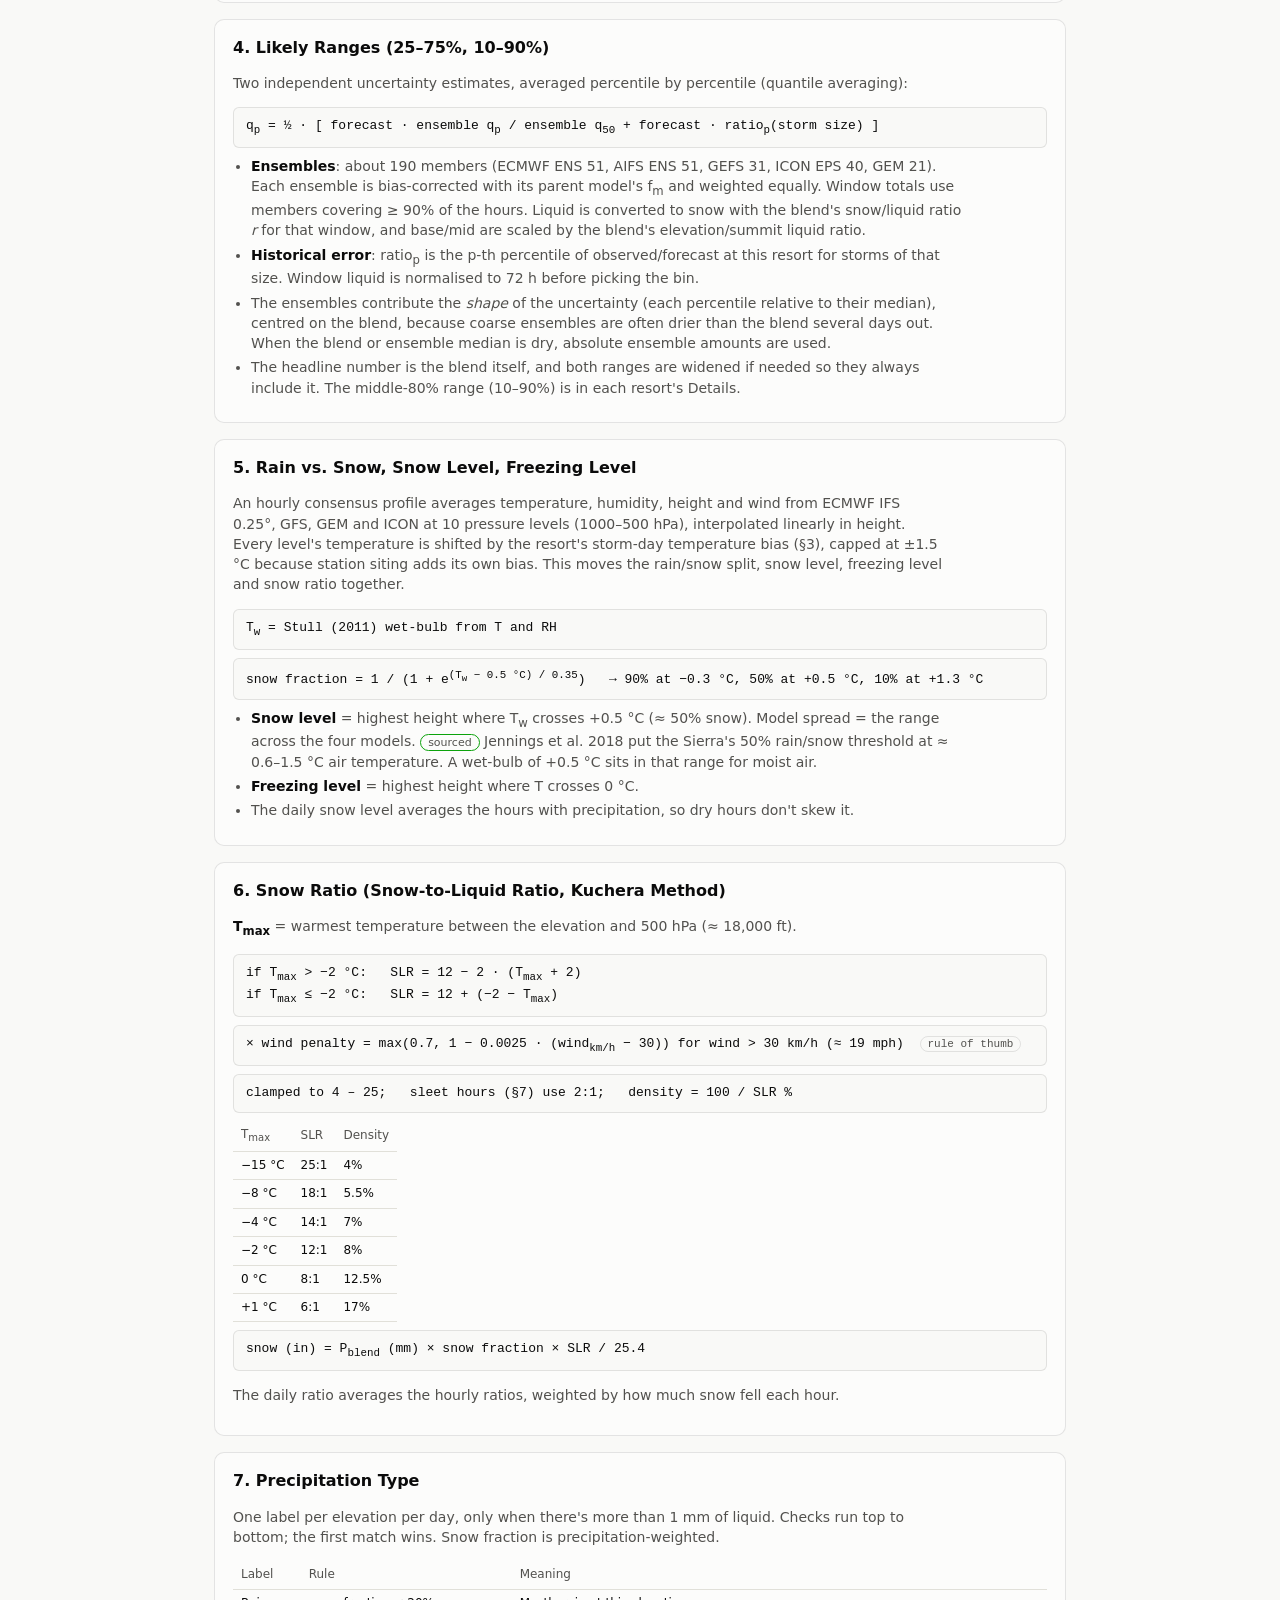
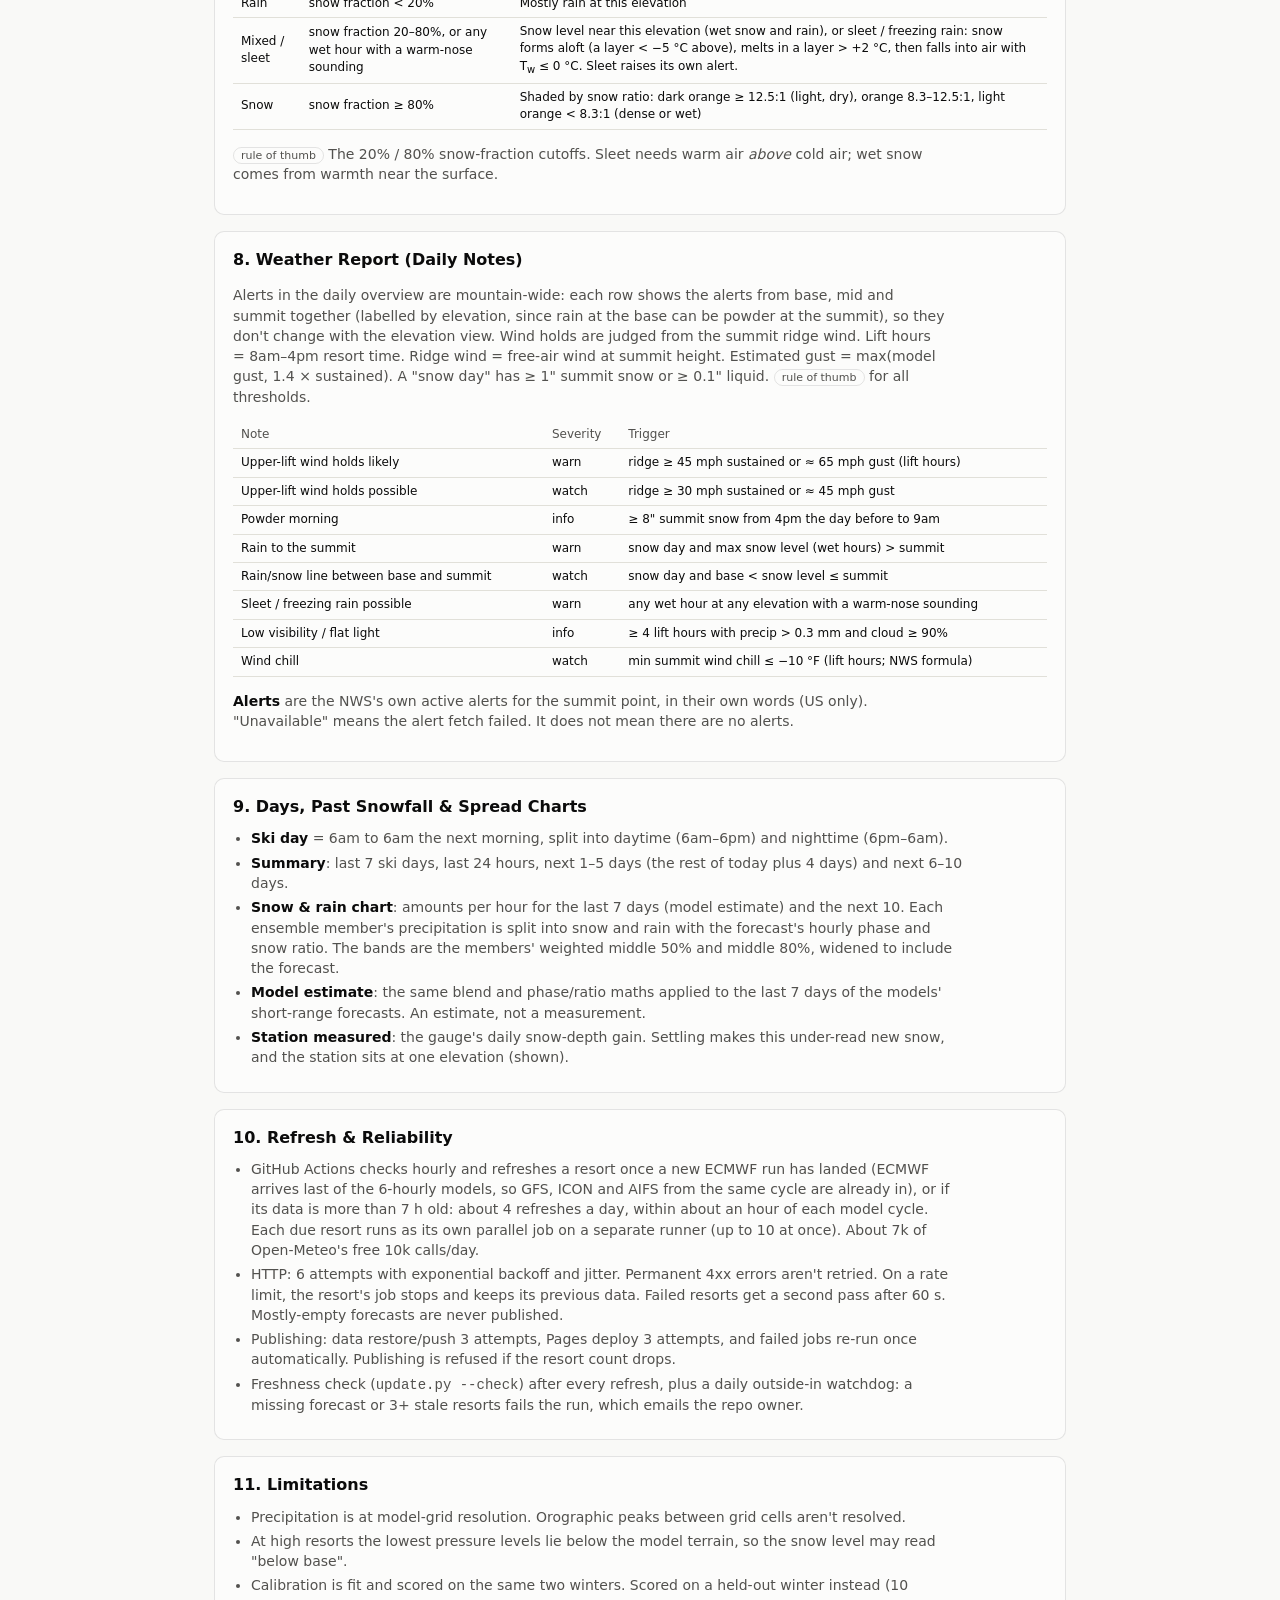
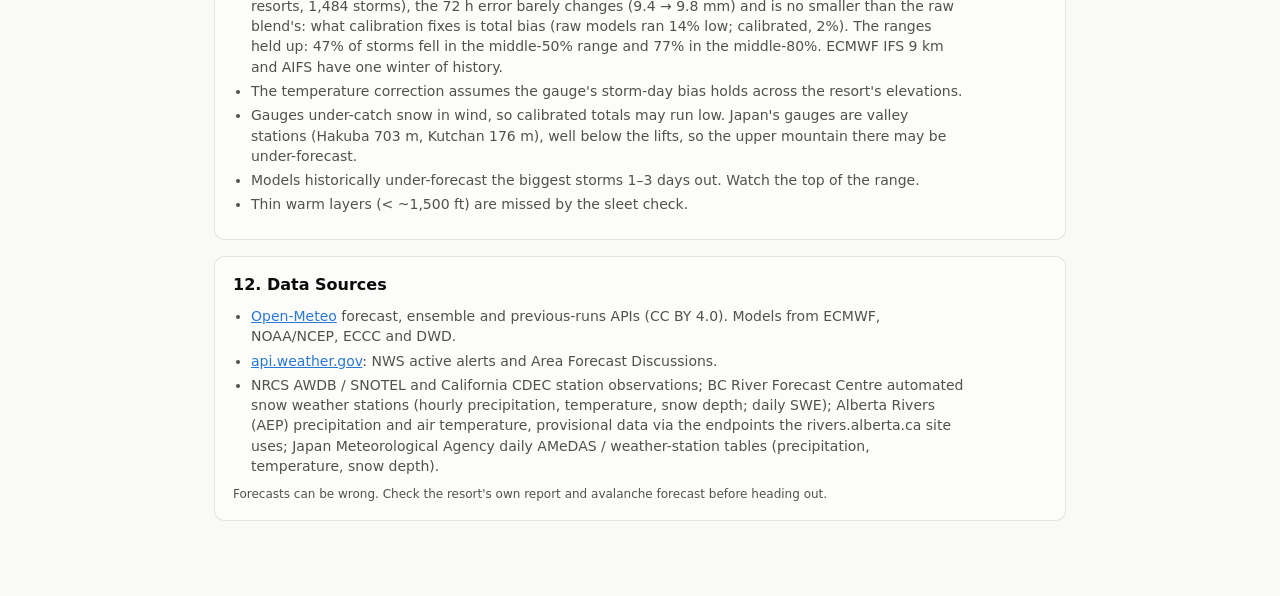
==== commit acad7fba: "Named mid-mountain points (Usagidaira, Roundhouse, Rendezvous, Thunderhead, Pine Marten, Whitehorn) " ====
--- a/web/methodology.html
+++ b/web/methodology.html
@@ -12,6 +12,7 @@
     <div class="brand">Snow Report</div>
     <nav class="tabs" aria-label="Pages">
       <a href="./">Forecast</a>
+      <a href="map.html">Map</a>
       <a href="methodology.html" class="on" aria-current="page">Methodology</a>
     </nav>
   </header>
--- a/web/style.css
+++ b/web/style.css
@@ -55,7 +55,10 @@
   box-shadow: 0 8px 24px rgba(0, 0, 0, .14);
 }
 .results .grp { padding: 8px 12px 2px; font-size: 11px; color: var(--muted); text-transform: uppercase; letter-spacing: .04em; }
-.results .opt { padding: 6px 12px; cursor: pointer; color: var(--text-primary); }
+.results .opt { padding: 6px 12px; cursor: pointer; color: var(--text-primary); display: flex; justify-content: space-between; align-items: center; gap: 12px; }
+/* snow pill: next-5-day middle-50% snowfall, background = precipitation type */
+.pill { font-size: 12px; font-weight: 650; color: #fff; background: var(--axis); padding: 2px 8px; border-radius: 6px; white-space: nowrap; font-variant-numeric: tabular-nums; }
+.pill.lite { color: var(--text-primary); }
 .results .opt.act, .results .opt:hover { background: var(--grid); }
 
 /* ---- layout pieces */
@@ -171,6 +174,19 @@
 .method-link:hover { color: var(--text-primary); }
 .foot { margin-top: 28px; padding-top: 14px; border-top: 1px solid var(--grid); color: var(--muted); font-size: 12px; max-width: 90ch; }
 .foot a { color: var(--text-secondary); }
+
+/* ---- map page */
+.map-main { max-width: none; padding: 16px 24px 24px; }
+#map { height: calc(100vh - 170px); min-height: 420px; border-radius: 10px; border: 1px solid var(--border); }
+#map .leaflet-tile-pane { filter: grayscale(1) contrast(.85) brightness(1.08); }  /* quiet basemap: the pills carry the colour */
+.mpin { position: relative; cursor: pointer; }
+.mpin .mdot { position: absolute; left: -3px; top: -3px; width: 6px; height: 6px; border-radius: 50%; background: var(--text-primary); }
+.mpin .stem { position: absolute; left: 0; bottom: 0; width: 1px; background: var(--text-secondary); }
+.mpin .mlab { position: absolute; left: 0; transform: translateX(-50%); display: flex; align-items: center; gap: 4px; white-space: nowrap;
+  background: rgba(255, 255, 255, .92); border: 1px solid var(--border); border-radius: 7px; padding: 2px 5px 2px 2px; }
+.mpin .mname { font-size: 11px; font-weight: 600; color: var(--text-primary); }
+.mpin:hover .mlab { border-color: var(--text-secondary); }
+.map-bar { display: flex; align-items: center; justify-content: space-between; gap: 16px; margin-bottom: 10px; flex-wrap: wrap; }
 
 /* ---- methodology page */
 .doc { max-width: 900px; }
